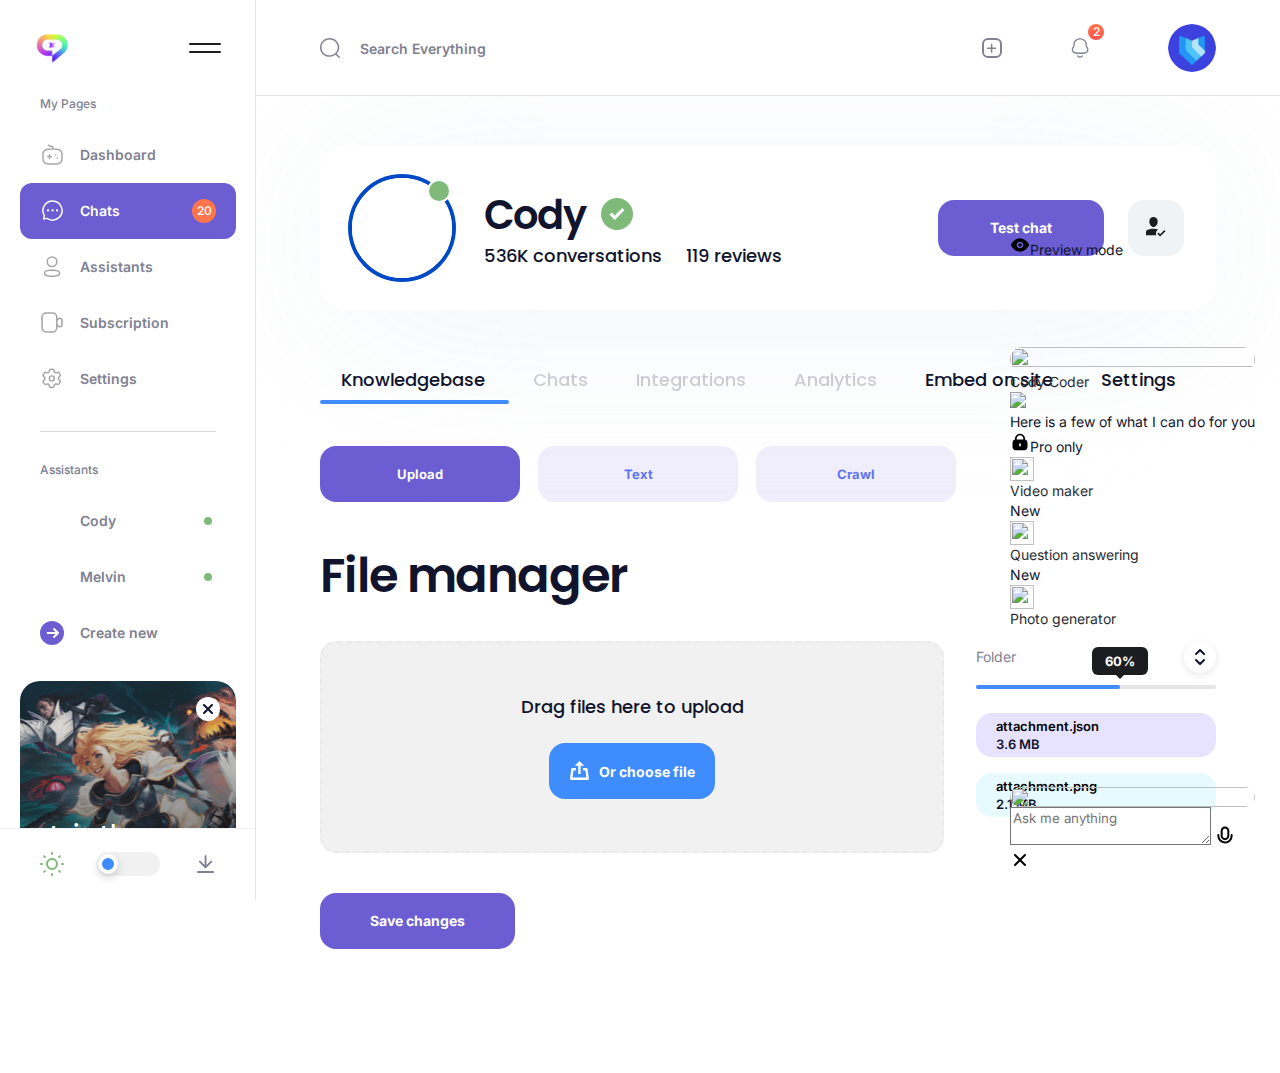
==== assistant-profile.html @ 611e29cb "initial commit" ====
<!DOCTYPE html>
<html lang="en">
  <head>
    <meta charset="utf-8">
    <title>Following</title>
    <meta http-equiv="X-UA-Compatible" content="IE=Edge">
    <meta name="viewport" content="width=device-width, initial-scale=1, maximum-scale=1.0, user-scalable=no">
    <meta name="format-detection" content="telephone=no">
    <link rel="apple-touch-icon" sizes="180x180" href="img/apple-touch-icon.png">
    <link rel="icon" type="image/png" sizes="32x32" href="img/favicon-32x32.png">
    <link rel="icon" type="image/png" sizes="16x16" href="img/favicon-16x16.png">
    <link rel="manifest" href="img/site.webmanifest">
    <link rel="mask-icon" href="img/safari-pinned-tab.svg" color="#5bbad5">
    <meta name="msapplication-TileColor" content="#da532c">
    <meta name="theme-color" content="#ffffff">
    <meta name="description" content="Unity Dashboard Kit - Gaming">
    <meta name="twitter:card" content="summary">
    <meta name="twitter:site" content="@ui8">
    <meta name="twitter:title" content="Unity Dashboard Kit - Gaming">
    <meta name="twitter:description" content="Ultimate Social Gaming Dashboard Kit">
    <meta name="twitter:creator" content="@ui8">
    <meta name="twitter:image" content="https://ui8-unity-gaming.herokuapp.com/img/twitter-card.jpg">
    <meta property="og:title" content="Unity">
    <meta property="og:type" content="Article">
    <meta property="og:url" content="https://ui8-unity-gaming.herokuapp.com/">
    <meta property="og:image" content="https://ui8-unity-gaming.herokuapp.com/img/fb-og-image.jpg">
    <meta property="og:description" content="Ultimate Social Gaming Dashboard Kit">
    <meta property="og:site_name" content="Unity Dashboard Kit - Gaming">
    <meta property="fb:admins" content="132951670226590">
    <link href="https://fonts.googleapis.com/css2?family=Inter:wght@400;500;600;700&amp;family=Poppins:ital,wght@0,500;1,500&amp;display=swap" rel="stylesheet">
    <link rel="stylesheet" media="all" href="css/app.css">
    <link rel="stylesheet" media="all" href="css/custom.css">
    <link rel="stylesheet" media="all" href="css/custom.css">
    <link rel="stylesheet" href="https://ui8-synapse-d5dce71271b7.herokuapp.com/_next/static/css/2cf0ff3e3d64bd67.css" data-precedence="next">
    <script>var viewportmeta = document.querySelector('meta[name="viewport"]');
if (viewportmeta) {
  if (screen.width < 375) {
    var newScale = screen.width / 375;
    viewportmeta.content = 'width=375, minimum-scale=' + newScale + ', maximum-scale=1.0, user-scalable=no, initial-scale=' + newScale + '';
  } else {
    viewportmeta.content = 'width=device-width, maximum-scale=1.0, initial-scale=1.0';
  }
}</script>
  </head>
  <body>
    <script>console.log(localStorage.getItem('darkMode'));
if (localStorage.getItem('darkMode') === "on") {
		document.body.classList.add("dark");
		document.addEventListener("DOMContentLoaded", function() {
		  document.querySelector('.js-switch-theme input').checked = true;
		});
}
</script>
    <div class="page">
      <div class="sidebar">
        <div class="sidebar__top"><a class="sidebar__logo" href="index.html"><img class="sidebar__pic sidebar__pic_black" src="img/chatly.png" alt="" /><img class="sidebar__pic sidebar__pic_white" src="img/chatly.png" alt="" /></a><button class="sidebar__burger"></button><button class="sidebar__close"><svg class="icon icon-close">
              <use xlink:href="img/sprite.svg#icon-close"></use>
            </svg></button></div>
        <div class="sidebar__wrapper">
          <div class="sidebar__inner">
            <div class="sidebar__group">
              <div class="sidebar__caption caption-sm"><span>My </span>Pages</div>
              <div class="sidebar__menu"><a class="sidebar__item" href="dashboard.html">
                  <div class="sidebar__icon"><svg class="icon icon-game-play">
                      <use xlink:href="img/sprite.svg#icon-game-play"></use>
                    </svg></div>
                  <div class="sidebar__text">Dashboard</div>
                </a><a class="sidebar__item active" href="chats.html">
                  <div class="sidebar__icon"><svg class="icon icon-chat">
                      <use xlink:href="img/sprite.svg#icon-chat"></use>
                    </svg></div>
                  <div class="sidebar__text">Chats</div>
                  <div class="sidebar__counter">20</div>
                </a>
                </a><a class="sidebar__item" href="assistants.html">
                  <div class="sidebar__icon"><svg class="icon icon-document">
                      <use xlink:href="img/sprite.svg#icon-profile"></use>
                    </svg></div>
                  <div class="sidebar__text">Assistants</div>
                  
                </a><a class="sidebar__item" href="your-videos.html">
                  <div class="sidebar__icon"><svg class="icon icon-camera">
                      <use xlink:href="img/sprite.svg#icon-camera"></use>
                    </svg></div>
                  <div class="sidebar__text">Subscription</div>
          
                </a><a class="sidebar__item" href="playlist.html">
                  <div class="sidebar__icon"><svg class="icon icon-settings">
                      <use xlink:href="img/sprite.svg#icon-settings"></use>
                    </svg></div>
                  <div class="sidebar__text">Settings</div>
                </a></div>
            </div>
            <div class="sidebar__group">
              <div class="sidebar__caption caption-sm">Assistants</div>
              <div class="sidebar__list"><a class="sidebar__item online" href="assistant-profile.html">
                  <div class="sidebar__ava"><img class="sidebar__pic" src="https://ui8-astroclash.herokuapp.com/_next/image?url=%2Fimages%2Fcontent%2Favatars%2Flarge%2Favatar-2.jpg&w=256&q=100" alt="" /></div>
                  <div class="sidebar__text">Cody</div>
                </a><a class="sidebar__item online" href="assistant-profile.html">
                  <div class="sidebar__ava"><img class="sidebar__pic" src="https://ui8-astroclash.herokuapp.com/_next/image?url=%2Fimages%2Fcontent%2Favatars%2Flarge%2Favatar-1.jpg&w=256&q=100" alt="" /></div>
                  <div class="sidebar__text">Melvin</div>
                </a></div><a class="sidebar__more" href="#">
                <div class="sidebar__arrow__right"><svg class="icon icon-arrow-right">
                    <use xlink:href="img/sprite.svg#icon-arrow-right"></use>
                  </svg></div>
                <div class="sidebar__text">Create new</div>
              </a>
            </div>
            
          </div>
          <div class="sidebar__banner">
            <div class="sidebar__bg" style="background-image: url('img/sidebar-banner.png');"></div><button class="sidebar__remove"><svg class="icon icon-remove">
                <use xlink:href="img/sprite.svg#icon-remove"></use>
              </svg></button>
            <div class="sidebar__details">
              <div class="sidebar__title h5">Join the Unity&nbsp;Gaming</div>
              <div class="sidebar__info caption-sm">Discover the best livestreams anywhere.</div><button class="sidebar__btn btn btn_purple btn_wide">Join Now</button>
            </div>
          </div>
        </div>
        <div class="sidebar__bottom"><label class="switch switch_theme js-switch-theme"><input class="switch__input" type="checkbox" /><span class="switch__in"><span class="switch__box"></span><span class="switch__icon"><svg class="icon icon-moon">
                  <use xlink:href="img/sprite.svg#icon-moon"></use>
                </svg><svg class="icon icon-sun">
                  <use xlink:href="img/sprite.svg#icon-sun"></use>
                </svg></span></span></label><a class="sidebar__download" href="#"><svg class="icon icon-download">
              <use xlink:href="img/sprite.svg#icon-download"></use>
            </svg></a></div>
      </div>
      <div class="page__wrapper">
        <div class="header"><button class="header__burger"></button>
          <div class="header__item header__item_browse js-header-item">
            <div class="header__head js-header-head"><svg class="icon icon-location">
                <use xlink:href="img/sprite.svg#icon-location"></use>
              </svg>Browse<svg class="icon icon-arrow-down">
                <use xlink:href="img/sprite.svg#icon-arrow-down"></use>
              </svg></div>
            <div class="header__body"><a class="header__line" href="browse.html">
                <div class="header__icon"><svg class="icon icon-star">
                    <use xlink:href="img/sprite.svg#icon-star"></use>
                  </svg></div>
                <div class="header__text">Popular Categories</div>
              </a><a class="header__line" href="browse.html">
                <div class="header__icon"><svg class="icon icon-star">
                    <use xlink:href="img/sprite.svg#icon-star"></use>
                  </svg></div>
                <div class="header__text">Hot Streamers</div>
              </a><a class="header__line" href="browse.html">
                <div class="header__icon"><svg class="icon icon-star">
                    <use xlink:href="img/sprite.svg#icon-star"></use>
                  </svg></div>
                <div class="header__text">Trending Videos</div>
              </a><a class="header__line" href="sign-in.html">
                <div class="header__icon"><svg class="icon icon-star">
                    <use xlink:href="img/sprite.svg#icon-star"></use>
                  </svg></div>
                <div class="header__text">Sign In</div>
              </a><a class="header__line" href="sign-up.html">
                <div class="header__icon"><svg class="icon icon-star">
                    <use xlink:href="img/sprite.svg#icon-star"></use>
                  </svg></div>
                <div class="header__text">Sign Up</div>
              </a><a class="header__line js-popup-open" href="#popup-stories">
                <div class="header__icon"><svg class="icon icon-star">
                    <use xlink:href="img/sprite.svg#icon-star"></use>
                  </svg></div>
                <div class="header__text">Stories</div>
              </a></div>
          </div>
          <form class="header__search"><input class="header__input" type="text" placeholder="Search Everything" /><button class="header__btn-search"><svg class="icon icon-search">
                <use xlink:href="img/sprite.svg#icon-search"></use>
              </svg></button></form>
          <div class="header__control">
            <div class="header__item header__item_add js-header-item"><button class="header__head js-header-head"><svg class="icon icon-plus-sm">
                  <use xlink:href="img/sprite.svg#icon-plus-sm"></use>
                </svg></button>
              <div class="header__body js-header-body"><a class="header__line" href="upload-videos.html">
                  <div class="header__icon"><svg class="icon icon-camera">
                      <use xlink:href="img/sprite.svg#icon-camera"></use>
                    </svg></div>
                  <div class="header__text">New Video</div>
                  <div class="header__icon"><svg class="icon icon-add">
                      <use xlink:href="img/sprite.svg#icon-add"></use>
                    </svg></div>
                </a><a class="header__line" href="#">
                  <div class="header__icon"><svg class="icon icon-star">
                      <use xlink:href="img/sprite.svg#icon-star"></use>
                    </svg></div>
                  <div class="header__text">Go live</div>
                  <div class="header__icon"><svg class="icon icon-live">
                      <use xlink:href="img/sprite.svg#icon-live"></use>
                    </svg></div>
                </a></div>
            </div><a class="header__item header__item_search" href="#"><svg class="icon icon-search">
                <use xlink:href="img/sprite.svg#icon-search"></use>
              </svg></a>
            <div class="header__item header__item_notifications js-header-item"><button class="header__head js-header-head"><svg class="icon icon-bell">
                  <use xlink:href="img/sprite.svg#icon-bell"></use>
                </svg>
                <div class="header__counter">2</div>
              </button>
              <div class="header__body js-header-body">
                <div class="notifications">
                  <div class="notifications__info h6">Recent Notification</div>
                  <div class="notifications__list"><a class="notifications__item" href="#">
                      <div class="notifications__ava"><img class="notifications__pic" src="img/ava-1.png" alt="" />
                        <div class="notifications__status bg-blue"><img class="notifications__pic" src="img/chat.svg" alt="" /></div>
                      </div>
                      <div class="notifications__details">
                        <div class="notifications__line">
                          <div class="notifications__user">Sarah Saunders</div>
                          <div class="notifications__time">8h</div>
                        </div>
                        <div class="notifications__text">Commented on <span class="notifications__project">The Results Are Beautif</span></div>
                      </div>
                    </a><a class="notifications__item" href="#">
                      <div class="notifications__ava"><img class="notifications__pic" src="img/ava-2.png" alt="" />
                        <div class="notifications__status bg-blue"><img class="notifications__pic" src="img/chat.svg" alt="" /></div>
                      </div>
                      <div class="notifications__details">
                        <div class="notifications__line">
                          <div class="notifications__user">Glenn Greer</div>
                          <div class="notifications__time">12h</div>
                        </div>
                        <div class="notifications__text">Commented on <span class="notifications__project">Your Latest Video</span></div>
                      </div>
                    </a><a class="notifications__item" href="#">
                      <div class="notifications__ava"><img class="notifications__pic" src="img/ava-3.png" alt="" />
                        <div class="notifications__status bg-blue"><img class="notifications__pic" src="img/chat.svg" alt="" /></div>
                      </div>
                      <div class="notifications__details">
                        <div class="notifications__line">
                          <div class="notifications__user">Sarah Saunders</div>
                          <div class="notifications__time">13h</div>
                        </div>
                        <div class="notifications__text">Commented on <span class="notifications__project">Your Latest Video</span></div>
                      </div>
                    </a><a class="notifications__item" href="#">
                      <div class="notifications__ava"><img class="notifications__pic" src="img/ava-4.png" alt="" />
                        <div class="notifications__status bg-green"><img class="notifications__pic" src="img/chat.svg" alt="" /></div>
                      </div>
                      <div class="notifications__details">
                        <div class="notifications__line">
                          <div class="notifications__user">Sarah Saunders</div>
                          <div class="notifications__time">19h</div>
                        </div>
                        <div class="notifications__text">Commented on <span class="notifications__project">Your Latest Video</span></div>
                      </div>
                    </a><a class="notifications__item" href="#">
                      <div class="notifications__ava"><img class="notifications__pic" src="img/ava-2.png" alt="" />
                        <div class="notifications__status bg-purple"><img class="notifications__pic" src="img/message.svg" alt="" /></div>
                      </div>
                      <div class="notifications__details">
                        <div class="notifications__line">
                          <div class="notifications__user">Sarah Saunders</div>
                          <div class="notifications__time">21h</div>
                        </div>
                        <div class="notifications__text">Sent you a message 📪 </div>
                      </div>
                    </a><a class="notifications__item" href="#">
                      <div class="notifications__ava"><img class="notifications__pic" src="img/ava-5.png" alt="" />
                        <div class="notifications__status bg-orange"><img class="notifications__pic" src="img/heart.svg" alt="" /></div>
                      </div>
                      <div class="notifications__details">
                        <div class="notifications__line">
                          <div class="notifications__user">Glenn Greer</div>
                          <div class="notifications__time">24h</div>
                        </div>
                        <div class="notifications__text">Liked <span class="notifications__project">Your Latest Video</span></div>
                      </div>
                    </a></div>
                </div>
              </div>
            </div>
          </div>
          <div class="header__item header__item_profile"><a class="header__head" href="#"><img class="header__pic" src="img/avatar.png" alt="" /></a>
            <div class="header__body"><a class="header__link" href="#">
                <div class="header__img"><svg class="icon icon-profile">
                    <use xlink:href="img/sprite.svg#icon-profile"></use>
                  </svg></div>Profile
              </a><a class="header__link" href="playlist.html">
                <div class="header__img"><svg class="icon icon-document">
                    <use xlink:href="img/sprite.svg#icon-document"></use>
                  </svg></div>My Playlist
              </a><a class="header__link" href="assistant-profile.html">
                <div class="header__img"><svg class="icon icon-joystick">
                    <use xlink:href="img/sprite.svg#icon-joystick"></use>
                  </svg></div>My Channel
              </a><a class="header__link js-popup-open" href="#popup-settings" data-effect="mfp-zoom-in">
                <div class="header__img"><svg class="icon icon-settings">
                    <use xlink:href="img/sprite.svg#icon-settings"></use>
                  </svg></div>Settings
              </a><a class="header__link" href="#">
                <div class="header__img"><svg class="icon icon-logout">
                    <use xlink:href="img/sprite.svg#icon-logout"></use>
                  </svg></div>Log Out
              </a></div>
          </div>
        </div>
          
        <div class="page__center page__center_pt0">
          <div class="author author_big">
            <div class="author__container">
              <div class="author__details">
                <div class="ava ava_online"><img class="ava__pic" src="https://ui8-astroclash.herokuapp.com/_next/image?url=%2Fimages%2Fcontent%2Favatars%2Flarge%2Favatar-2.jpg&w=256&q=100" alt=""></div>
                <div class="author__wrap">
                  <div class="author__man h2 confirm">Cody</div>
                  <div class="author__parameters">
                    <div class="author__parameter h6">536K conversations</div>
                    <div class="author__parameter h6">119 reviews</div>
                  </div>
                </div>
              </div>
              <div class="author__btns"><button class="author__btn btn btn_purple" id="myButton">Test chat</button><button class="author__btn btn btn_asphalt btn_square"><svg class="icon icon-profile-check">
                    <use xlink:href="img/sprite.svg#icon-profile-check"></use>
                  </svg></button></div>
            </div>
          </div>
          
          <div class="catalog catalog_channel">
              <div class="catalog__nav"><a class="catalog__link active" href="#">Knowledgebase</a><a class="catalog__link" href="#" style="opacity:0.2" >Chats</a><a class="catalog__link" style="opacity:0.2" href="#">Integrations </a><a class="catalog__link" href="#" style="opacity:0.2" >Analytics</a><a class="catalog__link" href="#">Embed on site</a><a class="catalog__link" href="#">Settings </a></div>
              <div class="catalog">
    <div class="catalog__tags">
      <a class="catalog__tag" href="#" onclick="showSection('files')">Upload</a>
      <a class="catalog__tag" href="#" onclick="showSection('text')">Text</a>
      <a class="catalog__tag" href="#" onclick="showSection('crawler')">Crawl</a>
    </div>
    <div id="files-section" class="files-section">
                <div class="page__title h2 __web-inspector-hide-shortcut__">File manager</div>
                
                <div class="upload__row">
                  <div class="upload__col">
                    <div class="upload__wrap"><input class="upload__input" type="file">
                      <div class="upload__info h6">Drag files here to upload</div><button class="upload__btn btn btn_blue"><svg class="icon icon-upload">
                          <use xlink:href="img/sprite.svg#icon-upload"></use>
                        </svg><span class="btn__text">Or choose file</span></button>
                    </div>
                  </div>
                  <div class="upload__col">
                    <div class="upload__head">
                      
                      <div class="upload__text mr-auto color-gray">Folder</div><a class="upload__link" href="#"><svg class="icon icon-arrows">
                          <use xlink:href="img/sprite.svg#icon-arrows"></use>
                        </svg></a>
                    </div>
                    
                    <div class="upload__line">
                      <div class="upload__progress" style="width: 60%;">
                        <div class="upload__tooltip">60%</div>
                      </div>
                    </div>
                    
                    <div class="files">
                      <div class="files__list"><a class="files__item purple" href="#">
                          <div class="files__details">
                            <div class="files__title caption">attachment.json </div>
                            <div class="files__size caption">3.6 MB</div>
                          </div>
                        </a><a class="files__item blue" href="#">
                          <div class="files__details">
                            <div class="files__title caption">attachment.png </div>
                            <div class="files__size caption">2.1 MB</div>
                          </div>
                        </a></div>
                    </div>
                  </div>
                </div>
                <button class="editor__btn btn btn_purple">Save changes</button>

             </div>
             <div id="text-section" class="text-section" style="display: none;">
                <div class="page__title h2 __web-inspector-hide-shortcut__">Text editor</div>
                <div class="editor__wrap">
                  <div class="editor__head">
                    <div class="editor__control"><button class="editor__action"><svg class="icon icon-editor-smile">
                          <use xlink:href="img/sprite.svg#icon-editor-smile"></use>
                        </svg></button><button class="editor__action active"><svg class="icon icon-editor-bold">
                          <use xlink:href="img/sprite.svg#icon-editor-bold"></use>
                        </svg></button><button class="editor__action"><svg class="icon icon-editor-italic">
                          <use xlink:href="img/sprite.svg#icon-editor-italic"></use>
                        </svg></button><button class="editor__action"><svg class="icon icon-editor-pic">
                          <use xlink:href="img/sprite.svg#icon-editor-pic"></use>
                        </svg></button></div><button class="editor__add"></button>
                  </div>
                  <div class="editor__body">
                    <div class="editor__field"><textarea class="editor__textarea" placeholder="text ..."></textarea></div>
                  </div>
                </div>
                <button class="editor__btn btn btn_purple">Save changes</button>
              </div>

              <div id="crawler-section" class="crawler-section" style="display: none;">
                <div class="page__title h2 __web-inspector-hide-shortcut__">Site crawler</div>
                <div class="popup__row">
            <div class="popup__field field">
              <div class="field__label">Enter domain</div>
              <div class="field__wrap"><input class="field__input" type="text"></div>
            </div>
            <div class="popup__field field">
              <div class="field__label">Enter domain</div>
              <div class="field__wrap"><input class="field__input" type="text"></div>
            </div>
          </div>
                <button class="editor__btn btn btn_purple">Save changes</button>
              </div>
          </div>
          
          
          
          </div>
            
          </div>

<script>
// JavaScript to switch sections
function showSection(section) {
  // Hide all sections
  document.getElementById('files-section').style.display = 'none';
  document.getElementById('text-section').style.display = 'none';
  document.getElementById('crawler-section').style.display = 'none';

  // Show the selected section
  document.getElementById(section + '-section').style.display = 'block';
}
</script>
        </div>
       
        </div>
      </div>
    </div>
    


    <div class="fixed inset-0 z-50 flex p-6 overflow-auto scroll-smooth md:px-4" id="myPopup" role="dialog" aria-modal="true" data-headlessui-state="open" style="display: flex;">
  <div class="fixed inset-0 bg-n-7/90 dark:bg-n-7/95 opacity-100" aria-hidden="true"></div>
  <div class="relative z-10 max-w-[48rem] w-full bg-n-1 rounded-[1.25rem] shadow-modal md:rounded-xl dark:bg-n-6 overflow-hidden opacity-100 scale-100 right-align-popup" id="headlessui-dialog-panel-:r1e:" data-headlessui-state="open">
       <div class="h-64 p-4 bg-primary-3 md:h-44">
      <div class="inline-flex items-center px-2 py-0.5 rounded-lg bg-n-6 text-small font-semibold text-n-1">
        <svg class="inline-flex w-3 h-3 mr-2 fill-n-1" width="20" height="20" viewBox="0 0 20 20">
          <path d="M10.003 3.333c2.385 0 4.329 1.054 5.769 2.256s2.425 2.589 2.919 3.371h0l.02.032c.098.154.225.355.29.635a1.8 1.8 0 0 1 0 .745c-.064.281-.192.481-.29.635h0l-.02.032c-.494.782-1.48 2.171-2.919 3.371s-3.385 2.256-5.769 2.256-4.329-1.054-5.769-2.256-2.425-2.589-2.919-3.371h0l-.02-.032c-.098-.154-.225-.355-.29-.635a1.8 1.8 0 0 1 0-.745c.064-.281.192-.481.29-.635h0l.02-.032c.494-.782 1.48-2.171 2.919-3.371s3.385-2.256 5.769-2.256zm0 3.333C8.163 6.667 6.67 8.159 6.67 10s1.492 3.333 3.333 3.333 3.333-1.492 3.333-3.333-1.492-3.333-3.333-3.333zm0 1.667c.92 0 1.667.746 1.667 1.667s-.746 1.667-1.667 1.667S8.337 10.92 8.337 10s.746-1.667 1.667-1.667z"></path>
        </svg>Preview mode
      </div>
    </div>
    <div class="relative -mt-10 mb-16 px-10 md:px-5 md:mb-10">
      <div class="flex justify-center items-center shrink-0 w-20 h-20 mb-6 bg-n-7 rounded-[1.25rem]">
        <img alt="" loading="lazy" width="100%" height="100%" decoding="async" data-nimg="1" class="inline-block align-top opacity-0 transition-opacity opacity-100 w-5" src="https://ui8-astroclash.herokuapp.com/_next/image?url=%2Fimages%2Fcontent%2Favatars%2Flarge%2Favatar-2.jpg&w=256&q=100" style="color: transparent;">
      </div>
      <div class="mb-6 text-h4">Cody Coder</div>
      <div class="h-0.25 mb-8 -mx-10 bg-n-3 md:-mx-5 md:mb-5 dark:bg-n-5"></div>
      <div class="flex">
        <div class="relative shrink-0 w-8 h-8 p-1.5 bg-n-7 rounded-full">
          <img alt="Avatar" loading="lazy" width="20" height="20" decoding="async" data-nimg="1" class="inline-block align-top opacity-0 transition-opacity opacity-100 w-full" src="https://ui8-synapse-d5dce71271b7.herokuapp.com/images/logo-1.svg" style="color: transparent;">
        </div>
        <div class="w-[calc(100%-2rem)] pl-6">
          <div class="mb-6 text-n-6 font-semibold dark:text-n-1">Here is a few of what I can do for you</div>
          <div class="flex overflow-auto scroll-smooth scrollbar-none -mr-10 after:shrink-0 after:w-10 md:-mr-5 md:after:w-5">
            <div class="relative shrink-0 w-60 mr-6 p-6 rounded-2xl gradient-3 md:mr-3">
              <div class="absolute top-2 right-2 flex items-center h-5 px-3 rounded-lg bg-n-6 text-small font-semibold text-n-1">
                <svg class="inline-flex w-3 h-3 mr-2 fill-n-1" width="20" height="20" viewBox="0 0 20 20">
                  <path d="M10 1.663a5 5 0 0 1 5 5v.959c.236.052.462.127.68.238.627.32 1.137.83 1.457 1.457.206.404.288.835.326 1.303.037.451.037 1.005.037 1.675v1.236l-.037 1.675c-.038.468-.12.899-.326 1.303-.32.627-.83 1.137-1.457 1.457-.405.206-.835.288-1.304.326-.387.032-.849.036-1.395.037H7.299c-.671 0-1.224 0-1.675-.037-.468-.038-.899-.12-1.303-.326-.627-.32-1.137-.829-1.457-1.457-.206-.405-.288-.835-.326-1.303l-.036-1.129v-2.329l.036-1.129c.038-.468.12-.899.326-1.303.32-.627.83-1.137 1.457-1.457.218-.111.444-.186.68-.238v-.959a5 5 0 0 1 5-5zm0 9.583c-.46 0-.833.373-.833.833v1.667c0 .46.373.833.833.833s.833-.373.833-.833V12.08c0-.46-.373-.833-.833-.833zm0-7.917c-1.841 0-3.333 1.492-3.333 3.333h0v.835h6.667v-.835c0-1.841-1.492-3.333-3.333-3.333z"></path>
                </svg>Pro only
              </div>
              <div class="flex justify-center items-center w-10 h-10 mb-6 rounded-xl bg-n-1 shadow-2">
                <img alt="" loading="lazy" width="24" height="24" decoding="async" data-nimg="1" class="inline-block align-top opacity-0 transition-opacity opacity-100 w-6" src="https://ui8-synapse-d5dce71271b7.herokuapp.com/images/video-recorder.svg" style="color: transparent;">
              </div>
              <div class="mb-1 text-base-1 font-semibold dark:text-n-7">Video maker</div>
            </div>
            <div class="relative shrink-0 w-60 mr-6 p-6 rounded-2xl gradient-2 md:mr-3">
              <div class="absolute top-2 right-2 flex items-center h-5 px-3 rounded-lg bg-n-6 text-small font-semibold text-n-1">New</div>
              <div class="flex justify-center items-center w-10 h-10 mb-6 rounded-xl bg-n-1 shadow-2">
                <img alt="" loading="lazy" width="24" height="24" decoding="async" data-nimg="1" class="inline-block align-top opacity-0 transition-opacity opacity-100 w-6" src="https://ui8-synapse-d5dce71271b7.herokuapp.com/images/message-question-circle.svg" style="color: transparent;">
              </div>
              <div class="mb-1 text-base-1 font-semibold dark:text-n-7">Question answering</div>
            </div>
            <div class="relative shrink-0 w-60 p-6 rounded-2xl gradient-1">
              <div class="absolute top-2 right-2 flex items-center h-5 px-3 rounded-lg bg-n-6 text-small font-semibold text-n-1">New</div>
              <div class="flex justify-center items-center w-10 h-10 mb-6 rounded-xl bg-n-1 shadow-2">
                <img alt="" loading="lazy" width="24" height="24" decoding="async" data-nimg="1" class="inline-block align-top opacity-0 transition-opacity opacity-100 w-6" src="https://ui8-synapse-d5dce71271b7.herokuapp.com/images/image.svg" style="color: transparent;">
              </div>
              <div class="mb-1 text-base-1 font-semibold dark:text-n-7">Photo generator</div>
            </div>
          </div>
        </div>
      </div>
    </div>
    <div class="relative shrink-0 z-5 max-w-[66.5rem] w-full mx-auto px-10 pb-8 before:absolute before:left-0 before:right-0 before:bottom-full before:h-8 before:bg-gradient-to-b before:to-n-1 before:from-n-1/0 before:pointer-events-none md:px-5 md:pb-5 md:before:h-6 dark:before:to-n-6 dark:before:from-n-6/0">
      <div class="relative z-2 rounded-xl bg-gradient-to-r from-[#72BBFF] to-[#C390FF] before:absolute before:inset-0.25 before:bg-n-1 before:rounded-[0.6875rem] dark:before:bg-n-6">
        <div class="relative flex items-center min-h-[4rem] pl-16 text-0 md:pl-15 pr-14">
          <div class="absolute left-4 bottom-4 flex justify-center items-center w-8 h-8 bg-n-7 rounded-[0.625rem]" data-tooltip-id="my-tooltip" data-tooltip-content="Chat GPT-4">
            <img alt="" loading="lazy" width="20" height="20" decoding="async" data-nimg="1" class="inline-block align-top opacity-0 transition-opacity opacity-100 w-5 opacity-100" src="https://ui8-synapse-d5dce71271b7.herokuapp.com/images/logo-1.svg" style="color: transparent;">
          </div>
          <textarea class="w-full h-12 py-3 bg-transparent text-body-2 text-n-7 outline-none resize-none placeholder:text-n-4 dark:text-n-1 dark:placeholder:text-n-4" placeholder="Ask me anything"></textarea>
          <button class="group absolute right-4 bottom-3 w-10 h-10 outline-none md:right-2">
            <svg class="inline-flex w-6 h-6 fill-n-7 transition-colors group-hover:fill-primary-4 dark:fill-n-2" width="20" height="20" viewBox="0 0 20 20">
              <path d="M16.667 9a1 1 0 0 1 .993.883l.007.117v.833A7.67 7.67 0 0 1 10 18.5a7.67 7.67 0 0 1-7.663-7.423l-.004-.243V10a1 1 0 0 1 1.993-.117l.007.117v.833A5.67 5.67 0 0 0 10 16.5a5.67 5.67 0 0 0 5.663-5.449l.004-.217V10a1 1 0 0 1 1-1zM10 1.5c2.393 0 4.333 1.94 4.333 4.333h0v5c0 2.393-1.94 4.333-4.333 4.333s-4.333-1.94-4.333-4.333h0v-5C5.667 3.44 7.607 1.5 10 1.5zm0 2c-1.289 0-2.333 1.045-2.333 2.333h0v5c0 1.289 1.045 2.333 2.333 2.333s2.333-1.045 2.333-2.333h0v-5C12.333 4.545 11.289 3.5 10 3.5z"></path>
            </svg>
          </button>
        </div>
      </div>
    </div>
    <button class="absolute w-10 h-10 text-0 rounded-full fill-n-7 hover:!fill-color-5 dark:fill-n-3 top-4 right-4 bg-n-1 dark:bg-n-7">
      <svg class="inline-flex w-5 h-5 fill-inherit transition-colors" width="20" height="20" viewBox="0 0 20 20">
        <path d="M5.613 4.21l.094.083L10 8.585l4.293-4.292a1 1 0 0 1 1.497 1.32l-.083.094L11.415 10l4.292 4.293a1 1 0 0 1-1.32 1.497l-.094-.083L10 11.415l-4.293 4.292a1 1 0 0 1-1.497-1.32l.083-.094L8.585 10 4.293 5.707a1 1 0 0 1 1.32-1.497z"></path>
      </svg>
    </button>
  </div>
</div>

    <div class="popup popup_settings mfp-hide" id="popup-settings">
      <form class="popup__form">
        <div class="popup__title h6">Account Settings</div>
        <div class="popup__tags"><a class="popup__tag active" href="#">Profile</a><a class="popup__tag" href="#">Password</a><a class="popup__tag" href="#">Email</a><a class="popup__tag" href="#">Notification</a><a class="popup__tag" href="#">Settings</a></div>
        <div class="popup__field field mobile-show">
          <div class="field__wrap"><select class="field__select">
              <option>Your Profile</option>
              <option>Password</option>
              <option>Channels</option>
              <option>Apps</option>
              <option>Data Export</option>
            </select></div>
        </div>
        <div class="popup__user">
          <div class="popup__title h6 mobile-show">Your Profile</div>
          <div class="popup__category caption-sm">Your Avatar</div>
          <div class="popup__line">
            <div class="popup__ava"><img class="popup__pic" src="img/avatar.png" alt=""></div>
            <div class="popup__details">
              <div class="popup__btns">
                <div class="popup__loading"><input class="popup__file" type="file"><button class="popup__btn btn btn_purple">Upload New</button></div><button class="popup__btn btn btn_gray">Delete Avatar</button>
              </div>
              <div class="popup__text">Avatar help your teammates recognize you in Unity.</div>
            </div>
          </div>
        </div>
        <div class="popup__fieldset">
          <div class="popup__row">
            <div class="popup__field field">
              <div class="field__label">Your Full Name</div>
              <div class="field__wrap"><input class="field__input" type="text"></div>
            </div>
            <div class="popup__field field">
              <div class="field__label">Display Name</div>
              <div class="field__wrap"><input class="field__input" type="text"></div>
            </div>
          </div>
          <div class="popup__row">
            <div class="popup__field field">
              <div class="field__label">Role</div>
              <div class="field__wrap"><input class="field__input" type="text"></div>
            </div>
            <div class="popup__field field">
              <div class="field__label">Location</div>
              <div class="field__wrap"><input class="field__input" type="text"></div>
            </div>
          </div>
          <div class="popup__row">
            <div class="popup__field field">
              <div class="field__label">Role</div>
              <div class="field__wrap"><input class="field__input" type="text"></div>
            </div>
            <div class="popup__field field">
              <div class="field__label">Team</div>
              <div class="field__wrap"><input class="field__input" type="text"></div>
            </div>
          </div>
          <div class="popup__field field">
            <div class="field__label">Bio</div>
            <div class="field__wrap"><textarea class="field__textarea"></textarea></div>
          </div>
        </div><button class="popup__btn btn btn_purple" type="submit">Update Profile</button>
      </form>
    </div>


    <script src="js/lib/jquery.min.js"></script>
    <script src="js/lib/svg4everybody.min.js"></script>
    <script src="js/lib/slick.min.js"></script>
    <script src="js/lib/apexcharts.min.js"></script>
    <script src="js/lib/jquery.magnific-popup.min.js"></script>
    <script src="js/lib/jquery.nice-select.min.js"></script>
    <script src="js/app.js"></script>
    <script src="js/charts.js"></script>
    <script>
      document.addEventListener('DOMContentLoaded', function() {

  // When the window has finished loading, set up the event listeners
  window.onload = function() {
    // Get the button that opens the popup
    var btn = document.getElementById("myButton");

    // Get the <div> element that is the popup
    var popup = document.getElementById("myPopup");

    // When the user clicks on the button, open the popup
    btn.onclick = function() {
      popup.style.display = "flex"; // Change display to "flex" to show the popup
    }

    // When the user clicks anywhere outside of the popup, close it
    window.onclick = function(event) {
      if (event.target.className.includes('bg-n-7')) { // Assuming 'bg-n-7' is part of the overlay's class
        popup.style.display = "none";
      }
    }
  }
});

</script>
  </body>
</html>
---- css/app.css ----
@charset "UTF-8";
html, body, div, span, applet, object, iframe, h1, h2, h3, h4, h5,
h6, p, blockquote, pre, a, abbr, acronym, address, big,
cite, code, del, dfn, em, img, ins, kbd, q, s, samp, small,
strike, strong, sub, sup, tt, var, b, u, i, center, dl, dt,
dd, ol, ul, li, fieldset, form, label, legend, table, caption,
tbody, tfoot, thead, tr, th, td, article, aside, canvas, details,
embed, figure, figcaption, footer, header, hgroup, menu, nav,
output, ruby, section, summary, time, mark, audio, video {
  margin: 0;
  padding: 0;
  border: 0;
  vertical-align: baseline;
}

html {
  -ms-text-size-adjust: 100%;
  -webkit-text-size-adjust: 100%;
}

img, fieldset, a img {
  border: none;
}

input[type="text"],
input[type="email"],
input[type="tel"],
textarea {
  -webkit-appearance: none;
}

input[type="submit"],
button {
  cursor: pointer;
  background: none;
}

input[type="submit"]::-moz-focus-inner,
button::-moz-focus-inner {
  padding: 0;
  border: 0;
}

textarea {
  overflow: auto;
}

input {
  -webkit-appearance: none;
  -moz-appearance: none;
  appearance: none;
}

input, button {
  margin: 0;
  padding: 0;
  border: 0;
}

div, input, textarea, select, button,
h1, h2, h3, h4, h5, h6, a, span, a:focus {
  outline: none;
}

select:-moz-focusring {
  color: transparent;
  text-shadow: 0 0 0 #000;
}

ul, ol {
  list-style-type: none;
}

table {
  border-spacing: 0;
  border-collapse: collapse;
  width: 100%;
}

html {
  -webkit-box-sizing: border-box;
  box-sizing: border-box;
}

*, *:before, *:after {
  -webkit-box-sizing: inherit;
  box-sizing: inherit;
}

a {
  text-decoration: none;
}

a,
button {
  -webkit-tap-highlight-color: rgba(0, 0, 0, 0);
}

.icon-add-square {
  width: 1em;
  height: 1em;
  fill: #11142d;
}

.icon-add {
  width: 1em;
  height: 1em;
  fill: #808191;
}

.icon-arrow-down-fat {
  width: 1.33em;
  height: 1em;
  fill: #FFF;
}

.icon-arrow-down {
  width: 1.67em;
  height: 1em;
  fill: #11142D;
}

.icon-arrow-left {
  width: 1.3em;
  height: 1em;
  fill: #11142d;
}

.icon-arrow-next {
  width: 0.6em;
  height: 1em;
  fill: #FFF;
}

.icon-arrow-prev {
  width: 0.6em;
  height: 1em;
  fill: #FFF;
}

.icon-arrow-right {
  width: 1.3em;
  height: 1em;
  fill: #11142D;
}

.icon-arrow-up-right {
  width: 0.91em;
  height: 1em;
  fill: #11142d;
}

.icon-arrows {
  width: 0.63em;
  height: 1em;
  fill: #11142d;
}

.icon-bell {
  width: 0.91em;
  height: 1em;
  fill: #11142d;
}

.icon-bookmarks {
  width: 0.88em;
  height: 1em;
  fill: #fff;
}

.icon-box {
  width: 1.13em;
  height: 1em;
  fill: #808191;
}

.icon-camera {
  width: 1.05em;
  height: 1em;
  fill: #11142d;
}

.icon-chart {
  width: 1em;
  height: 1em;
  fill: #1b1d21;
}

.icon-chat {
  width: 1em;
  height: 1em;
  fill: #1b1d21;
}

.icon-close {
  width: 1em;
  height: 1em;
  fill: #1B1D21;
}

.icon-comment {
  width: 1em;
  height: 1em;
  fill: #1B1D21;
}

.icon-document {
  width: 0.95em;
  height: 1em;
  fill: #11142d;
}

.icon-dots-border {
  width: 4em;
  height: 1em;
  fill: #11142D;
}

.icon-download {
  width: 0.95em;
  height: 1em;
  fill: #7fba7a;
}

.icon-dropbox {
  width: 1em;
  height: 1em;
  fill: #5f75ee;
}

.icon-editor-bold {
  width: 0.83em;
  height: 1em;
  fill: #fff;
}

.icon-editor-italic {
  width: 0.5em;
  height: 1em;
  fill: #808191;
}

.icon-editor-pic {
  width: 1.08em;
  height: 1em;
  fill: #808191;
}

.icon-editor-smile {
  width: 1em;
  height: 1em;
  fill: #808191;
}

.icon-email {
  width: 1.11em;
  height: 1em;
  fill: #11142d;
}

.icon-eye {
  width: 1.38em;
  height: 1em;
  fill: #808191;
}

.icon-full-screen {
  width: 1em;
  height: 1em;
  fill: #fff;
}

.icon-game-play {
  width: 1em;
  height: 1em;
  fill: #fff;
}

.icon-heart {
  width: 1.13em;
  height: 1em;
  fill: #fff;
}

.icon-joystick {
  width: 1.5em;
  height: 1em;
  fill: #808191;
}

.icon-like {
  width: 1em;
  height: 1em;
  fill: #11142D;
}

.icon-link {
  width: 2em;
  height: 1em;
  fill: #808191;
}

.icon-live {
  width: 1.45em;
  height: 1em;
  fill: #FFF;
}

.icon-location {
  width: 1em;
  height: 1em;
  fill: #11142d;
}

.icon-logout {
  width: 1.33em;
  height: 1em;
  fill: #808191;
}

.icon-menu-fill {
  width: 3.25em;
  height: 1em;
  fill: #808191;
}

.icon-menu-vertical {
  width: 0.25em;
  height: 1em;
  fill: #808191;
}

.icon-menu {
  width: 4em;
  height: 1em;
  fill: #fff;
}

.icon-moon {
  width: 1em;
  height: 1em;
  fill: #3f8cff;
}

.icon-pause {
  width: 1em;
  height: 1em;
  fill: #fff;
}

.icon-play-square {
  width: 1em;
  height: 1em;
  fill: #fff;
}

.icon-play-window {
  width: 1.23em;
  height: 1em;
  fill: #fff;
}

.icon-play {
  width: 0.75em;
  height: 1em;
  fill: #fff;
}

.icon-plus-sm {
  width: 0.92em;
  height: 1em;
  fill: #11142d;
}

.icon-plus {
  width: 1em;
  height: 1em;
  fill: #FFF;
}

.icon-profile-check {
  width: 1em;
  height: 1em;
  fill: #1B1D21;
}

.icon-profile {
  width: 0.81em;
  height: 1em;
  fill: #11142d;
}

.icon-remove {
  width: 1em;
  height: 1em;
  fill: #11142D;
}

.icon-replay {
  width: 1em;
  height: 1em;
  fill: #808191;
}

.icon-reply {
  width: 1.21em;
  height: 1em;
  fill: #fff;
}

.icon-search {
  width: 1em;
  height: 1em;
  fill: #11142d;
}

.icon-settings-fill {
  width: 1em;
  height: 1em;
  fill: #fff;
}

.icon-settings {
  width: 0.91em;
  height: 1em;
  fill: #1b1d21;
}

.icon-share-1 {
  width: 1.21em;
  height: 1em;
  fill: #11142D;
}

.icon-share {
  width: 1em;
  height: 1em;
  fill: #808191;
}

.icon-smile {
  width: 1em;
  height: 1em;
  fill: #fff;
}

.icon-sound-off {
  width: 0.88em;
  height: 1em;
  fill: #fff;
}

.icon-sound-on {
  width: 1em;
  height: 1em;
  fill: #fff;
}

.icon-star-fill {
  width: 1em;
  height: 1em;
  fill: #FFCE73;
}

.icon-star {
  width: 1em;
  height: 1em;
  fill: #fff;
}

.icon-sun {
  width: 1em;
  height: 1em;
  fill: #3f8cff;
}

.icon-trending {
  width: 0.95em;
  height: 1em;
  fill: #11142d;
}

.icon-upload {
  width: 1em;
  height: 1em;
  fill: #fff;
}

.icon-view-cell {
  width: 1em;
  height: 1em;
  fill: #fff;
}

.icon-view-list {
  width: 1em;
  height: 1em;
  fill: #808191;
}

.icon-wand {
  width: 1em;
  height: 1em;
  fill: #808191;
}

.icon-wifi {
  width: 1.45em;
  height: 1em;
  fill: #fff;
}

/* Slider */
.slick-slider {
  position: relative;
  display: block;
  -webkit-box-sizing: border-box;
  box-sizing: border-box;
  -webkit-touch-callout: none;
  -webkit-user-select: none;
  -moz-user-select: none;
  -ms-user-select: none;
  user-select: none;
  -ms-touch-action: pan-y;
  touch-action: pan-y;
  -webkit-tap-highlight-color: transparent;
}

.slick-list {
  position: relative;
  overflow: hidden;
  display: block;
  margin: 0;
  padding: 0;
}

.slick-list:focus {
  outline: none;
}

.slick-list.dragging {
  cursor: pointer;
  cursor: hand;
}

.slick-slider .slick-track,
.slick-slider .slick-list {
  -webkit-transform: translate3d(0, 0, 0);
  -ms-transform: translate3d(0, 0, 0);
  transform: translate3d(0, 0, 0);
}

.slick-track {
  position: relative;
  left: 0;
  top: 0;
  display: block;
  margin-left: auto;
  margin-right: auto;
}

.slick-track:before, .slick-track:after {
  content: "";
  display: table;
}

.slick-track:after {
  clear: both;
}

.slick-loading .slick-track {
  visibility: hidden;
}

.slick-slide {
  float: left;
  height: 100%;
  min-height: 1px;
  display: none;
}

[dir="rtl"] .slick-slide {
  float: right;
}

.slick-slide img {
  display: block;
}

.slick-slide.slick-loading img {
  display: none;
}

.slick-slide.dragging img {
  pointer-events: none;
}

.slick-initialized .slick-slide {
  display: block;
}

.slick-loading .slick-slide {
  visibility: hidden;
}

.slick-vertical .slick-slide {
  display: block;
  height: auto;
  border: 1px solid transparent;
}

.slick-arrow.slick-hidden {
  display: none;
}

/* Magnific Popup CSS */
.mfp-bg {
  top: 0;
  left: 0;
  width: 100%;
  height: 100%;
  z-index: 1042;
  overflow: hidden;
  position: fixed;
  background: #0b0b0b;
  opacity: 0.8;
}

.mfp-wrap {
  top: 0;
  left: 0;
  width: 100%;
  height: 100%;
  z-index: 1043;
  position: fixed;
  outline: none !important;
  -webkit-backface-visibility: hidden;
}

.mfp-container {
  text-align: center;
  position: absolute;
  width: 100%;
  height: 100%;
  left: 0;
  top: 0;
  padding: 0 8px;
  -webkit-box-sizing: border-box;
  box-sizing: border-box;
}

.mfp-container:before {
  content: '';
  display: inline-block;
  height: 100%;
  vertical-align: middle;
}

.mfp-align-top .mfp-container:before {
  display: none;
}

.mfp-content {
  position: relative;
  display: inline-block;
  vertical-align: middle;
  margin: 0 auto;
  text-align: left;
  z-index: 1045;
}

.mfp-inline-holder .mfp-content,
.mfp-ajax-holder .mfp-content {
  width: 100%;
  cursor: auto;
}

.mfp-ajax-cur {
  cursor: progress;
}

.mfp-zoom-out-cur, .mfp-zoom-out-cur .mfp-image-holder .mfp-close {
  cursor: -webkit-zoom-out;
  cursor: zoom-out;
}

.mfp-zoom {
  cursor: pointer;
  cursor: -webkit-zoom-in;
  cursor: zoom-in;
}

.mfp-auto-cursor .mfp-content {
  cursor: auto;
}

.mfp-close,
.mfp-arrow,
.mfp-preloader,
.mfp-counter {
  -webkit-user-select: none;
  -moz-user-select: none;
  -ms-user-select: none;
  user-select: none;
}

.mfp-loading.mfp-figure {
  display: none;
}

.mfp-hide {
  display: none !important;
}

.mfp-preloader {
  color: #CCC;
  position: absolute;
  top: 50%;
  width: auto;
  text-align: center;
  margin-top: -0.8em;
  left: 8px;
  right: 8px;
  z-index: 1044;
}

.mfp-preloader a {
  color: #CCC;
}

.mfp-preloader a:hover {
  color: #FFF;
}

.mfp-s-ready .mfp-preloader {
  display: none;
}

.mfp-s-error .mfp-content {
  display: none;
}

button.mfp-close,
button.mfp-arrow {
  overflow: visible;
  cursor: pointer;
  background: transparent;
  border: 0;
  -webkit-appearance: none;
  display: block;
  outline: none;
  padding: 0;
  z-index: 1046;
  -webkit-box-shadow: none;
  box-shadow: none;
  -ms-touch-action: manipulation;
  touch-action: manipulation;
}

button::-moz-focus-inner {
  padding: 0;
  border: 0;
}

.mfp-close {
  width: 44px;
  height: 44px;
  line-height: 44px;
  position: absolute;
  right: 0;
  top: 0;
  text-decoration: none;
  text-align: center;
  opacity: 0.65;
  padding: 0 0 18px 10px;
  color: #FFF;
  font-style: normal;
  font-size: 28px;
  font-family: Arial, Baskerville, monospace;
}

.mfp-close:hover,
.mfp-close:focus {
  opacity: 1;
}

.mfp-close:active, .mfp-close.nice-select.open {
  top: 1px;
}

.mfp-close-btn-in .mfp-close {
  color: #333;
}

.mfp-image-holder .mfp-close,
.mfp-iframe-holder .mfp-close {
  color: #FFF;
  right: -6px;
  text-align: right;
  padding-right: 6px;
  width: 100%;
}

.mfp-counter {
  position: absolute;
  top: 0;
  right: 0;
  color: #CCC;
  font-size: 12px;
  line-height: 18px;
  white-space: nowrap;
}

.mfp-arrow {
  position: absolute;
  opacity: 0.65;
  margin: 0;
  top: 50%;
  margin-top: -55px;
  padding: 0;
  width: 90px;
  height: 110px;
  -webkit-tap-highlight-color: transparent;
}

.mfp-arrow:active, .mfp-arrow.nice-select.open {
  margin-top: -54px;
}

.mfp-arrow:hover,
.mfp-arrow:focus {
  opacity: 1;
}

.mfp-arrow:before,
.mfp-arrow:after {
  content: '';
  display: block;
  width: 0;
  height: 0;
  position: absolute;
  left: 0;
  top: 0;
  margin-top: 35px;
  margin-left: 35px;
  border: medium inset transparent;
}

.mfp-arrow:after {
  border-top-width: 13px;
  border-bottom-width: 13px;
  top: 8px;
}

.mfp-arrow:before {
  border-top-width: 21px;
  border-bottom-width: 21px;
  opacity: 0.7;
}

.mfp-arrow-left {
  left: 0;
}

.mfp-arrow-left:after {
  border-right: 17px solid #FFF;
  margin-left: 31px;
}

.mfp-arrow-left:before {
  margin-left: 25px;
  border-right: 27px solid #3F3F3F;
}

.mfp-arrow-right {
  right: 0;
}

.mfp-arrow-right:after {
  border-left: 17px solid #FFF;
  margin-left: 39px;
}

.mfp-arrow-right:before {
  border-left: 27px solid #3F3F3F;
}

.mfp-iframe-holder {
  padding-top: 40px;
  padding-bottom: 40px;
}

.mfp-iframe-holder .mfp-content {
  line-height: 0;
  width: 100%;
  max-width: 900px;
}

.mfp-iframe-holder .mfp-close {
  top: -40px;
}

.mfp-iframe-scaler {
  width: 100%;
  height: 0;
  overflow: hidden;
  padding-top: 56.25%;
}

.mfp-iframe-scaler iframe {
  position: absolute;
  display: block;
  top: 0;
  left: 0;
  width: 100%;
  height: 100%;
  -webkit-box-shadow: 0 0 8px rgba(0, 0, 0, 0.6);
  box-shadow: 0 0 8px rgba(0, 0, 0, 0.6);
  background: #000;
}

/* Main image in popup */
img.mfp-img {
  width: auto;
  max-width: 100%;
  height: auto;
  display: block;
  line-height: 0;
  -webkit-box-sizing: border-box;
  box-sizing: border-box;
  padding: 40px 0 40px;
  margin: 0 auto;
}

/* The shadow behind the image */
.mfp-figure {
  line-height: 0;
}

.mfp-figure:after {
  content: '';
  position: absolute;
  left: 0;
  top: 40px;
  bottom: 40px;
  display: block;
  right: 0;
  width: auto;
  height: auto;
  z-index: -1;
  -webkit-box-shadow: 0 0 8px rgba(0, 0, 0, 0.6);
  box-shadow: 0 0 8px rgba(0, 0, 0, 0.6);
  background: #444;
}

.mfp-figure small {
  color: #BDBDBD;
  display: block;
  font-size: 12px;
  line-height: 14px;
}

.mfp-figure figure {
  margin: 0;
}

.mfp-bottom-bar {
  margin-top: -36px;
  position: absolute;
  top: 100%;
  left: 0;
  width: 100%;
  cursor: auto;
}

.mfp-title {
  text-align: left;
  line-height: 18px;
  color: #F3F3F3;
  word-wrap: break-word;
  padding-right: 36px;
}

.mfp-image-holder .mfp-content {
  max-width: 100%;
}

.mfp-gallery .mfp-image-holder .mfp-figure {
  cursor: pointer;
}

.nice-select {
  -webkit-tap-highlight-color: rgba(0, 0, 0, 0);
  background-color: #fff;
  border-radius: 5px;
  border: solid 1px #B2B3BD;
  -webkit-box-sizing: border-box;
  box-sizing: border-box;
  clear: both;
  cursor: pointer;
  display: block;
  float: left;
  font-family: inherit;
  font-size: 14px;
  font-weight: normal;
  height: 42px;
  line-height: 40px;
  outline: none;
  padding-left: 18px;
  padding-right: 30px;
  position: relative;
  text-align: left !important;
  -webkit-transition: all 0.2s ease-in-out;
  -o-transition: all 0.2s ease-in-out;
  transition: all 0.2s ease-in-out;
  -webkit-user-select: none;
  -moz-user-select: none;
  -ms-user-select: none;
  user-select: none;
  white-space: nowrap;
  width: auto;
}

.nice-select:hover {
  border-color: #a4a5b1;
}

.nice-select:active, .nice-select.open, .nice-select:focus {
  border-color: #999;
}

.nice-select:after {
  border-bottom: 2px solid #999;
  border-right: 2px solid #999;
  content: '';
  display: block;
  height: 5px;
  margin-top: -4px;
  pointer-events: none;
  position: absolute;
  right: 12px;
  top: 50%;
  -webkit-transform-origin: 66% 66%;
  -ms-transform-origin: 66% 66%;
  transform-origin: 66% 66%;
  -webkit-transform: rotate(45deg);
  -ms-transform: rotate(45deg);
  transform: rotate(45deg);
  -webkit-transition: all 0.15s ease-in-out;
  -o-transition: all 0.15s ease-in-out;
  transition: all 0.15s ease-in-out;
  width: 5px;
}

.nice-select.open:after {
  -webkit-transform: rotate(-135deg);
  -ms-transform: rotate(-135deg);
  transform: rotate(-135deg);
}

.nice-select.open .list {
  opacity: 1;
  pointer-events: auto;
  -webkit-transform: scale(1) translateY(0);
  -ms-transform: scale(1) translateY(0);
  transform: scale(1) translateY(0);
}

.nice-select.disabled {
  border-color: #b7b8c2;
  color: #999;
  pointer-events: none;
}

.nice-select.disabled:after {
  border-color: #cccccc;
}

.nice-select.wide {
  width: 100%;
}

.nice-select.wide .list {
  left: 0 !important;
  right: 0 !important;
}

.nice-select.right {
  float: right;
}

.nice-select.right .list {
  left: auto;
  right: 0;
}

.nice-select.small {
  font-size: 12px;
  height: 36px;
  line-height: 34px;
}

.nice-select.small:after {
  height: 4px;
  width: 4px;
}

.nice-select.small .option {
  line-height: 34px;
  min-height: 34px;
}

.nice-select .list {
  background-color: #fff;
  border-radius: 5px;
  -webkit-box-shadow: 0 0 0 1px rgba(128, 129, 145, 0.11);
  box-shadow: 0 0 0 1px rgba(128, 129, 145, 0.11);
  -webkit-box-sizing: border-box;
  box-sizing: border-box;
  margin-top: 4px;
  opacity: 0;
  overflow: hidden;
  padding: 0;
  pointer-events: none;
  position: absolute;
  top: 100%;
  left: 0;
  -webkit-transform-origin: 50% 0;
  -ms-transform-origin: 50% 0;
  transform-origin: 50% 0;
  -webkit-transform: scale(0.75) translateY(-21px);
  -ms-transform: scale(0.75) translateY(-21px);
  transform: scale(0.75) translateY(-21px);
  -webkit-transition: all 0.2s cubic-bezier(0.5, 0, 0, 1.25), opacity 0.15s ease-out;
  -o-transition: all 0.2s cubic-bezier(0.5, 0, 0, 1.25), opacity 0.15s ease-out;
  transition: all 0.2s cubic-bezier(0.5, 0, 0, 1.25), opacity 0.15s ease-out;
  z-index: 9;
}

.nice-select .list:hover .option:not(:hover) {
  background-color: transparent !important;
}

.nice-select .option {
  cursor: pointer;
  font-weight: 400;
  line-height: 40px;
  list-style: none;
  min-height: 40px;
  outline: none;
  padding-left: 18px;
  padding-right: 29px;
  text-align: left;
  -webkit-transition: all 0.2s;
  -o-transition: all 0.2s;
  transition: all 0.2s;
}

.nice-select .option:hover, .nice-select .option.focus, .nice-select .option.selected.focus {
  background-color: #f6f6f6;
}

.nice-select .option.selected {
  font-weight: bold;
}

.nice-select .option.disabled {
  background-color: transparent;
  color: #999;
  cursor: default;
}

.no-csspointerevents .nice-select .list {
  display: none;
}

.no-csspointerevents .nice-select.open .list {
  display: block;
}

body {
  min-width: 375px;
  font-family: 'Inter', sans-serif;
  font-size: 14px;
  line-height: 1.42857;
  -webkit-font-smoothing: antialiased;
  -moz-osx-font-smoothing: grayscale;
  color: #11142D;
}

body.dark {
  background: #1F2128;
  color: #ffffff;
}

body.no-scroll {
  overflow: hidden;
}

button,
input,
textarea,
select {
  font-family: 'Inter', sans-serif;
}

img {
  display: block;
  max-width: 100%;
}
svg.icon.icon-add {
  fill: white !important;
  margin-right: 10px;
  padding-top: 1px;
}
.live {
  display: inline-block;
  padding: 0 12px 0 12px;
  border-radius: 8px;
  background: #6dae69;
  font-size: 13px;
  font-weight: 500;
  line-height: 24px;
  color: #ffffff;
}

.live_big {
  min-width: 78px;
  padding: 0 14px 0 38px;
  line-height: 26px;
}

.status {
  position: relative;
  padding-left: 16px;
  font-size: 12px;
  font-weight: 500;
  color: #808191;
}

.status:before {
  content: "";
  position: absolute;
  top: 53%;
  left: 0;
  -webkit-transform: translateY(-50%);
  -ms-transform: translateY(-50%);
  transform: translateY(-50%);
  width: 8px;
  height: 8px;
  border-radius: 50%;
}

.status.blue:before {
  background: #0049C6;
}

.status.green:before {
  background: #7FBA7A;
}

.status.orange:before {
  background: #FF754C;
}

.ava {
  position: relative;
  width: 70px;
  height: 70px;
  border-radius: 50%;
  border: 4px solid #ffffff;
  -webkit-box-shadow: 0 0 0 2px #0049C6;
  box-shadow: 0 0 0 2px #0049C6;
  font-size: 0;
}

.ava__pic {
  width: 100%;
  min-height: 100%;
  border-radius: 50%;
}

.ava_online:before, .ava_online-blue:before, .ava_online-orange:before, .ava_play:before, .ava_network:before {
  content: "";
  position: absolute;
  right: -5px;
  z-index: 1;
  border-radius: 50%;
}

.ava_online:before, .ava_online-blue:before, .ava_online-orange:before {
  top: 0;
  width: 16px;
  height: 16px;
  border: 2px solid #ffffff;
}

.ava_online:before {
  background: #7FBA7A;
}

.ava_online-blue:before {
  background: #3F8CFF;
}

.ava_online-orange:before {
  background: #FF754C;
}

.ava_play:before, .ava_network:before {
  top: -5px;
  width: 24px;
  height: 24px;
}

.ava_play:before {
  background: #6C5DD3 url("data:image/svg+xml,%3Csvg xmlns='http://www.w3.org/2000/svg' width='6' height='10' viewBox='0 0 6 10'%3E%3Cpath fill='%23fff' d='M.816 9.185l4.758-3.873a.5.5 0 0 0 0-.776L.816.664a.5.5 0 0 0-.703.072.5.5 0 0 0-.112.316v7.746a.5.5 0 0 0 .816.388z'/%3E%3C/svg%3E") no-repeat 53% 50%/6px 10px;
}

.ava_network:before {
  background: #FF754C url("data:image/svg+xml,%3Csvg xmlns='http://www.w3.org/2000/svg' width='16' height='11' viewBox='0 0 16 11'%3E%3Cpath fill='%23ffffff' d='M7.717 7a2 2 0 1 1 0 4 2 2 0 1 1 0-4zm4.593-1.658a1 1 0 0 1-1.414 1.415 4.5 4.5 0 0 0-6.361 0 1 1 0 1 1-1.414-1.415 6.5 6.5 0 0 1 9.189 0zm2.83-2.145a1 1 0 1 1-1.414 1.414 8.5 8.5 0 0 0-12.019 0A1 1 0 1 1 .292 3.197c4.1-4.1 10.747-4.1 14.847 0z'/%3E%3C/svg%3E") no-repeat 50% 47%/16px auto;
}

body.dark .ava {
  border-color: #242731;
}

body.dark .apexcharts-tooltip.apexcharts-theme-light {
  color: #11142D;
}

body.dark .apexcharts-gridlines-horizontal line {
  stroke: rgba(228, 228, 228, 0.1);
}

.page {
  display: -webkit-box;
  display: -ms-flexbox;
  display: flex;
  -webkit-box-orient: vertical;
  -webkit-box-direction: normal;
  -ms-flex-direction: column;
  flex-direction: column;
  min-height: 100vh;
  overflow: hidden;
}

.page__wrapper {
  -webkit-box-flex: 1;
  -ms-flex-positive: 1;
  flex-grow: 1;
  padding-left: 256px;
  padding-top: 96px;
  -webkit-transition: all .25s;
  -o-transition: all .25s;
  transition: all .25s;
}

.page__slider {
  padding: 64px 64px 0;
}

.page__slider_pt0 {
  padding-top: 0;
}

.page__center {
  max-width: 1344px;
  margin: 0 auto;
  padding: 64px;
}

.page__center_pt0 {
  padding-top: 0;
}

.page__title {
  margin-bottom: 32px;
}

.author.author_big {
  margin-top: 50px !important;
}
.page__search {
  position: relative;
  margin-bottom: 32px;
}

.page__search .field {
  display: none;
  position: absolute;
  top: 50%;
  right: 10px;
  z-index: 2;
  min-width: 155px;
  -webkit-transform: translateY(-50%);
  -ms-transform: translateY(-50%);
  transform: translateY(-50%);
}

.page__field {
  position: relative;
}

.page__input {
  width: 100%;
  height: 80px;
  padding: 0 320px 0 64px;
  border-radius: 16px;
  background: rgba(228, 228, 228, 0.25);
  font-family: 'Poppins', sans-serif;
  font-size: 24px;
  font-weight: 500;
  color: #11142D;
}

.page__input::-webkit-input-placeholder {
  color: #11142D;
}

.page__input::-ms-input-placeholder {
  color: #11142D;
}

.page__input::placeholder {
  color: #11142D;
}

.page__open {
  position: absolute;
  top: 0;
  left: 0;
  bottom: 0;
  width: 64px;
  padding-left: 8px;
  font-size: 0;
}

.page__open .icon {
  font-size: 20px;
  fill: #11142D;
  -webkit-transition: fill .25s;
  -o-transition: fill .25s;
  transition: fill .25s;
}

.page__open:hover .icon {
  fill: #6C5DD3;
}

.page__search .page__btns {
  position: absolute;
  top: 50%;
  right: 11px;
  -webkit-transform: translateY(-50%);
  -ms-transform: translateY(-50%);
  transform: translateY(-50%);
  display: -webkit-box;
  display: -ms-flexbox;
  display: flex;
}

.page__search .page__btn {
  min-width: auto;
  padding: 0 45px;
}

.page__search .page__btn:not(:last-child) {
  margin-right: 8px;
}

.page__row {
  display: -webkit-box;
  display: -ms-flexbox;
  display: flex;
}

.page__col:first-child {
  -webkit-box-flex: 0;
  -ms-flex: 0 0 calc(100% - 330px);
  flex: 0 0 calc(100% - 330px);
  width: calc(100% - 330px);
  max-width: calc(100% - 330px);
  padding-right: 32px;
}

.page__col:nth-child(2) {
  -webkit-box-flex: 0;
  -ms-flex: 0 0 330px;
  flex: 0 0 330px;
  width: 330px;
  max-width: 330px;
}

.page__col:nth-child(2) .widget:not(:last-child) {
  margin-bottom: 90px;
}

.page.toggle .page__wrapper {
  padding-left: 96px;
}

.page.toggle .header {
  left: 96px;
}

.page_login .header,
.page_login .sidebar {
  display: none;
}

.page_login .page__wrapper {
  padding: 0;
}

body.dark .page__open .icon {
  fill: #ffffff;
}

body.dark .page__open:hover .icon {
  fill: #6C5DD3;
}

body.dark .page__input {
  background: rgba(228, 228, 228, 0.05);
  color: #ffffff;
}

body.dark .page__input::-webkit-input-placeholder {
  color: #ffffff;
}

body.dark .page__input::-ms-input-placeholder {
  color: #ffffff;
}

body.dark .page__input::placeholder {
  color: #ffffff;
}

.sidebar {
  position: fixed;
  top: 0;
  left: 0;
  -ms-flex-negative: 0;
  flex-shrink: 0;
  width: 256px;
  height: 100vh;
  padding: 96px 0 72px;
  overflow: hidden;
  background: #ffffff;
  -webkit-box-shadow: inset -1px 0 0 0 #E4E4E4;
  box-shadow: inset -1px 0 0 0 #E4E4E4;
  -webkit-transition: width .25s;
  -o-transition: width .25s;
  transition: width .25s;
}

.sidebar__wrapper {
  max-height: 100%;
  padding: 0 20px 35px;
  overflow-y: auto;
  -ms-overflow-style: none;
  scrollbar-width: none;
  -webkit-overflow-scrolling: touch;
}

.sidebar__wrapper::-webkit-scrollbar {
  display: none;
}

.sidebar__top {
  position: absolute;
  top: 0;
  left: 0;
  right: 0;
  display: -webkit-box;
  display: -ms-flexbox;
  display: flex;
  -webkit-box-pack: center;
  -ms-flex-pack: center;
  justify-content: center;
  -webkit-box-align: center;
  -ms-flex-align: center;
  align-items: center;
  height: 96px;
}

.sidebar__logo {
  margin-right: 35px;
  font-size: 0;
}

.sidebar__logo .sidebar__pic {
  width: 107px;
}

.sidebar__logo .sidebar__pic_white {
  display: none;
}

.sidebar__close {
  display: none;
  width: 32px;
  height: 32px;
  font-size: 0;
}

.sidebar__close .icon {
  font-size: 18px;
  fill: #11142D;
}

.sidebar__burger {
  -ms-flex-negative: 0;
  flex-shrink: 0;
  width: 32px;
  height: 32px;
  font-size: 0;
}

.sidebar__burger:before, .sidebar__burger:after {
  content: "";
  display: inline-block;
  width: 32px;
  height: 2px;
  margin: 3px auto;
  border-radius: 1px;
  background: #1B1D21;
  -webkit-transition: all .25s;
  -o-transition: all .25s;
  transition: all .25s;
}

.sidebar__burger:hover:before, .sidebar__burger:hover:after {
  background: #6C5DD3;
}

.sidebar__inner {
  width: 216px;
  overflow: hidden;
  -webkit-transition: all .25s;
  -o-transition: all .25s;
  transition: all .25s;
}

.sidebar__group:not(:last-child) {
  position: relative;
  margin-bottom: 30px;
  padding-bottom: 25px;
}

.sidebar__group:not(:last-child):before {
  content: "";
  position: absolute;
  left: 20px;
  right: 20px;
  bottom: 0;
  height: 1px;
  background: #D8D8D8;
}

.sidebar__caption {
  margin-bottom: 15px;
  padding-left: 20px;
  white-space: nowrap;
  color: #808191;
  -webkit-transition: padding .25s;
  -o-transition: padding .25s;
  transition: padding .25s;
}

.sidebar__item {
  display: -webkit-box;
  display: -ms-flexbox;
  display: flex;
  -webkit-box-align: center;
  -ms-flex-align: center;
  align-items: center;
  height: 56px;
  padding-right: 20px;
  border-radius: 12px;
  background: transparent;
  white-space: nowrap;
  font-size: 14px;
  font-weight: 600;
  color: #808191;
  -webkit-transition: all .25s;
  -o-transition: all .25s;
  transition: all .25s;
}

.sidebar__item:hover {
  color: #6C5DD3;
}

.sidebar__item:hover .icon {
  fill: #6C5DD3;
}

.sidebar__item.active {
  background: #6C5DD3;
  color: #ffffff;
}

.sidebar__item.active .icon {
  fill: #ffffff;
}

.sidebar__icon, .sidebar__add {
  font-size: 0;
}

.sidebar__icon .icon, .sidebar__add .icon {
  -webkit-transition: fill .25s;
  -o-transition: fill .25s;
  transition: fill .25s;
}

.sidebar__icon {
  display: -webkit-box;
  display: -ms-flexbox;
  display: flex;
  -webkit-box-pack: center;
  -ms-flex-pack: center;
  justify-content: center;
  -webkit-box-align: center;
  -ms-flex-align: center;
  align-items: center;
  -ms-flex-negative: 0;
  flex-shrink: 0;
  width: 60px;
  height: 56px;
  padding-left: 4px;
  -webkit-transition: all .25s;
  -o-transition: all .25s;
  transition: all .25s;
}

.sidebar__icon .icon {
  font-size: 21px;
  fill: rgba(27, 29, 33, 0.4);
}

.sidebar__add .icon {
  font-size: 24px;
}

.sidebar__ava {
  -ms-flex-negative: 0;
  flex-shrink: 0;
  width: 24px;
  height: 24px;
  margin: 0 16px 0 20px;
  font-size: 0;
  -webkit-transition: margin .25s;
  -o-transition: margin .25s;
  transition: margin .25s;
}

.sidebar__ava .sidebar__pic {
  width: 100%;
  min-height: 100%;
  border-radius: 50%;
}

.sidebar__item .sidebar__text {
  margin-right: auto;
  padding-right: 10px;
  -webkit-transition: margin .25s;
  -o-transition: margin .25s;
  transition: margin .25s;
}

.sidebar__list .sidebar__item {
  position: relative;
  padding-right: 40px;
}

.sidebar__list .sidebar__item:after {
  content: "";
  position: absolute;
  top: 50%;
  right: 16px;
  margin-top: -12px;
  width: 24px;
  height: 24px;
  background: url("data:image/svg+xml,%3Csvg xmlns='http://www.w3.org/2000/svg' width='16' height='11' viewBox='0 0 16 11'%3E%3Cpath fill='%23808191' d='M7.717 7a2 2 0 1 1 0 4 2 2 0 1 1 0-4zm4.593-1.658a1 1 0 0 1-1.414 1.415 4.5 4.5 0 0 0-6.361 0 1 1 0 1 1-1.414-1.415 6.5 6.5 0 0 1 9.189 0zm2.83-2.145a1 1 0 1 1-1.414 1.414 8.5 8.5 0 0 0-12.019 0A1 1 0 1 1 .292 3.197c4.1-4.1 10.747-4.1 14.847 0z'/%3E%3C/svg%3E") no-repeat 50% 50%/16px auto;
  -webkit-transition: all .25s;
  -o-transition: all .25s;
  transition: all .25s;
}

.sidebar__list .sidebar__item.active:after {
  background-image: url("data:image/svg+xml,%3Csvg xmlns='http://www.w3.org/2000/svg' width='16' height='11' viewBox='0 0 16 11'%3E%3Cpath fill='%23ffffff' d='M7.717 7a2 2 0 1 1 0 4 2 2 0 1 1 0-4zm4.593-1.658a1 1 0 0 1-1.414 1.415 4.5 4.5 0 0 0-6.361 0 1 1 0 1 1-1.414-1.415 6.5 6.5 0 0 1 9.189 0zm2.83-2.145a1 1 0 1 1-1.414 1.414 8.5 8.5 0 0 0-12.019 0A1 1 0 1 1 .292 3.197c4.1-4.1 10.747-4.1 14.847 0z'/%3E%3C/svg%3E");
}

.sidebar__list .sidebar__item.online:after {
  right: 24px;
  width: 8px;
  height: 8px;
  margin-top: -4px;
  border-radius: 50%;
  background: #7FBA7A;
  -webkit-transition: -webkit-transform .25s;
  transition: -webkit-transform .25s;
  -o-transition: transform .25s;
  transition: transform .25s;
  transition: transform .25s, -webkit-transform .25s;
}

.sidebar__list .sidebar__text {
  overflow: hidden;
  -o-text-overflow: ellipsis;
  text-overflow: ellipsis;
  white-space: nowrap;
}

.sidebar__more {
  display: -webkit-box;
  display: -ms-flexbox;
  display: flex;
  -webkit-box-align: center;
  -ms-flex-align: center;
  align-items: center;
  height: 56px;
  padding: 0;
  white-space: nowrap;
  font-size: 14px;
  font-weight: 600;
  color: #808191;
}
.sidebar__arrow__right {
  display: -webkit-box;
  display: -ms-flexbox;
  display: flex;
  -webkit-box-pack: center;
  -ms-flex-pack: center;
  justify-content: center;
  -webkit-box-align: center;
  -ms-flex-align: center;
  align-items: center;
  -ms-flex-negative: 0;
  flex-shrink: 0;
  width: 24px;
  height: 24px;
  margin: 0 16px 0 20px;
  border-radius: 50%;
  background: rgb(108 93 211);
  font-size: 0;
  -webkit-transition: all .25s;
  -o-transition: all .25s;
  transition: all .25s;
}

.sidebar__arrow__right .icon {
  font-size: 10px;
  fill: #ffffff;
  -webkit-transition: fill .25s;
  -o-transition: fill .25s;
  transition: fill .25s;
}
.sidebar__arrow {
  display: -webkit-box;
  display: -ms-flexbox;
  display: flex;
  -webkit-box-pack: center;
  -ms-flex-pack: center;
  justify-content: center;
  -webkit-box-align: center;
  -ms-flex-align: center;
  align-items: center;
  -ms-flex-negative: 0;
  flex-shrink: 0;
  width: 24px;
  height: 24px;
  margin: 0 16px 0 20px;
  border-radius: 50%;
  background: rgba(228, 228, 228, 0.5);
  font-size: 0;
  -webkit-transition: all .25s;
  -o-transition: all .25s;
  transition: all .25s;
}

.sidebar__arrow .icon {
  font-size: 6px;
  fill: #11142D;
  -webkit-transition: fill .25s;
  -o-transition: fill .25s;
  transition: fill .25s;
}

.sidebar__more:hover .sidebar__arrow {
  background: #6C5DD3;
}

.sidebar__more:hover .sidebar__arrow .icon {
  fill: #ffffff;
}

.sidebar__counter {
  -ms-flex-negative: 0;
  flex-shrink: 0;
  min-width: 24px;
  margin-left: 10px;
  padding: 0 3px;
  border-radius: 12px;
  background: #FF754C;
  text-align: center;
  font-size: 12px;
  line-height: 24px;
  font-weight: 500;
  color: #ffffff;
}

.sidebar__bottom {
  position: absolute;
  left: 0;
  right: 0;
  bottom: 0;
  display: -webkit-box;
  display: -ms-flexbox;
  display: flex;
  -webkit-box-align: center;
  -ms-flex-align: center;
  align-items: center;
  height: 72px;
  padding: 0 42px 0 40px;
  -webkit-box-shadow: inset 0px 1px 0px rgba(0, 0, 0, 0.05);
  box-shadow: inset 0px 1px 0px rgba(0, 0, 0, 0.05);
  -webkit-transition: padding .25s;
  -o-transition: padding .25s;
  transition: padding .25s;
}

.sidebar .switch {
  margin-right: auto;
}

.sidebar__download {
  font-size: 0;
}

.sidebar__download .icon {
  font-size: 18px;
  fill: #808191;
  -webkit-transition: fill .25s;
  -o-transition: fill .25s;
  transition: fill .25s;
}

.sidebar__download:hover .icon {
  fill: #6C5DD3;
}

.sidebar__banner {
  position: relative;
  display: -webkit-box;
  display: -ms-flexbox;
  display: flex;
  -webkit-box-align: end;
  -ms-flex-align: end;
  align-items: flex-end;
  min-height: 350px;
  margin-top: 20px;
  padding: 24px;
  border-radius: 20px;
  color: #ffffff;
}

.sidebar__banner:before, .sidebar__banner:after {
  content: "";
  position: absolute;
  background: rgba(27, 29, 33, 0.7);
  border-radius: 20px;
}

.sidebar__banner:before {
  top: 8px;
  right: 8px;
  left: 8px;
  bottom: -8px;
}

.sidebar__banner:after {
  top: 16px;
  left: 16px;
  right: 16px;
  bottom: -16px;
}

.sidebar__bg {
  position: absolute;
  top: 0;
  left: 0;
  width: 100%;
  height: 100%;
  z-index: 2;
  background-repeat: no-repeat;
  background-size: cover;
  background-position: 50% 50%;
  border-radius: 20px;
  overflow: hidden;
}

.sidebar__bg:before {
  content: "";
  position: absolute;
  top: 0;
  left: 0;
  width: 100%;
  height: 100%;
  background-image: -webkit-gradient(linear, left top, left bottom, from(rgba(58, 62, 69, 0)), color-stop(45%, rgba(30, 32, 36, 0.55)), color-stop(67%, rgba(27, 29, 33, 0.9)));
  background-image: -webkit-linear-gradient(top, rgba(58, 62, 69, 0) 0%, rgba(30, 32, 36, 0.55) 45%, rgba(27, 29, 33, 0.9) 67%);
  background-image: -o-linear-gradient(top, rgba(58, 62, 69, 0) 0%, rgba(30, 32, 36, 0.55) 45%, rgba(27, 29, 33, 0.9) 67%);
  background-image: linear-gradient(180deg, rgba(58, 62, 69, 0) 0%, rgba(30, 32, 36, 0.55) 45%, rgba(27, 29, 33, 0.9) 67%);
}

.sidebar__details {
  position: relative;
  z-index: 3;
}

.sidebar__title {
  margin-bottom: 12px;
}

.sidebar__info {
  margin-bottom: 24px;
}
.sidebar__logo .sidebar__pic {
  width: 128px !important;
  margin-right: 10px;
}
.sidebar__remove {
  position: absolute;
  top: 16px;
  right: 16px;
  z-index: 4;
  width: 24px;
  height: 24px;
  background: #ffffff;
  border-radius: 50%;
  font-size: 0;
}

.sidebar__remove .icon {
  font-size: 10px;
  fill: #11142D;
  -webkit-transition: -webkit-transform .25s;
  transition: -webkit-transform .25s;
  -o-transition: transform .25s;
  transition: transform .25s;
  transition: transform .25s, -webkit-transform .25s;
}

.sidebar__remove:hover .icon {
  -webkit-transform: rotate(90deg);
  -ms-transform: rotate(90deg);
  transform: rotate(90deg);
}

.sidebar.active {
  width: 96px;
}

.sidebar.active .sidebar__logo {
  display: none;
}

.sidebar.active .sidebar__inner {
  width: 56px;
}

.sidebar.active .sidebar__group:before {
  left: 0;
  right: 0;
}

.sidebar.active .sidebar__caption {
  padding: 0;
  text-align: center;
}

.sidebar.active .sidebar__caption span {
  display: none;
}

.sidebar.active .sidebar__icon {
  width: 56px;
  padding: 0;
}

.sidebar.active .sidebar__item .sidebar__text {
  margin-left: 22px;
}

.sidebar.active .sidebar__ava {
  margin: 0 22px 0 14px;
}

.sidebar.active .sidebar__list .sidebar__item:after {
  opacity: 0;
}

.sidebar.active .sidebar__list .sidebar__item.online:after {
  -webkit-transform: translate(7px, -7px);
  -ms-transform: translate(7px, -7px);
  transform: translate(7px, -7px);
  opacity: 1;
}

.sidebar.active .sidebar__list .sidebar__text {
  overflow: visible;
}

.sidebar.active .sidebar__arrow {
  margin: 0 40px 0 15px;
}

.sidebar.active .sidebar__banner {
  display: none;
}

.sidebar.active .sidebar__bottom {
  padding: 0 35px;
}

.sidebar.active .sidebar__bottom .switch_theme .switch__in {
  padding-left: 62px;
}

.sidebar.video .sidebar__burger {
  pointer-events: none;
}

body.dark .sidebar {
  -webkit-box-shadow: inset -1px 0 0 0 rgba(228, 228, 228, 0.1);
  box-shadow: inset -1px 0 0 0 rgba(228, 228, 228, 0.1);
  background: #1F2128;
}

body.dark .sidebar__pic_black {
  display: none;
}

body.dark .sidebar__pic_white {
  display: inline-block;
}

body.dark .sidebar__burger:before, body.dark .sidebar__burger:after {
  background: #ffffff;
}

body.dark .sidebar__close .icon {
  fill: #ffffff;
}

body.dark .sidebar__icon .icon {
  fill: #808191;
}

body.dark .sidebar__item:hover {
  color: #ffffff;
}

body.dark .sidebar__item:hover .icon {
  fill: #ffffff;
}

body.dark .sidebar__item.active .icon {
  fill: #ffffff;
}

body.dark .sidebar__group:before {
  background: rgba(228, 228, 228, 0.1);
}

body.dark .sidebar__arrow {
  background: rgba(228, 228, 228, 0.1);
}

body.dark .sidebar__arrow .icon {
  fill: #808191;
}

body.dark .sidebar__bottom {
  -webkit-box-shadow: inset 0px 1px 0px rgba(228, 228, 228, 0.1);
  box-shadow: inset 0px 1px 0px rgba(228, 228, 228, 0.1);
}

.switch {
  display: inline-block;
  position: relative;
  -webkit-user-select: none;
  -moz-user-select: none;
  -ms-user-select: none;
  user-select: none;
  cursor: pointer;
  -webkit-tap-highlight-color: rgba(0, 0, 0, 0);
  font-size: 0;
  -webkit-transition: opacity .25s;
  -o-transition: opacity .25s;
  transition: opacity .25s;
}

.switch__input {
  position: absolute;
  top: 0;
  left: 0;
  opacity: 0;
}

.switch__in {
  display: inline-block;
}

.switch__box {
  position: relative;
  display: block;
  width: 64px;
  height: 24px;
  background: rgba(228, 228, 228, 0.5);
  border-radius: 16px;
  -webkit-transition: all .25s;
  -o-transition: all .25s;
  transition: all .25s;
}

.switch__box:before {
  content: "";
  position: absolute;
  top: 50%;
  left: 2px;
  -webkit-transform: translateY(-50%);
  -ms-transform: translateY(-50%);
  transform: translateY(-50%);
  width: 20px;
  height: 20px;
  border-radius: 50%;
  border: 4px solid #ffffff;
  -webkit-box-shadow: 0px 4px 8px rgba(0, 0, 0, 0.16);
  box-shadow: 0px 4px 8px rgba(0, 0, 0, 0.16);
  background: #3F8CFF;
  -webkit-transition: all .25s;
  -o-transition: all .25s;
  transition: all .25s;
}

.switch__icon {
  position: absolute;
  top: 50%;
  left: 0;
  -webkit-transform: translateY(-50%);
  -ms-transform: translateY(-50%);
  transform: translateY(-50%);
  font-size: 0;
}

.switch__icon .icon {
  font-size: 24px;
  fill: #7FBA7A;
}

.switch__icon .icon-moon {
  display: none;
  fill: rgba(255, 255, 255, 0.3);
}

.switch__input:checked + .switch__flex .switch__box:before {
  -webkit-transform: translate(24px, -50%);
  -ms-transform: translate(24px, -50%);
  transform: translate(24px, -50%);
}

.switch_theme .switch__in {
  padding-left: 56px;
}

.switch_theme .switch__input:checked + .switch__in .switch__box {
  background: rgba(240, 243, 246, 0.1);
}

.switch_theme .switch__input:checked + .switch__in .switch__box:before {
  width: 4px;
  height: 16px;
  border-width: 2px;
  border-radius: 2px;
  -webkit-transform: translate(48px, -50%);
  -ms-transform: translate(48px, -50%);
  transform: translate(48px, -50%);
  border-color: #3F8CFF;
}

.switch_theme .switch__input:checked + .switch__in .icon-moon {
  display: inline-block;
}

.switch_theme .switch__input:checked + .switch__in .icon-sun {
  display: none;
}

.btn {
  min-width: 166px;
  height: 56px;
  padding: 0 20px;
  border-radius: 16px/16px;
  font-family: 'Inter', sans-serif;
  font-size: 14px;
  line-height: 1.42857;
  font-weight: 700;
  -webkit-transition: all .25s;
  -o-transition: all .25s;
  transition: all .25s;
}

.btn .icon, .btn__text {
  display: inline-block;
  vertical-align: middle;
}

.btn .icon {
  position: relative;
  top: -1px;
  font-size: 20px;
}

.btn .icon:not(:last-child) {
  margin-right: 10px;
}

.btn_white {
  background: #ffffff;
  color: #1B1D21;
}

.btn_white:hover {
  color: #6C5DD3;
}

.btn_purple {
  background: #6C5DD3;
  color: #ffffff;
}

.btn_purple:hover {
  background: #5a49ce;
}

.btn_purple-light {
  background: rgba(207, 200, 255, 0.5);
  color: #5F75EE;
}

.btn_purple-light .icon {
  fill: #5F75EE;
}

.btn_purple-light:hover {
  background: rgba(207, 200, 255, 0.7);
}

.btn_blue {
  background: #3F8CFF;
  color: #ffffff;
}

.btn_blue:hover {
  background: #1b77ff;
}

.btn_orange {
  background: #FF754C;
  color: #ffffff;
}

.btn_orange:hover {
  background: #ff5928;
}

.btn_blue-dark {
  background: #0049C6;
  color: #ffffff;
}

.btn_blue-dark:hover {
  background: #0056ea;
}

.btn_black {
  background: #1B1D21;
  color: #ffffff;
}

.btn_black .icon {
  fill: #ffffff;
}

.btn_black:hover {
  background: #6C5DD3;
}

.btn_gray {
  background: rgba(228, 228, 228, 0.5);
  color: #11142D;
}

.btn_gray .icon {
  fill: #11142D;
}

.btn_gray:hover {
  background: rgba(228, 228, 228, 0.75);
}

.btn_asphalt {
  background: #F0F3F6;
  color: #11142D;
}

.btn_asphalt:hover {
  background: #e0e6ec;
}

.btn_wide {
  min-width: 100%;
}

.btn_square {
  min-width: 56px;
  padding: 0;
  font-size: 0;
}

.btn[href] {
  display: -webkit-inline-box;
  display: -ms-inline-flexbox;
  display: inline-flex;
  -webkit-box-pack: center;
  -ms-flex-pack: center;
  justify-content: center;
  -webkit-box-align: center;
  -ms-flex-align: center;
  align-items: center;
}

body.dark .btn_gray {
  background: rgba(228, 228, 228, 0.1);
  color: #ffffff;
}

body.dark .btn_gray:hover {
  background: rgba(228, 228, 228, 0.2);
}

body.dark .btn_purple-light {
  background: rgba(228, 228, 228, 0.2);
  color: #3F8CFF;
}

body.dark .btn_purple-light .icon {
  fill: #3F8CFF;
}

body.dark .btn_purple-light:hover {
  background: rgba(228, 228, 228, 0.1);
}

body.dark .btn_asphalt {
  background: rgba(240, 243, 246, 0.1);
  color: #ffffff;
}

body.dark .btn_asphalt .icon {
  fill: #ffffff;
}

body.dark .btn_asphalt:hover {
  background: rgba(240, 243, 246, 0.05);
}

body.dark .btn_white {
  background: #1F2128;
  color: #ffffff;
}

body.dark .btn_white:hover {
  color: #6C5DD3;
}

.checkbox {
  display: inline-block;
  position: relative;
  -webkit-user-select: none;
  -moz-user-select: none;
  -ms-user-select: none;
  user-select: none;
  cursor: pointer;
  -webkit-tap-highlight-color: rgba(0, 0, 0, 0);
}

.checkbox__input {
  position: absolute;
  top: 0;
  left: 0;
  opacity: 0;
}

.checkbox__in {
  display: -webkit-box;
  display: -ms-flexbox;
  display: flex;
}

.checkbox__tick {
  position: relative;
  -webkit-box-flex: 0;
  -ms-flex: 0 0 20px;
  flex: 0 0 20px;
  width: 20px;
  height: 20px;
  border-radius: 4px;
  border: 2px solid #E4E4E4;
  -webkit-transition: all .25s;
  -o-transition: all .25s;
  transition: all .25s;
}

.checkbox__tick:before {
  content: "";
  position: absolute;
  top: 50%;
  left: 50%;
  -webkit-transform: translate(-50%, -50%);
  -ms-transform: translate(-50%, -50%);
  transform: translate(-50%, -50%);
  width: 10px;
  height: 9px;
  opacity: 0;
  background: url("data:image/svg+xml,%3Csvg width='10' height='9' viewBox='0 0 10 9' fill='none' xmlns='http://www.w3.org/2000/svg'%3E%3Cpath d='M3.5 5.375L1.5 3.375L0 4.875L3.5 8.375L10 1.875L8.5 0.375L3.5 5.375Z' fill='white'/%3E%3C/svg%3E%0A") no-repeat 50% 50%/100% auto;
  -webkit-transition: opacity .25s;
  -o-transition: opacity .25s;
  transition: opacity .25s;
}

.checkbox__text {
  margin-left: 8px;
  padding-top: 2px;
  font-size: 13px;
  font-weight: 600;
  line-height: 1.3;
  color: #808191;
}
.sidebar__logo {
  margin-right: 13px;
  font-size: 0;
}
.checkbox:hover .checkbox__tick {
  border-color: #6C5DD3;
}

.checkbox__input:checked + .checkbox__in .checkbox__tick {
  background: #6C5DD3;
  border-color: #6C5DD3;
}

.checkbox__input:checked + .checkbox__in .checkbox__tick:before {
  opacity: 1;
}

.checkbox__input:checked + .checkbox__in .checkbox__text {
  color: #11142D;
}

body.dark .checkbox__tick {
  border-color: rgba(228, 228, 228, 0.1);
}

body.dark .checkbox__input:checked + .checkbox__in .checkbox__text {
  color: #ffffff;
}

.header {
  position: fixed;
  top: 0;
  left: 256px;
  right: 0;
  z-index: 10;
  display: -webkit-box;
  display: -ms-flexbox;
  display: flex;
  -webkit-box-align: center;
  -ms-flex-align: center;
  align-items: center;
  height: 96px;
  padding: 0 64px;
  background: #ffffff;
  -webkit-box-shadow: inset 0 -1px 0 0 #E4E4E4;
  box-shadow: inset 0 -1px 0 0 #E4E4E4;
  -webkit-transition: left .25s;
  -o-transition: left .25s;
  transition: left .25s;
}

.header__burger {
  display: none;
  -ms-flex-negative: 0;
  flex-shrink: 0;
  width: 32px;
  height: 32px;
  margin-right: 32px;
  font-size: 0;
}

.header__burger:before, .header__burger:after {
  content: "";
  display: inline-block;
  width: 32px;
  height: 2px;
  margin: 3px auto;
  border-radius: 1px;
  background: #1B1D21;
  -webkit-transition: all .25s;
  -o-transition: all .25s;
  transition: all .25s;
}

.header__item {
  position: relative;
  -ms-flex-negative: 0;
  flex-shrink: 0;
}

.header__item_browse {
  width: 170px;
  margin-right: 103px;
}

.header__head {
  cursor: pointer;
  -webkit-tap-highlight-color: rgba(0, 0, 0, 0);
}

.header__item_browse .header__head {
  position: relative;
  display: -webkit-box;
  display: -ms-flexbox;
  display: flex;
  -webkit-box-align: center;
  -ms-flex-align: center;
  align-items: center;
  height: 24px;
  padding-right: 24px;
  font-weight: 600;
  cursor: pointer;
  color: #808191;
  -webkit-transition: color .25s;
  -o-transition: color .25s;
  transition: color .25s;
}

.header__item_browse .header__head .icon {
  fill: #808191;
  -webkit-transition: fill .25s;
  -o-transition: fill .25s;
  transition: fill .25s;
}

.header__item_browse .header__head .icon-location {
  margin-right: 18px;
  font-size: 20px;
}

.header__item_browse .header__head .icon-arrow-down {
  position: absolute;
  top: 55%;
  right: 5px;
  -webkit-transform: translateY(-50%);
  -ms-transform: translateY(-50%);
  transform: translateY(-50%);
  font-size: 6px;
  -webkit-transition: all .25s;
  -o-transition: all .25s;
  transition: all .25s;
}

.header__item_browse .header__head:hover {
  color: #6C5DD3;
}

.header__item_browse .header__head:hover .icon {
  fill: #6C5DD3;
}

.header__item_browse.active .header__head .icon-arrow-down {
  -webkit-transform: translateY(-50%) rotate(180deg);
  -ms-transform: translateY(-50%) rotate(180deg);
  transform: translateY(-50%) rotate(180deg);
}

.header__body {
  position: absolute;
  visibility: hidden;
  opacity: 0;
  -webkit-transition: all .25s;
  -o-transition: all .25s;
  transition: all .25s;
}

.header__item_browse .header__body,
.header__item_add .header__body {
  padding: 6px 22px;
  background: #3F8CFF;
  border-radius: 16px;
}

.header__item_browse .header__body:before, .header__item_browse .header__body:after,
.header__item_add .header__body:before,
.header__item_add .header__body:after {
  content: "";
  position: absolute;
}

.header__item_browse .header__body:before,
.header__item_add .header__body:before {
  top: 6px;
  left: 6px;
  right: 6px;
  bottom: -6px;
  z-index: -1;
  background: rgba(63, 140, 255, 0.5);
  border-radius: 16px;
}

.header__item_browse .header__body:after,
.header__item_add .header__body:after {
  bottom: 100%;
  width: 16px;
  height: 6px;
  background: url("data:image/svg+xml,%3Csvg xmlns='http://www.w3.org/2000/svg' width='16' height='5' viewBox='0 0 16 5'%3E%3Cpath fill='%233F8CFF' fill-rule='evenodd' d='M62.6,1.8 L57,6 L57,6 L73,6 L67.4,1.8 C65.9777778,0.733333333 64.0222222,0.733333333 62.6,1.8 Z' transform='translate(-57 -1)'/%3E%3C/svg%3E%0A") no-repeat 50% 50%/100% auto;
}

.header__item_browse .header__body {
  top: calc(100% + 36px);
  left: 0;
  width: 256px;
}

.header__item_browse .header__body:after {
  left: 57px;
}

.header__item.active .header__body {
  visibility: visible;
  opacity: 1;
}

.header__line {
  display: -webkit-box;
  display: -ms-flexbox;
  display: flex;
  -webkit-box-align: center;
  -ms-flex-align: center;
  align-items: center;
  height: 56px;
  font-size: 14px;
  font-weight: 600;
  color: #ffffff;
  -webkit-transition: opacity .25s;
  -o-transition: opacity .25s;
  transition: opacity .25s;
}

.header__line:hover {
  opacity: .8;
}

.header__line .header__text {
  -webkit-box-flex: 1;
  -ms-flex-positive: 1;
  flex-grow: 1;
  padding: 0 16px;
}

.header__icon {
  display: -webkit-box;
  display: -ms-flexbox;
  display: flex;
  -webkit-box-pack: center;
  -ms-flex-pack: center;
  justify-content: center;
  -webkit-box-align: center;
  -ms-flex-align: center;
  align-items: center;
  -ms-flex-negative: 0;
  flex-shrink: 0;
  width: 24px;
  height: 24px;
  font-size: 0;
}

.header__icon .icon {
  font-size: 20px;
  fill: #ffffff;
  -webkit-transition: fill .25s;
  -o-transition: fill .25s;
  transition: fill .25s;
}

.header__icon .icon-remove {
  font-size: 10px;
}

.header__icon .icon-live {
  font-size: 11px;
}

.header__search {
  position: relative;
  -ms-flex-negative: 0;
  flex-shrink: 0;
  width: 200px;
  margin-right: auto;
}

.header__input {
  width: 100%;
  height: 24px;
  padding-left: 40px;
  background: none;
  border: none;
  font-size: 14px;
  font-weight: 600;
  color: #11142D;
}

.header__input::-webkit-input-placeholder {
  color: #808191;
}

.header__input::-ms-input-placeholder {
  color: #808191;
}

.header__input::placeholder {
  color: #808191;
}

.header__btn-search {
  position: absolute;
  top: 0;
  left: 0;
  bottom: 0;
  width: 20px;
  font-size: 0;
}

.header__btn-search .icon {
  font-size: 20px;
  fill: #808191;
  -webkit-transition: fill .25s;
  -o-transition: fill .25s;
  transition: fill .25s;
}

.header__btn-search:hover .icon {
  fill: #6C5DD3;
}

.header__control {
  display: -webkit-box;
  display: -ms-flexbox;
  display: flex;
  margin-right: 64px;
}

.header__control .header__item {
  display: -webkit-box;
  display: -ms-flexbox;
  display: flex;
  -webkit-box-pack: center;
  -ms-flex-pack: center;
  justify-content: center;
  -webkit-box-align: center;
  -ms-flex-align: center;
  align-items: center;
  width: 48px;
  height: 48px;
  font-size: 0;
}

.header__control .header__item > .icon {
  font-size: 20px;
  fill: #808191;
  -webkit-transition: fill .25s;
  -o-transition: fill .25s;
  transition: fill .25s;
}

.header__control .header__item > .icon-email {
  font-size: 19px;
}

.header__control .header__item > .icon-bell {
  font-size: 22px;
}

.header__control .header__item:hover > .icon {
  fill: #6C5DD3;
}

.header__control .header__item_search {
  display: none;
}

.header__control .header__item:not(:last-child) {
  margin-right: 40px;
}

.header__item_add .header__head {
  width: 20px;
  height: 20px;
  border-radius: 6px;
  border: 2px solid #808191;
  font-size: 0;
  -webkit-transition: all .25s;
  -o-transition: all .25s;
  transition: all .25s;
}

.header__item_add .header__head .icon {
  font-size: 10px;
  fill: #808191;
  -webkit-transition: fill .25s;
  -o-transition: fill .25s;
  transition: fill .25s;
}

.header__item_add .header__head:hover {
  border-color: #6C5DD3;
}

.header__item_add .header__head:hover .icon {
  fill: #6C5DD3;
}

.header__item_notifications .header__head {
  position: relative;
  width: 100%;
  height: 100%;
  font-size: 0;
  -webkit-transition: all .25s;
  -o-transition: all .25s;
  transition: all .25s;
}

.header__item_notifications .header__head .icon {
  font-size: 20px;
  fill: #808191;
  -webkit-transition: fill .25s;
  -o-transition: fill .25s;
  transition: fill .25s;
}

.header__item_notifications .header__head:hover .icon {
  fill: #6C5DD3;
}

.header__item_notifications.active .header__head .icon {
  fill: #6C5DD3;
}

.header__item_notifications .header__body {
  top: calc(100% + 24px);
  right: -112px;
  width: 360px;
  padding: 32px 8px;
  -webkit-box-shadow: 0 10px 36px rgba(227, 230, 236, 0.6);
  box-shadow: 0 10px 36px rgba(227, 230, 236, 0.6);
  background: #ffffff;
  border-radius: 24px;
}

.header__item_add.active .header__head {
  background: #11142D;
  border-color: #11142D;
}

.header__item_add.active .header__head .icon {
  fill: #ffffff;
}

.header__item_add .header__body {
  top: 100%;
  left: 50%;
  -webkit-transform: translateX(-50%);
  -ms-transform: translateX(-50%);
  transform: translateX(-50%);
  width: 216px;
}

.header__item_add .header__body:after {
  left: 50%;
  -webkit-transform: translateX(-50%);
  -ms-transform: translateX(-50%);
  transform: translateX(-50%);
}

.header__counter {
  position: absolute;
  top: 0;
  right: 0;
  min-width: 16px;
  padding: 0 3px;
  background-image: -webkit-gradient(linear, left bottom, left top, from(#FF544D), to(#FF754C));
  background-image: -webkit-linear-gradient(bottom, #FF544D 0%, #FF754C 100%);
  background-image: -o-linear-gradient(bottom, #FF544D 0%, #FF754C 100%);
  background-image: linear-gradient(0deg, #FF544D 0%, #FF754C 100%);
  border-radius: 50%;
  text-align: center;
  font-size: 12px;
  line-height: 16px;
  font-weight: 500;
  color: #ffffff;
}

.header__item_profile .header__head {
  display: block;
  width: 48px;
  height: 48px;
  font-size: 0;
}

.header__item_profile .header__pic {
  width: 100%;
  min-height: 100%;
  border-radius: 50%;
}

.header__item_profile .header__body {
  top: calc(100% + 20px);
  right: -32px;
  width: 256px;
  padding: 20px;
  border-radius: 20px;
  background: #ffffff;
  -webkit-box-shadow: 0px 24px 64px rgba(0, 0, 0, 0.5);
  box-shadow: 0px 24px 64px rgba(0, 0, 0, 0.5);
}

.header__item_profile .header__body:before {
  content: "";
  position: absolute;
  right: 44px;
  bottom: calc(100% - 2px);
  width: 0px;
  height: 0px;
  border-style: solid;
  border-width: 0 12px 12px 12px;
  border-color: transparent transparent #ffffff transparent;
}

.header__link {
  display: -webkit-box;
  display: -ms-flexbox;
  display: flex;
  -webkit-box-align: center;
  -ms-flex-align: center;
  align-items: center;
  height: 56px;
  border-radius: 12px;
  font-weight: 600;
  color: #808191;
  -webkit-transition: all .25s;
  -o-transition: all .25s;
  transition: all .25s;
}

.header__link:hover {
  background: rgba(228, 228, 228, 0.3);
  color: #5F75EE;
}

.header__link:hover .icon {
  fill: #5F75EE;
}

.header__img {
  -ms-flex-negative: 0;
  flex-shrink: 0;
  width: 60px;
  text-align: center;
  font-size: 0;
}

.header__img .icon {
  font-size: 18px;
  fill: #808191;
  -webkit-transition: fill .25s;
  -o-transition: fill .25s;
  transition: fill .25s;
}

.header__img .icon-joystick {
  font-size: 14px;
}

.header__img .icon-settings {
  font-size: 20px;
}

body.dark .header {
  background: #1F2128;
  -webkit-box-shadow: inset 0 -1px 0 0 rgba(228, 228, 228, 0.1);
  box-shadow: inset 0 -1px 0 0 rgba(228, 228, 228, 0.1);
}

body.dark .header__burger:before, body.dark .header__burger:after {
  background: #ffffff;
}

body.dark .header__input {
  color: #ffffff;
}

body.dark .header__item_add:hover .header__head {
  border-color: #ffffff;
}

body.dark .header__item_add:hover .header__head .icon {
  fill: #ffffff;
}

body.dark .header__item_add.active .header__head {
  background: #ffffff;
  border-color: #ffffff;
}

body.dark .header__item_add.active .header__head .icon {
  fill: #11142D;
}

body.dark .header__item_notifications .header__body {
  background: #242731;
  -webkit-box-shadow: 0 10px 40px rgba(0, 0, 0, 0.3);
  box-shadow: 0 10px 40px rgba(0, 0, 0, 0.3);
}

body.dark .header__item_browse .header__head:hover {
  color: #ffffff;
}

body.dark .header__item_browse .header__head:hover .icon {
  fill: #ffffff;
}

body.dark .header__btn-search:hover .icon {
  fill: #ffffff;
}

body.dark .header__item_notifications .header__head:hover .icon {
  fill: #ffffff;
}

body.dark .header__item_notifications.active .header__head .icon {
  fill: #ffffff;
}

body.dark .header__control .header__item:hover > .icon {
  fill: #ffffff;
}

body.dark .header__item_profile .header__body {
  background: #242731;
}

body.dark .header__item_profile .header__body:before {
  width: 0px;
  height: 0px;
  border-style: solid;
  border-width: 0 12px 12px 12px;
  border-color: transparent transparent #242731 transparent;
}

body.dark .header__link:hover {
  background: rgba(228, 228, 228, 0.1);
  color: #ffffff;
}

body.dark .header__link:hover .icon {
  fill: #ffffff;
}

.notifications__info {
  margin-bottom: 32px;
  padding: 0 24px;
}

.notifications__item {
  display: -webkit-box;
  display: -ms-flexbox;
  display: flex;
  -webkit-box-align: center;
  -ms-flex-align: center;
  align-items: center;
  padding: 16px 28px 16px 20px;
  border-radius: 12px;
  background: transparent;
  cursor: pointer;
  -webkit-transition: background .25s;
  -o-transition: background .25s;
  transition: background .25s;
}

.notifications__item:hover {
  background: rgba(228, 228, 228, 0.25);
}

.notifications__item.active {
  background: #6C5DD3;
}

.notifications__ava {
  position: relative;
  -ms-flex-negative: 0;
  flex-shrink: 0;
  width: 48px;
  height: 48px;
  font-size: 0;
}

.notifications__ava > .notifications__pic {
  width: 100%;
  min-height: 100%;
  border-radius: 50%;
}

.notifications__status {
  position: absolute;
  top: 0;
  right: -1px;
  display: -webkit-box;
  display: -ms-flexbox;
  display: flex;
  -webkit-box-pack: center;
  -ms-flex-pack: center;
  justify-content: center;
  -webkit-box-align: center;
  -ms-flex-align: center;
  align-items: center;
  width: 21px;
  height: 21px;
  border: 2px solid #ffffff;
  border-radius: 50%;
  font-size: 0;
}

.notifications__status .notifications__pic {
  max-width: 10px;
}

.notifications__details {
  -webkit-box-flex: 0;
  -ms-flex: 0 0 calc(100% - 48px);
  flex: 0 0 calc(100% - 48px);
  width: calc(100% - 48px);
  padding-left: 24px;
}

.notifications__line {
  display: -webkit-box;
  display: -ms-flexbox;
  display: flex;
  margin-bottom: 6px;
}

.notifications__user {
  margin-right: auto;
  font-size: 13px;
  color: #11142D;
  -webkit-transition: color .25s;
  -o-transition: color .25s;
  transition: color .25s;
}

.notifications__time, .notifications__text {
  color: #808191;
  -webkit-transition: color .25s;
  -o-transition: color .25s;
  transition: color .25s;
}

.notifications__time {
  -ms-flex-negative: 0;
  flex-shrink: 0;
  margin-left: 20px;
  font-size: 12px;
  font-weight: 500;
}

.notifications__text {
  font-size: 13px;
  font-weight: 500;
  overflow: hidden;
  -o-text-overflow: ellipsis;
  text-overflow: ellipsis;
  white-space: nowrap;
}

.notifications__project {
  padding-left: 5px;
  font-weight: 700;
  color: #3F8CFF;
  -webkit-transition: all .25s;
  -o-transition: all .25s;
  transition: all .25s;
}

.notifications__item.active .notifications__user,
.notifications__item.active .notifications__time,
.notifications__item.active .notifications__text,
.notifications__item.active .notifications__project {
  color: #ffffff;
}

body.dark .notifications__user {
  color: #ffffff;
}

.main__container {
  position: relative;
}

.main__for, .main__nav, .main__slider {
  visibility: hidden;
}

.main__for.slick-initialized, .main__nav.slick-initialized, .main__slider.slick-initialized {
  visibility: visible;
}

.main__item {
  position: relative;
  display: -webkit-box;
  display: -ms-flexbox;
  display: flex;
  -webkit-box-align: end;
  -ms-flex-align: end;
  align-items: flex-end;
  min-height: 488px;
  padding: 64px;
  background-repeat: no-repeat;
  background-size: cover;
  background-position: 50% 50%;
}

.main__item:before {
  content: "";
  position: absolute;
  top: 0;
  left: 0;
  width: 100%;
  height: 100%;
  background-image: -webkit-gradient(linear, left top, left bottom, color-stop(31%, rgba(58, 62, 69, 0)), color-stop(82%, rgba(27, 29, 33, 0.9)));
  background-image: -webkit-linear-gradient(top, rgba(58, 62, 69, 0) 31%, rgba(27, 29, 33, 0.9) 82%);
  background-image: -o-linear-gradient(top, rgba(58, 62, 69, 0) 31%, rgba(27, 29, 33, 0.9) 82%);
  background-image: linear-gradient(180deg, rgba(58, 62, 69, 0) 31%, rgba(27, 29, 33, 0.9) 82%);
}

.main__details {
  position: relative;
  z-index: 2;
  max-width: 515px;
  color: #ffffff;
}

.main__live {
  margin-bottom: 8px;
}

.main__title {
  margin-bottom: 8px;
}

.main__parameters {
  display: -webkit-box;
  display: -ms-flexbox;
  display: flex;
  -webkit-box-align: center;
  -ms-flex-align: center;
  align-items: center;
  margin-bottom: 24px;
}

.main__parameter {
  display: -webkit-box;
  display: -ms-flexbox;
  display: flex;
  -webkit-box-align: center;
  -ms-flex-align: center;
  align-items: center;
}

.main__parameter:not(:first-child) {
  margin-left: 12px;
}

.main__parameter:not(:first-child):before {
  content: "•";
  margin-right: 12px;
}

.main__icon {
  margin-right: 8px;
  font-size: 0;
}

.main__icon .main__pic {
  max-width: 24px;
}

.main__btn {
  min-width: 130px;
}

.main__nav {
  position: absolute;
  right: 58px;
  bottom: 52px;
  max-width: 444px;
}

.main__nav .slick-list {
  padding: 12px 6px;
}

.main__preview {
  height: 56px;
  margin: 0 6px;
  background-repeat: no-repeat;
  background-size: cover;
  background-position: 50% 50%;
  border-radius: 12px;
  font-size: 0;
  cursor: pointer;
  -webkit-transition: -webkit-box-shadow .25s;
  transition: -webkit-box-shadow .25s;
  -o-transition: box-shadow .25s;
  transition: box-shadow .25s;
  transition: box-shadow .25s, -webkit-box-shadow .25s;
}

.main__preview:hover {
  -webkit-box-shadow: 0 0 6px 1px rgba(255, 255, 255, 0.8);
  box-shadow: 0 0 6px 1px rgba(255, 255, 255, 0.8);
}

.main__preview.slick-current {
  -webkit-box-shadow: 0 0 6px 2px #ffffff;
  box-shadow: 0 0 6px 2px #ffffff;
}

.main__foot {
  display: -webkit-box;
  display: -ms-flexbox;
  display: flex;
  -webkit-box-pack: justify;
  -ms-flex-pack: justify;
  justify-content: space-between;
  max-width: 785px;
  margin-top: 40px;
  font-size: 13px;
  font-weight: 500;
  color: #808191;
}

.main__line {
  position: absolute;
  left: 0;
  right: 0;
  bottom: 0;
  z-index: 3;
  background: rgba(255, 255, 255, 0.1);
}

.main__progress {
  position: relative;
  z-index: 2;
  display: block;
  width: 100%;
  height: 4px;
  overflow: hidden;
  background-image: -webkit-gradient(linear, left top, right top, from(#6C5DD3), to(#6C5DD3));
  background-image: -webkit-linear-gradient(left, #6C5DD3, #6C5DD3);
  background-image: -o-linear-gradient(left, #6C5DD3, #6C5DD3);
  background-image: linear-gradient(to right, #6C5DD3, #6C5DD3);
  background-repeat: no-repeat;
  background-size: 0 100%;
  -webkit-transition: background-size .3s ease-in-out;
  -o-transition: background-size .3s ease-in-out;
  transition: background-size .3s ease-in-out;
}

.main .status__sign {
  padding: 0 4px;
}

.main__nav .slick-arrow {
  position: absolute;
  top: 50%;
  -webkit-transform: translateY(-50%);
  -ms-transform: translateY(-50%);
  transform: translateY(-50%);
  z-index: 2;
  width: 24px;
  height: 24px;
  border-radius: 50%;
  background: #3F8CFF;
  font-size: 0;
  -webkit-transition: background .25s;
  -o-transition: background .25s;
  transition: background .25s;
}

.main__nav .slick-arrow .icon {
  font-size: 9px;
  fill: #ffffff;
}

.main__nav .slick-arrow:hover {
  background: #0c6dff;
}

.main__nav .slick-prev {
  left: -3px;
  padding-right: 1px;
}

.main__nav .slick-next {
  right: -3px;
  padding-left: 2px;
}

.main__for .slick-arrow {
  position: absolute;
  visibility: hidden;
  opacity: 0;
}

.main .slick-dots {
  position: absolute;
  left: 16px;
  bottom: -58px;
  display: -webkit-box;
  display: -ms-flexbox;
  display: flex;
  -webkit-box-pack: center;
  -ms-flex-pack: center;
  justify-content: center;
  -webkit-box-align: center;
  -ms-flex-align: center;
  align-items: center;
  width: 785px;
}

.main .slick-dots li button {
  position: relative;
  width: 16px;
  height: 16px;
  font-size: 0;
}

.main .slick-dots li button:before, .main .slick-dots li button:after {
  content: "";
  position: absolute;
  top: 50%;
  left: 50%;
  -webkit-transform: translate(-50%, -50%);
  -ms-transform: translate(-50%, -50%);
  transform: translate(-50%, -50%);
  width: 8px;
  height: 8px;
  border-radius: 50%;
  -webkit-transition: all .25s;
  -o-transition: all .25s;
  transition: all .25s;
}

.main .slick-dots li button:before {
  z-index: 2;
  background: #E4E4E4;
}

.main .slick-dots li button:after {
  background: transparent;
}

.main .slick-dots li button:hover:before {
  background: #cbcbcb;
}

.main .slick-dots li.slick-active button:before {
  background: #ffffff;
  -webkit-box-shadow: 0 2px 4px 0 rgba(0, 0, 0, 0.24);
  box-shadow: 0 2px 4px 0 rgba(0, 0, 0, 0.24);
}

.main .slick-dots li.slick-active button:after {
  -webkit-transform: translate(-50%, -50%) scale(2);
  -ms-transform: translate(-50%, -50%) scale(2);
  transform: translate(-50%, -50%) scale(2);
  background: #3F8CFF;
}

.main .slick-dots li:not(:last-child) {
  margin-right: 24px;
}

.main_trending .slick-arrow {
  position: absolute;
  top: 16px;
  z-index: 2;
  width: 32px;
  height: 32px;
  border-radius: 50%;
  background: #ffffff;
  font-size: 0;
  -webkit-transition: background .25s;
  -o-transition: background .25s;
  transition: background .25s;
}

.main_trending .slick-arrow .icon {
  font-size: 10px;
  fill: #11142D;
  -webkit-transition: fill .25s;
  -o-transition: fill .25s;
  transition: fill .25s;
}

.main_trending .slick-arrow:hover {
  background: #3F8CFF;
}

.main_trending .slick-arrow:hover .icon {
  fill: #ffffff;
}

.main_trending .slick-prev {
  right: 72px;
  padding-right: 1px;
}

.main_trending .slick-next {
  right: 32px;
  padding-left: 2px;
}

.main_trending .main__body {
  margin: 0 -80px 0 -16px;
}

.main_trending .main__item {
  width: 785px;
  min-height: 560px;
  margin: 0 16px;
  border-radius: 32px;
  overflow: hidden;
}

.main_channel .main__item {
  padding-bottom: 188px;
}

.main_channel .main__item:before {
  background: -webkit-gradient(linear, left top, left bottom, color-stop(-65.29%, rgba(58, 62, 69, 0.0001)), to(rgba(27, 29, 33, 0.900787)));
  background: -webkit-linear-gradient(top, rgba(58, 62, 69, 0.0001) -65.29%, rgba(27, 29, 33, 0.900787) 100%);
  background: -o-linear-gradient(top, rgba(58, 62, 69, 0.0001) -65.29%, rgba(27, 29, 33, 0.900787) 100%);
  background: linear-gradient(180deg, rgba(58, 62, 69, 0.0001) -65.29%, rgba(27, 29, 33, 0.900787) 100%);
}

.main_channel .main__nav {
  bottom: 177px;
}

.main_channel .main__btn {
  min-width: 164px;
}

.main_channel .main__for .slick-arrow {
  position: absolute;
  top: 64px;
  z-index: 2;
  width: 48px;
  height: 48px;
  border-radius: 50%;
  background: #ffffff;
  visibility: visible;
  opacity: 1;
  font-size: 0;
  -webkit-transition: background .25s;
  -o-transition: background .25s;
  transition: background .25s;
}

.main_channel .main__for .slick-arrow .icon {
  font-size: 10px;
  fill: #11142D;
  -webkit-transition: fill .25s;
  -o-transition: fill .25s;
  transition: fill .25s;
}

.main_channel .main__for .slick-arrow:hover {
  background: #6C5DD3;
}

.main_channel .main__for .slick-arrow:hover .icon {
  fill: #ffffff;
}

.main_channel .main__for .slick-prev {
  right: 120px;
  padding-right: 1px;
}

.main_channel .main__for .slick-next {
  right: 64px;
  padding-left: 2px;
}

body.dark .main__line {
  background: rgba(228, 228, 228, 0.1);
}

body.dark .main .slick-dots li button:before {
  z-index: 2;
  background: rgba(240, 243, 246, 0.1);
}

body.dark .main .slick-dots li button:hover:before {
  background: rgba(240, 243, 246, 0.3);
}

body.dark .main .slick-dots li.slick-active button:before {
  background: #ffffff;
}

body.dark .main_trending .slick-arrow {
  background: #242731;
}

body.dark .main_trending .slick-arrow .icon {
  fill: #ffffff;
}

body.dark .main_trending .slick-arrow:hover {
  background: #6C5DD3;
}

body.dark .main_channel .main__for .slick-arrow {
  background: #242731;
}

body.dark .main_channel .main__for .slick-arrow .icon {
  fill: #ffffff;
}

body.dark .main_channel .main__for .slick-arrow:hover {
  background: #6C5DD3;
}

.field__label {
  margin-bottom: 16px;
  font-size: 12px;
  line-height: 1.33333;
  font-weight: 500;
  color: #808191;
}

.field__input, .field__textarea {
  width: 100%;
  border-radius: 8px;
  background: rgba(228, 228, 228, 0.3);
  border: 2px solid transparent;
  font-family: 'Inter', sans-serif;
  font-size: 14px;
  font-weight: 600;
  color: #11142D;
  -webkit-transition: all .25s;
  -o-transition: all .25s;
  transition: all .25s;
}

.field__input:focus, .field__textarea:focus {
  border-color: #6C5DD3;
  background: #ffffff;
}

.field__input {
  height: 56px;
  padding: 0 22px;
}

.field__textarea {
  height: 157px;
  padding: 15px 22px;
  resize: none;
}

.field__select {
  min-width: 100%;
  height: 56px;
  padding: 0 45px 0 24px;
  -webkit-appearance: none;
  -moz-appearance: none;
  appearance: none;
  border: none;
  border-radius: 16px;
  background: rgb(108 93 211) !important ;
  font-size: 14px;
  font-weight: 600;
  color: #fff;
  -webkit-transition: all .25s;
  -o-transition: all .25s;
  transition: all .25s;
  cursor: pointer;
}
select.field__select {
  background: rgb(108 93 211) !important ;
}
.field__select::-ms-expand {
  display: none;
}

.field__select:-moz-focusring {
  color: transparent;
  text-shadow: 0 0 0 #000;
}

.field__select.purple, .field__select.blue {
  color: #ffffff;
}

.field__select.purple {
  background-color: #6C5DD3;
}

.field__select.blue {
  background-color: #3F8CFF;
}

.nice-select {
  float: none;
  line-height: 56px;
}

.nice-select:after {
  display: none;
}

.nice-select:before {
  content: "";
  position: absolute;
  top: 50%;
  right: 23px;
  width: 14px;
  height: 8px;
  -webkit-transform: translateY(-50%);
  -ms-transform: translateY(-50%);
  transform: translateY(-50%);
  background: url("data:image/svg+xml,%3Csvg xmlns='http://www.w3.org/2000/svg' width='14' height='8' viewBox='0 0 14 8'%3E%3Cpath fill='%2311142d' d='M13.707.293a1 1 0 0 1 .083 1.32l-.083.094-6 6a1 1 0 0 1-1.32.083l-.094-.083-6-6A1 1 0 0 1 1.613.21l.094.083L7 5.585 12.293.293a1 1 0 0 1 1.32-.083l.094.083z'/%3E%3C/svg%3E") no-repeat 50% 50%/14px auto;
  -webkit-transition: -webkit-transform .25s;
  transition: -webkit-transform .25s;
  -o-transition: transform .25s;
  transition: transform .25s;
  transition: transform .25s, -webkit-transform .25s;
}

.nice-select .list {
  right: 0;
  margin-top: 6px;
  border-radius: 16px;
  border: 1px solid #F0F3F6;
  -webkit-box-shadow: 0 5px 20px rgba(0, 0, 0, 0.15);
  box-shadow: 0 5px 20px rgba(0, 0, 0, 0.15);
}

.nice-select .option {
  line-height: 56px;
  padding: 0 15px 0 24px;
  font-weight: 600;
  color: #808191;
}

.nice-select .option:hover, .nice-select .option.focus, .nice-select .option.selected.focus {
  background: rgba(240, 243, 246, 0.8);
  font-weight: 600;
}

.nice-select .option.selected {
  color: #3F8CFF;
}

.nice-select.purple:before, .nice-select.blue:before {
  background-image: url("data:image/svg+xml,%3Csvg xmlns='http://www.w3.org/2000/svg' width='14' height='8' viewBox='0 0 14 8'%3E%3Cpath fill='%23ffffff' d='M13.707.293a1 1 0 0 1 .083 1.32l-.083.094-6 6a1 1 0 0 1-1.32.083l-.094-.083-6-6A1 1 0 0 1 1.613.21l.094.083L7 5.585 12.293.293a1 1 0 0 1 1.32-.083l.094.083z'/%3E%3C/svg%3E");
}

.nice-select:not(.purple):not(.blue).open {
  background: #ffffff;
  -webkit-box-shadow: inset 0 0 0 2px #3F8CFF;
  box-shadow: inset 0 0 0 2px #3F8CFF;
}

.nice-select.open:before {
  -webkit-transform: translateY(-50%) rotate(180deg);
  -ms-transform: translateY(-50%) rotate(180deg);
  transform: translateY(-50%) rotate(180deg);
}

body.dark .field__input, body.dark .field__textarea {
  color: #ffffff;
  background: rgba(228, 228, 228, 0.05);
}

body.dark .field__select:not(.purple):not(.blue) {
  background-color: rgba(228, 228, 228, 0.1);
}

body.dark .field .nice-select:before {
  background-image: url("data:image/svg+xml,%3Csvg xmlns='http://www.w3.org/2000/svg' width='14' height='8' viewBox='0 0 14 8'%3E%3Cpath fill='%23ffffff' d='M13.707.293a1 1 0 0 1 .083 1.32l-.083.094-6 6a1 1 0 0 1-1.32.083l-.094-.083-6-6A1 1 0 0 1 1.613.21l.094.083L7 5.585 12.293.293a1 1 0 0 1 1.32-.083l.094.083z'/%3E%3C/svg%3E");
}

body.dark .field .list {
  background: #242731;
  border: 1px solid rgba(228, 228, 228, 0.1);
}

body.dark .field .option:hover, body.dark .field .option.focus, body.dark .field .option.selected.focus {
  background: rgba(228, 228, 228, 0.1);
  font-weight: 600;
}

body.dark .field .option.selected {
  color: #ffffff;
}

.collection__head {
  display: -webkit-box;
  display: -ms-flexbox;
  display: flex;
  -webkit-box-align: center;
  -ms-flex-align: center;
  align-items: center;
  margin-bottom: 40px;
}

.collection__title {
  margin-right: auto;
}

.collection__field {
  min-width: 235px;
  margin-left: 30px;
}

.collection__list {
  display: -webkit-box;
  display: -ms-flexbox;
  display: flex;
  margin: 0 -16px;
}

.collection__list .card {
  -webkit-box-flex: 0;
  -ms-flex: 0 0 calc(25% - 32px);
  flex: 0 0 calc(25% - 32px);
  width: calc(25% - 32px);
  margin: 0 16px;
}

.collection:not(:last-child) {
  margin-bottom: 55px;
}

.card {
  position: relative;
  display: block;
  border-radius: 24px;
  background: #ffffff;
  color: #11142D;
  cursor: pointer;
  -webkit-tap-highlight-color: rgba(0, 0, 0, 0);
}

.card:before {
  content: "";
  position: absolute;
  top: 15px;
  left: 7px;
  right: 7px;
  bottom: -15px;
  z-index: -1;
  background: #F0F3F6;
  -webkit-filter: blur(43px);
  filter: blur(43px);
  border-radius: 24px;
  -webkit-transition: background .25s;
  -o-transition: background .25s;
  transition: background .25s;
}

.card:hover:before {
  background: #c0cdd9;
}

.card__preview {
  font-size: 0;
}

.card__preview .card__pic {
  width: 100%;
  border-radius: 24px 24px 0 0;
}

.card__body {
  padding: 24px;
}

.card__title {
  font-weight: 500;
  -webkit-transition: color .25s;
  -o-transition: color .25s;
  transition: color .25s;
}

.card__body .card__title {
  height: 46px;
  margin-bottom: 16px;
  overflow: hidden;
}

.card__user {
  display: -webkit-box;
  display: -ms-flexbox;
  display: flex;
  -webkit-box-align: center;
  -ms-flex-align: center;
  align-items: center;
}

.card__ava {
  -ms-flex-negative: 0;
  flex-shrink: 0;
  width: 32px;
  height: 32px;
  margin-right: 8px;
  font-size: 0;
}

.card__pic {
  width: 100%;
  min-height: 100%;
}

.card__man {
  font-size: 13px;
  font-weight: 500;
}

.card__man.confirm:after {
  content: "";
  position: relative;
  bottom: -2px;
  display: inline-block;
  margin-left: 5px;
  width: 16px;
  height: 16px;
  border-radius: 50%;
  background: #7FBA7A url("data:image/svg+xml,%3Csvg xmlns='http://www.w3.org/2000/svg' width='8' height='7' viewBox='0 0 8 7'%3E%3Cpolygon fill='%23FFF' points='6.8 9 5.2 7.4 4 8.6 6.8 11.4 12 6.2 10.8 5' transform='translate(-4 -5)'/%3E%3C/svg%3E%0A") no-repeat 50% 50%/8px 7px;
}

.card__game {
  font-size: 12px;
  color: #808191;
}

.card__foot {
  display: -webkit-box;
  display: -ms-flexbox;
  display: flex;
  -webkit-box-align: center;
  -ms-flex-align: center;
  align-items: center;
  padding: 24px;
  border-top: 1px solid #F0F3F6;
}

.card__foot .live {
  -ms-flex-negative: 0;
  flex-shrink: 0;
  margin-right: auto;
}

.card__foot .status {
  margin-left: 10px;
  overflow: hidden;
  -o-text-overflow: ellipsis;
  text-overflow: ellipsis;
  white-space: nowrap;
}

.card__inner {
  display: -webkit-box;
  display: -ms-flexbox;
  display: flex;
  -webkit-box-align: center;
  -ms-flex-align: center;
  align-items: center;
  padding: 8px;
}

.card__bg {
  position: relative;
  -ms-flex-negative: 0;
  flex-shrink: 0;
  width: 290px;
  height: 204px;
  border-radius: 24px;
  background-repeat: no-repeat;
  background-size: cover;
  background-position: 50% 50%;
}

.card__details {
  -webkit-box-flex: 1;
  -ms-flex-positive: 1;
  flex-grow: 1;
  padding: 0 95px 0 24px;
}

.card__number {
  position: absolute;
  top: 4px;
  left: 4px;
  display: -webkit-box;
  display: -ms-flexbox;
  display: flex;
  -webkit-box-pack: center;
  -ms-flex-pack: center;
  justify-content: center;
  -webkit-box-align: center;
  -ms-flex-align: center;
  align-items: center;
  width: 40px;
  height: 40px;
  border-radius: 50%;
  background-color: #ffffff;
  font-size: 18px;
  font-weight: 500;
  color: #5F75EE;
}

.card__number_crown {
  background-image: url("data:image/svg+xml,%3Csvg xmlns='http://www.w3.org/2000/svg' width='16' height='12' viewBox='0 0 16 12'%3E%3Cpath fill='%233F8CFF' fill-rule='evenodd' d='M28,14 L24,18 L20,14 L16,18 L12,14 L12,25 C12,25.5522852 12.4477153,26 13,26 L27,26 C27.5522852,26 28,25.5522852 28,25 L28,14 Z' transform='translate(-12 -14)'/%3E%3C/svg%3E%0A");
  background-repeat: no-repeat;
  background-position: 50% 50%;
  background-size: 16px auto;
}

.card__head {
  display: -webkit-box;
  display: -ms-flexbox;
  display: flex;
  -webkit-box-align: center;
  -ms-flex-align: center;
  align-items: center;
  margin-bottom: 8px;
}

.card__head .live:not(:last-child) {
  margin-right: 8px;
}

.card__category {
  display: inline-block;
  padding: 0 20px;
  background: rgba(108, 93, 211, 0.1);
  border-radius: 8px;
  font-size: 13px;
  font-weight: 700;
  line-height: 24px;
  color: #5F75EE;
}

.card__details .card__title {
  margin-bottom: 8px;
}

.card__status {
  display: -webkit-box;
  display: -ms-flexbox;
  display: flex;
  -webkit-box-align: center;
  -ms-flex-align: center;
  align-items: center;
  margin-bottom: 16px;
}

.card__status .status:not(:last-child) {
  margin-right: 16px;
}

.card__actions {
  position: absolute;
  top: 8px;
  right: 8px;
  bottom: 8px;
  display: -webkit-box;
  display: -ms-flexbox;
  display: flex;
  -webkit-box-orient: vertical;
  -webkit-box-direction: normal;
  -ms-flex-direction: column;
  flex-direction: column;
  width: 80px;
  padding: 8px;
  background: #6C5DD3;
  border-radius: 24px;
  visibility: hidden;
  opacity: 0;
  -webkit-transition: all .25s;
  -o-transition: all .25s;
  transition: all .25s;
}

.card__action {
  -webkit-box-flex: 1;
  -ms-flex-positive: 1;
  flex-grow: 1;
  border-radius: 24px;
  -webkit-transition: background .25s;
  -o-transition: background .25s;
  transition: background .25s;
}

.card__action .icon {
  font-size: 15px;
}

.card__action .icon-play-square {
  font-size: 19px;
}

.card__action:hover {
  background: rgba(207, 200, 255, 0.5);
}

.card:hover .card__actions {
  visibility: visible;
  opacity: 1;
}

body.dark .card {
  background: #242731;
}

body.dark .card:before {
  background: none;
}

body.dark .card:hover:before {
  background: rgba(0, 0, 0, 0.5);
}

body.dark .card__title, body.dark .card__man {
  color: #ffffff;
}

body.dark .card__foot {
  border-color: rgba(240, 243, 246, 0.1);
}

body.dark .card__inner {
  background: #242731;
}

body.dark .card__number {
  background-color: #242731;
  color: #3F8CFF;
}

.users__container {
  position: relative;
  padding: 32px;
  background: #ffffff;
  border-radius: 24px;
}

.users__container:before {
  content: "";
  position: absolute;
  top: 14px;
  left: 32px;
  right: 32px;
  bottom: -14px;
  z-index: -1;
  background: #F0F3F6;
  opacity: .91;
  -webkit-filter: blur(86px);
  filter: blur(86px);
  border-radius: 24px;
}

.users__info {
  margin-bottom: 42px;
}

.users__list {
  display: -webkit-box;
  display: -ms-flexbox;
  display: flex;
  margin: 0 -20px;
  -webkit-box-align: start;
  -ms-flex-align: start;
  align-items: flex-start;
}

.users__item {
  -webkit-box-flex: 1;
  -ms-flex: 1;
  flex: 1;
  padding: 0 15px;
  text-align: center;
  font-weight: 500;
  color: #11142D;
  -webkit-transition: color .25s;
  -o-transition: color .25s;
  transition: color .25s;
}

.users__item:hover {
  color: #6C5DD3;
}

.users .ava {
  margin: 0 auto 16px;
}

.users__title {
  font-size: 13px;
  font-weight: 500;
}

.users__time {
  margin-top: 8px;
  font-size: 12px;
  color: #808191;
}

.users__add {
  display: -webkit-box;
  display: -ms-flexbox;
  display: flex;
  -webkit-box-pack: center;
  -ms-flex-pack: center;
  justify-content: center;
  -webkit-box-align: center;
  -ms-flex-align: center;
  align-items: center;
  width: 72px;
  height: 72px;
  margin: -2px auto 15px;
  background: #6C5DD3;
  border-radius: 50%;
  font-size: 0;
}

.users__add .icon {
  font-size: 20px;
  fill: #ffffff;
  -webkit-transition: -webkit-transform .25s;
  transition: -webkit-transform .25s;
  -o-transition: transform .25s;
  transition: transform .25s;
  transition: transform .25s, -webkit-transform .25s;
}

.users__item_add:hover .icon {
  -webkit-transform: rotate(90deg);
  -ms-transform: rotate(90deg);
  transform: rotate(90deg);
}

.users:not(:last-child) {
  margin-bottom: 54px;
}

body.dark .users__container {
  background: #242731;
}

body.dark .users__container:before {
  background: none;
}

body.dark .users__item {
  color: #ffffff;
}

body.dark .users__item:hover {
  color: #3F8CFF;
}

.categories__info {
  margin-bottom: 36px;
}

.categories__list {
  margin: -32px -16px 0;
  zoom: 1;
}

.categories__list:after {
  content: " ";
  display: table;
  clear: both;
}

.categories__item {
  position: relative;
  width: calc(50% - 32px);
  margin: 32px 16px 0;
  border-radius: 24px;
  background: #ffffff;
  cursor: pointer;
}

.categories__item_big {
  float: left;
  color: #ffffff;
}

.categories__item_big .categories__preview {
  position: absolute;
  top: 0;
  left: 0;
  width: 100%;
  height: 100%;
  border-radius: 24px;
}

.categories__item_big .status {
  color: #ffffff;
}

.categories__item_big .categories__tag {
  background: rgba(108, 93, 211, 0.5);
}

.categories__item_sm {
  display: -webkit-box;
  display: -ms-flexbox;
  display: flex;
  -webkit-box-align: center;
  -ms-flex-align: center;
  align-items: center;
  float: left;
  padding: 8px;
}

.categories__item_sm .categories__preview,
.categories__item_sm .categories__details {
  width: calc(50% - 12px);
}

.categories__item_sm .categories__preview {
  height: 188px;
  margin-right: 12px;
  border-radius: 24px;
}

.categories__item_sm .categories__details {
  margin-left: 12px;
}

.categories__item_sm .categories__tag {
  background: rgba(108, 93, 211, 0.1);
  color: #3F8CFF;
}

.categories__item_sm:before {
  content: "";
  position: absolute;
  top: 14px;
  left: 7px;
  right: 7px;
  bottom: 0;
  z-index: -1;
  background: #F0F3F6;
  -webkit-filter: blur(43px);
  filter: blur(43px);
  border-radius: 24px;
}

.categories__item_sm:hover .categories__title {
  color: #6C5DD3;
}

.categories__box {
  position: relative;
  display: -webkit-box;
  display: -ms-flexbox;
  display: flex;
  -webkit-box-align: end;
  -ms-flex-align: end;
  align-items: flex-end;
  height: 676px;
  padding: 40px;
}

.categories__box:after {
  content: "";
  position: absolute;
  top: 0;
  left: 0;
  width: 100%;
  height: 100%;
  border-radius: 24px;
  background-image: -webkit-gradient(linear, left top, left bottom, color-stop(31%, rgba(58, 62, 69, 0)), color-stop(82%, rgba(27, 29, 33, 0.9)));
  background-image: -webkit-linear-gradient(top, rgba(58, 62, 69, 0) 31%, rgba(27, 29, 33, 0.9) 82%);
  background-image: -o-linear-gradient(top, rgba(58, 62, 69, 0) 31%, rgba(27, 29, 33, 0.9) 82%);
  background-image: linear-gradient(180deg, rgba(58, 62, 69, 0) 31%, rgba(27, 29, 33, 0.9) 82%);
}

.categories__preview {
  background-repeat: no-repeat;
  background-size: cover;
  background-position: 50% 50%;
}

.categories__details {
  position: relative;
  z-index: 2;
}

.categories__tags {
  display: -webkit-box;
  display: -ms-flexbox;
  display: flex;
  -ms-flex-wrap: wrap;
  flex-wrap: wrap;
  margin: -4px 0 8px -4px;
}

.categories__tag {
  min-width: 80px;
  margin: 4px 0 0 4px;
  padding: 0 20px;
  border-radius: 8px;
  text-align: center;
  font-size: 13px;
  font-weight: 700;
  line-height: 24px;
}

.categories__title {
  margin-bottom: 8px;
  -webkit-transition: color .25s;
  -o-transition: color .25s;
  transition: color .25s;
}

.categories .status {
  margin-bottom: 16px;
}

.categories__btn {
  min-width: 120px;
  height: 48px;
}

.categories .slick-arrow {
  position: absolute;
  top: 40px;
  z-index: 3;
  width: 40px;
  height: 40px;
  border-radius: 50%;
  background: #ffffff;
  font-size: 0;
  -webkit-transition: background .25s;
  -o-transition: background .25s;
  transition: background .25s;
}

.categories .slick-arrow .icon {
  font-size: 10px;
  fill: #11142D;
  -webkit-transition: fill .25s;
  -o-transition: fill .25s;
  transition: fill .25s;
}

.categories .slick-arrow:hover {
  background: #6C5DD3;
}

.categories .slick-arrow:hover .icon {
  fill: #ffffff;
}

.categories .slick-prev {
  left: 40px;
}

.categories .slick-next {
  left: 88px;
}

.categories:not(:last-child) {
  margin-bottom: 40px;
}

body.dark .categories__item_sm {
  background: #242731;
}

body.dark .categories__item_sm:before {
  background: none;
}

body.dark .categories__item_big {
  background: #242731;
}

body.dark .categories .slick-arrow {
  background: #242731;
}

body.dark .categories .slick-arrow .icon {
  fill: #ffffff;
}

body.dark .categories .slick-arrow:hover {
  background: #6C5DD3;
}

.trending__row {
  display: -webkit-box;
  display: -ms-flexbox;
  display: flex;
}

.trending__col:first-child {
  -webkit-box-flex: 0;
  -ms-flex: 0 0 calc(100% - 240px);
  flex: 0 0 calc(100% - 240px);
  width: calc(100% - 240px);
  padding-right: 32px;
}

.trending__col:nth-child(2) {
  -webkit-box-flex: 0;
  -ms-flex: 0 0 240px;
  flex: 0 0 240px;
  width: 240px;
  padding-top: 88px;
}

.trending__sorting {
  display: -webkit-box;
  display: -ms-flexbox;
  display: flex;
  margin-bottom: 32px;
}

.trending__tags {
  display: -webkit-box;
  display: -ms-flexbox;
  display: flex;
  -ms-flex-wrap: wrap;
  flex-wrap: wrap;
  margin: -8px auto 0 -8px;
}

.trending__tag {
  min-width: 96px;
  margin: 8px 0 0 8px;
  padding: 0 25px;
  border-radius: 16px;
  background: rgba(108, 93, 211, 0.1);
  text-align: center;
  line-height: 56px;
  font-size: 13px;
  font-weight: 700;
  color: #5F75EE;
  -webkit-transition: opacity .25s;
  -o-transition: opacity .25s;
  transition: opacity .25s;
}

.trending__tag:hover {
  opacity: .8;
}

.trending__tag_all {
  background: #6C5DD3;
  color: #ffffff;
}

.trending__field {
  -ms-flex-negative: 0;
  flex-shrink: 0;
  width: 210px;
  margin-left: 20px;
}

.trending__title {
  margin-bottom: 40px;
}

.trending .card:before {
  top: 0;
  left: 0;
  right: 0;
  bottom: 0;
}

.trending .card:not(:last-child) {
  margin-bottom: 24px;
}

.trending__btns {
  margin-top: 32px;
  text-align: center;
}

.trending__item:not(:last-child) {
  margin-bottom: 48px;
}

.trending__item .slick-arrow {
  position: absolute;
  top: -66px;
  width: 32px;
  height: 32px;
  border-radius: 50%;
  background: #ffffff;
  -webkit-box-shadow: 0 5px 15px rgba(27, 29, 33, 0.08);
  box-shadow: 0 5px 15px rgba(27, 29, 33, 0.08);
  font-size: 0;
  -webkit-transition: background .25s;
  -o-transition: background .25s;
  transition: background .25s;
}

.trending__item .slick-arrow .icon {
  font-size: 10px;
  fill: #11142D;
  -webkit-transition: fill .25s;
  -o-transition: fill .25s;
  transition: fill .25s;
}

.trending__item .slick-arrow:hover {
  background: #3F8CFF;
}

.trending__item .slick-arrow:hover .icon {
  fill: #ffffff;
}

.trending__item .slick-next {
  right: 10px;
}

.trending__item .slick-prev {
  right: 52px;
}

.trending__slider:not(:last-child) {
  margin-bottom: 24px;
}

.trending__slide:not(:last-child) {
  margin-bottom: 24px;
}

.trending__group:not(:last-child) {
  margin-bottom: 24px;
}

.trending__user {
  display: -webkit-box;
  display: -ms-flexbox;
  display: flex;
  -webkit-box-align: center;
  -ms-flex-align: center;
  align-items: center;
  font-weight: 500;
  color: #11142D;
  -webkit-transition: color .25s;
  -o-transition: color .25s;
  transition: color .25s;
}

.trending__user:hover {
  color: #6C5DD3;
}

.trending__group .trending__user:not(:last-child) {
  margin-bottom: 24px;
}

.trending__ava {
  -ms-flex-negative: 0;
  flex-shrink: 0;
  width: 56px;
  height: 56px;
  margin-right: 16px;
  font-size: 0;
}

.trending__pic {
  width: 100%;
  min-height: 100%;
}

.trending__man {
  margin-bottom: 2px;
  font-size: 13px;
}

.trending__man.confirm:after {
  content: "";
  position: relative;
  bottom: -2px;
  display: inline-block;
  margin-left: 5px;
  width: 16px;
  height: 16px;
  border-radius: 50%;
  background: #7FBA7A url("data:image/svg+xml,%3Csvg xmlns='http://www.w3.org/2000/svg' width='8' height='7' viewBox='0 0 8 7'%3E%3Cpolygon fill='%23FFF' points='6.8 9 5.2 7.4 4 8.6 6.8 11.4 12 6.2 10.8 5' transform='translate(-4 -5)'/%3E%3C/svg%3E%0A") no-repeat 50% 50%/8px 7px;
}

.trending__user .trending__game {
  margin-bottom: 2px;
  font-size: 12px;
  color: #808191;
}

.trending__box {
  display: -webkit-box;
  display: -ms-flexbox;
  display: flex;
  -webkit-box-align: center;
  -ms-flex-align: center;
  align-items: center;
  font-weight: 500;
  color: #11142D;
  -webkit-transition: color .25s;
  -o-transition: color .25s;
  transition: color .25s;
}

.trending__box:hover {
  color: #6C5DD3;
}

.trending__box:not(:last-child) {
  margin-bottom: 24px;
}

.trending__preview {
  -ms-flex-negative: 0;
  flex-shrink: 0;
  width: 56px;
  margin-right: 16px;
  font-size: 0;
}

.trending__pic {
  border-radius: 12px;
}

.trending__box .trending__game {
  margin-bottom: 8px;
  font-size: 13px;
}

.trending__box .trending__text {
  font-size: 12px;
  color: #808191;
}

body.dark .trending__tag:not(.trending__tag_all) {
  background: rgba(228, 228, 228, 0.1);
  color: rgba(255, 255, 255, 0.5);
}

body.dark .trending__user, body.dark .trending__box {
  color: #ffffff;
}

body.dark .trending__user:hover, body.dark .trending__box:hover {
  color: #6C5DD3;
}

body.dark .trending .slick-arrow {
  background: #242731;
}

body.dark .trending .slick-arrow .icon {
  fill: #ffffff;
}

body.dark .trending .slick-arrow:hover {
  background: #6C5DD3;
}

.games__head {
  display: -webkit-box;
  display: -ms-flexbox;
  display: flex;
  -webkit-box-align: center;
  -ms-flex-align: center;
  align-items: center;
  margin-bottom: 40px;
}

.games__head .games__title {
  margin-right: auto;
}

.games__field {
  min-width: 235px;
  margin-left: 30px;
}

.games__slider {
  display: -webkit-box;
  display: -ms-flexbox;
  display: flex;
  -ms-flex-wrap: wrap;
  flex-wrap: wrap;
  margin: -32px -16px 0;
}

.games__slide {
  -webkit-box-flex: 0;
  -ms-flex: 0 0 calc(25% - 32px);
  flex: 0 0 calc(25% - 32px);
  width: calc(25% - 32px);
  margin: 32px 16px 0;
}

.games__list {
  display: -webkit-box;
  display: -ms-flexbox;
  display: flex;
  -ms-flex-wrap: wrap;
  flex-wrap: wrap;
  margin: -32px -16px 0;
}

.games__list > .games__item {
  -webkit-box-flex: 0;
  -ms-flex: 0 0 calc(25% - 32px);
  flex: 0 0 calc(25% - 32px);
  width: calc(25% - 32px);
  margin: 32px 16px 0;
}

.games__item {
  display: -webkit-box;
  display: -ms-flexbox;
  display: flex;
  -webkit-box-align: center;
  -ms-flex-align: center;
  align-items: center;
  border-radius: 16px;
  background: rgba(228, 228, 228, 0.25);
  font-weight: 500;
  color: #1B1D21;
  -webkit-transition: all .25s;
  -o-transition: all .25s;
  transition: all .25s;
}

.games__item:hover {
  background: rgba(228, 228, 228, 0.15);
  -webkit-box-shadow: 0 10px 25px rgba(0, 0, 0, 0.2);
  box-shadow: 0 10px 25px rgba(0, 0, 0, 0.2);
}

.games__preview {
  -ms-flex-negative: 0;
  flex-shrink: 0;
  width: 72px;
  font-size: 0;
}

.games__pic {
  width: 100%;
  border-radius: 12px;
}

.games__details {
  padding: 10px 12px 10px 24px;
}

.games__title {
  margin-bottom: 2px;
  font-size: 13px;
}

.games__category {
  margin-bottom: 4px;
  font-size: 12px;
  color: #808191;
}

.games__btns {
  display: none;
  text-align: center;
}

.games_add .games__item {
  position: relative;
}

.games_add .games__item:before {
  top: -4px;
  left: -4px;
  right: -4px;
  bottom: -4px;
  background: #6C5DD3;
  border-radius: 16px;
}

.games_add .games__item:after {
  top: 4px;
  right: 4px;
  z-index: 3;
  width: 16px;
  height: 16px;
  border-radius: 50%;
  background: #7FBA7A url("data:image/svg+xml,%3Csvg xmlns='http://www.w3.org/2000/svg' width='8' height='7' viewBox='0 0 8 7'%3E%3Cpolygon fill='%23FFF' points='6.8 9 5.2 7.4 4 8.6 6.8 11.4 12 6.2 10.8 5' transform='translate(-4 -5)'/%3E%3C/svg%3E%0A") no-repeat 50% 50%/8px auto;
}

.games_add .games__item:before, .games_add .games__item:after {
  content: "";
  position: absolute;
  visibility: hidden;
  opacity: 0;
  -webkit-transition: all .25s;
  -o-transition: all .25s;
  transition: all .25s;
}

.games_add .games__item.active:before, .games_add .games__item.active:after {
  visibility: visible;
  opacity: 1;
}

.games_add .games__preview,
.games_add .games__details {
  position: relative;
  z-index: 2;
}

.games_add .games__item.active .games__title {
  color: #ffffff;
}

.games_add .games__item.active .games__category,
.games_add .games__item.active .status {
  color: rgba(255, 255, 255, 0.7);
}

.games .slick-list {
  overflow: visible;
}

.games .slick-dots {
  display: -webkit-box;
  display: -ms-flexbox;
  display: flex;
  -webkit-box-pack: center;
  -ms-flex-pack: center;
  justify-content: center;
  -webkit-box-align: center;
  -ms-flex-align: center;
  align-items: center;
  margin-top: 24px;
  padding: 0 10px;
  font-size: 0;
}

.games .slick-dots li button {
  position: relative;
  width: 16px;
  height: 16px;
  font-size: 0;
}

.games .slick-dots li button:before, .games .slick-dots li button:after {
  content: "";
  position: absolute;
  top: 50%;
  left: 50%;
  -webkit-transform: translate(-50%, -50%);
  -ms-transform: translate(-50%, -50%);
  transform: translate(-50%, -50%);
  width: 4px;
  height: 4px;
  border-radius: 50%;
  background: #F0F3F6;
  -webkit-transition: all .25s;
  -o-transition: all .25s;
  transition: all .25s;
}

.games .slick-dots li button:before {
  z-index: 2;
  background: #E4E4E4;
}

.games .slick-dots li button:after {
  background: transparent;
}

.games .slick-dots li button:hover:before {
  background: #cbcbcb;
}

.games .slick-dots li.slick-active button:before {
  background: #ffffff;
  -webkit-box-shadow: 0 2px 4px 0 rgba(0, 0, 0, 0.24);
  box-shadow: 0 2px 4px 0 rgba(0, 0, 0, 0.24);
}

.games .slick-dots li.slick-active button:after {
  -webkit-transform: translate(-50%, -50%) scale(2);
  -ms-transform: translate(-50%, -50%) scale(2);
  transform: translate(-50%, -50%) scale(2);
  background: #A0D7E7;
}

.games .slick-dots li:not(:last-child) {
  margin-right: 12px;
}

.games:not(:last-child) {
  margin-bottom: 40px;
}

body.dark .games__item {
  background: rgba(228, 228, 228, 0.05);
  color: #ffffff;
}

body.dark .games__item:hover {
  -webkit-box-shadow: 0 10px 25px rgba(0, 0, 0, 0.4);
  box-shadow: 0 10px 25px rgba(0, 0, 0, 0.4);
}

body.dark .games .slick-dots li button:before {
  z-index: 2;
  background: rgba(240, 243, 246, 0.1);
}

body.dark .games .slick-dots li button:hover:before {
  background: rgba(240, 243, 246, 0.3);
}

body.dark .games .slick-dots li.slick-active button:before {
  background: #ffffff;
}

.player__head {
  display: -webkit-box;
  display: -ms-flexbox;
  display: flex;
  -webkit-box-align: center;
  -ms-flex-align: center;
  align-items: center;
  margin-bottom: 40px;
}

.player__box {
  display: -webkit-box;
  display: -ms-flexbox;
  display: flex;
  margin-right: auto;
}

.player__ava {
  position: relative;
  -ms-flex-negative: 0;
  flex-shrink: 0;
  width: 80px;
  height: 80px;
  border-radius: 50%;
  border: 3px solid #ffffff;
  -webkit-box-shadow: 0 0 0 2px #6C5DD3;
  box-shadow: 0 0 0 2px #6C5DD3;
}

.player__ava.online:before {
  content: "";
  position: absolute;
  top: -3px;
  right: -3px;
  width: 24px;
  height: 24px;
  border-radius: 50%;
  background: #7FBA7A;
}

.player__box > .player__ava {
  margin-right: 30px;
}

.player__ava .player__pic {
  width: 100%;
  min-height: 100%;
  border-radius: 50%;
}

.player > .player__title {
  margin-bottom: 32px;
}

.player__stat {
  display: -webkit-box;
  display: -ms-flexbox;
  display: flex;
  -webkit-box-align: center;
  -ms-flex-align: center;
  align-items: center;
}

.player__stage {
  margin-right: 100px;
}

.player__playlist {
  position: relative;
  z-index: 3;
}

.player__burger {
  position: relative;
  z-index: 2;
  display: inline-block;
  width: 32px;
  height: 24px;
  font-size: 0;
}

.player__burger:before, .player__burger:after {
  display: block;
  width: 32px;
  height: 2px;
  border-radius: 1px;
  background: #11142D;
  -webkit-transition: -webkit-transform .3s;
  transition: -webkit-transform .3s;
  -o-transition: transform .3s;
  transition: transform .3s;
  transition: transform .3s, -webkit-transform .3s;
}

.player__burger:before, .player__burger:after {
  content: '';
}

.player__burger:before {
  margin-bottom: 6px;
}

.player__burger:after {
  margin-top: 6px;
}

.player__playlist.show .player__burger:before {
  -webkit-transform: translateY(4px) rotate(45deg);
  -ms-transform: translateY(4px) rotate(45deg);
  transform: translateY(4px) rotate(45deg);
}

.player__playlist.show .player__burger:after {
  -webkit-transform: translateY(-4px) rotate(-45deg);
  -ms-transform: translateY(-4px) rotate(-45deg);
  transform: translateY(-4px) rotate(-45deg);
}

.player__wrap {
  position: absolute;
  top: -32px;
  right: -24px;
  width: 420px;
  padding-bottom: 16px;
  border-radius: 20px;
  background: #ffffff;
  -webkit-box-shadow: 0 25px 40px rgba(27, 29, 33, 0.3);
  box-shadow: 0 25px 40px rgba(27, 29, 33, 0.3);
  visibility: hidden;
  opacity: 0;
  -webkit-transition: all .25s;
  -o-transition: all .25s;
  transition: all .25s;
}

.player__playlist.show .player__wrap {
  visibility: visible;
  opacity: 1;
}

.player__top {
  display: -webkit-box;
  display: -ms-flexbox;
  display: flex;
  -webkit-box-align: center;
  -ms-flex-align: center;
  align-items: center;
  height: 92px;
  padding: 0 80px 0 52px;
}

.player__top span {
  margin-right: 35px;
}

.player__group {
  max-height: 336px;
  padding: 0 16px;
  overflow: auto;
  -webkit-overflow-scrolling: touch;
}

.player__group::-webkit-scrollbar {
  width: 8px;
}

.player__group::-webkit-scrollbar-track-piece {
  background-color: transparent;
  border-radius: 4px;
}

.player__group::-webkit-scrollbar-thumb:vertical {
  width: 8px;
}

.player__group::-webkit-scrollbar-thumb:vertical, .player__group::-webkit-scrollbar-thumb:window-inactive {
  background-color: #E4E4E4;
  border-radius: 4px;
}

.player__game {
  display: -webkit-box;
  display: -ms-flexbox;
  display: flex;
  -webkit-box-align: center;
  -ms-flex-align: center;
  align-items: center;
  height: 112px;
  padding: 0 18px;
  border-radius: 16px;
  font-size: 18px;
  font-weight: 500;
  line-height: 1.33333;
  color: #11142D;
  -webkit-transition: all .25s;
  -o-transition: all .25s;
  transition: all .25s;
}

.player__game:hover {
  background: rgba(228, 228, 228, 0.25);
}

.player__game.active {
  background: #6C5DD3;
  color: #ffffff;
}

.player__game .player__ava {
  width: 60px;
  height: 60px;
  margin-right: 20px;
  border: 2px solid #ffffff;
  -webkit-box-shadow: 0 0 0 2px #6C5DD3;
  box-shadow: 0 0 0 2px #6C5DD3;
  -webkit-transition: all .25s;
  -o-transition: all .25s;
  transition: all .25s;
}

.player__game .player__ava.online:before {
  content: "";
  position: absolute;
  top: -3px;
  right: -3px;
  width: 20px;
  height: 20px;
}

.player__game.active .player__ava {
  border-color: #6C5DD3;
  -webkit-box-shadow: 0 0 0 2px #CFC8FF;
  box-shadow: 0 0 0 2px #CFC8FF;
}

.player__box .player__title {
  margin-bottom: 8px;
}

.player__note {
  line-height: 1.71429;
  color: #B2B3BD;
}

.player__options {
  display: -webkit-box;
  display: -ms-flexbox;
  display: flex;
  -webkit-box-align: center;
  -ms-flex-align: center;
  align-items: center;
  margin-left: 30px;
  -ms-flex-negative: 0;
  flex-shrink: 0;
}

.player__option {
  display: -webkit-box;
  display: -ms-flexbox;
  display: flex;
  -webkit-box-align: center;
  -ms-flex-align: center;
  align-items: center;
  height: 56px;
  padding: 0 20px;
  border-radius: 16px;
  background: rgba(228, 228, 228, 0.25);
  font-weight: 600;
  color: #808191;
  -webkit-transition: all .25s;
  -o-transition: all .25s;
  transition: all .25s;
}

.player__option .icon {
  margin-right: 12px;
  font-size: 16px;
  fill: #808191;
}

.player__option:hover {
  background: #FF754C;
  color: #ffffff;
}

.player__option:hover .icon {
  fill: #ffffff;
}

.player__option:not(:last-child) {
  margin-right: 8px;
}

.player__wrapper {
  position: relative;
  padding-right: 272px;
  border-radius: 32px;
  background: #F0F3F6;
}

.player__arrows {
  display: none;
}

.player > .player__arrows {
  position: absolute;
  top: 0;
  right: 0;
}

.player__wrapper .player__arrows {
  -webkit-box-pack: center;
  -ms-flex-pack: center;
  justify-content: center;
  margin-top: 24px;
}

.player__arrow {
  -ms-flex-negative: 0;
  flex-shrink: 0;
  width: 32px;
  height: 32px;
  border-radius: 50%;
  -webkit-box-shadow: 0 3px 10px rgba(27, 29, 33, 0.07);
  box-shadow: 0 3px 10px rgba(27, 29, 33, 0.07);
  font-size: 0;
  -webkit-transition: background .25s;
  -o-transition: background .25s;
  transition: background .25s;
}

.player__arrow .icon {
  font-size: 10px;
  fill: #11142D;
  -webkit-transition: fill .25s;
  -o-transition: fill .25s;
  transition: fill .25s;
}

.player__arrow:hover {
  background: #6C5DD3;
}

.player__arrow:hover .icon {
  fill: #ffffff;
}

.player__arrow:not(:last-child) {
  margin-right: 10px;
}

.player__wrapper .player__arrow {
  width: 40px;
  height: 40px;
}

.player__container {
  position: relative;
}

.player__container:before {
  content: "";
  position: absolute;
  top: 90px;
  left: 24px;
  right: 24px;
  bottom: -32px;
  z-index: -1;
  background: #F0F3F6;
  opacity: .91;
  -webkit-filter: blur(86px);
  filter: blur(86px);
  border-radius: 24px;
}

.player__view {
  position: relative;
  height: 492px;
  border-radius: 32px;
  overflow: hidden;
  background-repeat: no-repeat;
  background-size: cover;
  background-position: 50% 50%;
}

.player__view:before {
  content: "";
  position: absolute;
  top: 0;
  left: 0;
  width: 100%;
  height: 100%;
  background-image: -webkit-gradient(linear, left top, left bottom, color-stop(80%, rgba(29, 31, 34, 0)), color-stop(99%, rgba(27, 29, 33, 0.9)));
  background-image: -webkit-linear-gradient(top, rgba(29, 31, 34, 0) 80%, rgba(27, 29, 33, 0.9) 99%);
  background-image: -o-linear-gradient(top, rgba(29, 31, 34, 0) 80%, rgba(27, 29, 33, 0.9) 99%);
  background-image: linear-gradient(180deg, rgba(29, 31, 34, 0) 80%, rgba(27, 29, 33, 0.9) 99%);
}

.player__counter {
  position: absolute;
  top: 32px;
  left: 32px;
  display: inline-block;
  padding: 0 20px;
  border-radius: 8px;
  background: rgba(27, 29, 33, 0.71);
  font-size: 13px;
  font-weight: 700;
  line-height: 32px;
  color: #ffffff;
}

.player__control {
  position: absolute;
  left: 32px;
  bottom: 32px;
  right: 32px;
  z-index: 2;
  display: -webkit-box;
  display: -ms-flexbox;
  display: flex;
  -webkit-box-align: center;
  -ms-flex-align: center;
  align-items: center;
}

.player__actions {
  display: -webkit-box;
  display: -ms-flexbox;
  display: flex;
  -webkit-box-align: center;
  -ms-flex-align: center;
  align-items: center;
}

.player__actions:not(:last-child) {
  margin-right: auto;
}

.player__action {
  width: 24px;
  height: 24px;
  border-radius: 4px;
  background: rgba(27, 29, 33, 0.7);
  font-size: 0;
  -webkit-transition: background .25s;
  -o-transition: background .25s;
  transition: background .25s;
}

.player__action .icon {
  font-size: 16px;
  fill: #ffffff;
}

.player__action .icon-pause, .player__action .icon-sound-off {
  display: none;
}

.player__action .icon-pause {
  font-size: 14px;
}

.player__action .icon-play-window {
  font-size: 13px;
}

.player__action:hover {
  background: #1B1D21;
}

.player__action.active .icon-pause, .player__action.active .icon-sound-off {
  display: inline-block;
}

.player__action.active .icon-play, .player__action.active .icon-sound-on {
  display: none;
}

.player__action:not(:last-child) {
  margin-right: 10px;
}

.player__chat {
  display: none;
  position: absolute;
  top: 24px;
  right: 16px;
  width: 48px;
  height: 48px;
  border-radius: 50%;
  background: rgba(27, 29, 33, 0.9);
  font-size: 0;
}

.player__chat .icon {
  font-size: 20px;
  fill: #ffffff;
}

.player__toggle {
  position: absolute;
  top: 50%;
  left: 50%;
  z-index: 2;
  -webkit-transform: translate(-50%, -50%);
  -ms-transform: translate(-50%, -50%);
  transform: translate(-50%, -50%);
  width: 96px;
  height: 96px;
  border-radius: 16px;
  background: rgba(27, 29, 33, 0.85);
  font-size: 0;
  -webkit-transition: background .25s;
  -o-transition: background .25s;
  transition: background .25s;
}

.player__toggle .icon {
  font-size: 30px;
  fill: #FF754C;
}

.player__toggle .icon-pause {
  display: none;
}

.player__toggle:hover {
  background: rgba(27, 29, 33, 0.75);
}

.player__toggle.active .icon-pause {
  display: inline-block;
}

.player__toggle.active .icon-play {
  display: none;
}

.player__toggle:not(:last-child) {
  margin-right: 10px;
}

.player__volume {
  display: -webkit-box;
  display: -ms-flexbox;
  display: flex;
  -webkit-box-align: center;
  -ms-flex-align: center;
  align-items: center;
}

.player__line {
  position: relative;
  -ms-flex-negative: 0;
  flex-shrink: 0;
  width: 64px;
  height: 2px;
  margin-left: 8px;
  border-radius: 1px;
  background: rgba(255, 255, 255, 0.2);
  cursor: pointer;
}

.player__progress {
  position: absolute;
  top: 0;
  left: 0;
  bottom: 0;
  background: #ffffff;
  border-radius: 1px;
}

.player__progress:before {
  content: "";
  position: absolute;
  top: 50%;
  right: -4px;
  -webkit-transform: translateY(-50%);
  -ms-transform: translateY(-50%);
  transform: translateY(-50%);
  width: 8px;
  height: 8px;
  background: #ffffff;
  border-radius: 50%;
}

.player__body {
  margin-top: -32px;
  padding: 72px 32px 32px;
  background: #ffffff;
  border-radius: 0 0 32px 32px;
}

.player__body .live {
  margin-bottom: 8px;
}

.player__info {
  margin-bottom: 8px;
  max-width: 500px;
}

.player__parameters {
  display: -webkit-box;
  display: -ms-flexbox;
  display: flex;
  -webkit-box-align: center;
  -ms-flex-align: center;
  align-items: center;
  -ms-flex-wrap: wrap;
  flex-wrap: wrap;
}

.player__parameter {
  display: -webkit-box;
  display: -ms-flexbox;
  display: flex;
  -webkit-box-align: center;
  -ms-flex-align: center;
  align-items: center;
  color: #B2B3BD;
}

.player__parameter:not(:first-child) {
  margin-left: 12px;
}

.player__parameter:not(:first-child):before {
  content: "•";
  margin-right: 12px;
}

.player__icon {
  margin-right: 8px;
  font-size: 0;
}

.player__icon .player__pic {
  max-width: 24px;
}

.player__list {
  position: absolute;
  top: 32px;
  right: 0;
  bottom: 32px;
  width: 272px;
  padding: 0 26px 0 30px;
  overflow: auto;
  -webkit-overflow-scrolling: touch;
}

.player__list::-webkit-scrollbar {
  width: 4px;
}

.player__list::-webkit-scrollbar-track-piece {
  background-color: transparent;
  border-radius: 2px;
}

.player__list::-webkit-scrollbar-thumb:vertical {
  width: 4px;
}

.player__list::-webkit-scrollbar-thumb:vertical, .player__list::-webkit-scrollbar-thumb:window-inactive {
  background-color: #3F8CFF;
  border-radius: 2px;
}

.player__preview {
  position: relative;
  display: block;
  font-size: 0;
  cursor: pointer;
}

.player__preview:not(:last-child) {
  margin-bottom: 30px;
}

.player__preview.online:before {
  content: "";
  position: absolute;
  top: 16px;
  right: 16px;
  width: 16px;
  height: 16px;
  border-radius: 50%;
  background: #7FBA7A;
  border: 2px solid #ffffff;
}

.player__preview .live {
  position: absolute;
  top: 8px;
  left: 8px;
}

.player__preview .player__pic {
  width: 100%;
  border-radius: 16px;
}

.player__row {
  display: -webkit-box;
  display: -ms-flexbox;
  display: flex;
  -webkit-box-align: center;
  -ms-flex-align: center;
  align-items: center;
}

.player__inner {
  -webkit-box-flex: 1;
  -ms-flex-positive: 1;
  flex-grow: 1;
  padding-right: 50px;
}

.player__cards {
  position: relative;
  -ms-flex-negative: 0;
  flex-shrink: 0;
  width: 147px;
  font-size: 0;
}

.player__caption {
  position: absolute;
  left: 16px;
  bottom: 16px;
  right: 16px;
  z-index: 2;
  text-align: center;
  font-size: 14px;
  font-weight: 700;
  color: #ffffff;
}

.player__btns {
  display: -webkit-box;
  display: -ms-flexbox;
  display: flex;
  margin: 28px -32px -10px;
  padding: 20px 32px 0;
  border-top: 1px solid #F0F3F6;
}

.player__btns .player__btn.btn_gray {
  color: #808191;
}

.player__btns .player__btn .icon-like {
  font-size: 17px;
}

.player__btns .player__btn .icon-share-1 {
  font-size: 14px;
}

.player__btns .player__btn .icon-dots-border {
  font-size: 6px;
}

.player__btns .player__btn:not(.btn_square) {
  min-width: auto;
  padding: 0 20px;
}

.player__btns .player__btn:not(:first-child) {
  margin-left: 8px;
}

.player:not(:last-child) {
  margin-bottom: 72px;
}

.player_sm .player__toggle {
  width: 56px;
  height: 56px;
}

.player_sm .player__view {
  height: 280px;
}

.player_sm .player__body {
  margin-top: -32px;
  padding: 56px 24px 24px;
}

.player_solo:not(:last-child) {
  margin-bottom: 56px;
}

.player_solo .player__wrapper {
  padding-right: 407px;
  background: none;
}

body.dark .player__wrapper {
  background: rgba(240, 243, 246, 0.1);
}

body.dark .player__container:before {
  background: none;
}

body.dark .player__body {
  background: #242731;
}

body.dark .player__preview.online:before {
  border-color: #242731;
}

body.dark .player__ava {
  border: 3px solid #242731;
  -webkit-box-shadow: 0 0 0 2px #6C5DD3;
  box-shadow: 0 0 0 2px #6C5DD3;
}

body.dark .player__burger:before, body.dark .player__burger:after {
  background: #ffffff;
}

body.dark .player__option {
  background: #242731;
  color: #ffffff;
}

body.dark .player__option:hover {
  background: #FF754C;
}

body.dark .player__wrap {
  background: #242731;
}

body.dark .player__group::-webkit-scrollbar-thumb:vertical, body.dark .player__group::-webkit-scrollbar-thumb:window-inactive {
  background-color: rgba(240, 243, 246, 0.1);
}

body.dark .player__game {
  color: #ffffff;
}

body.dark .player__game:hover {
  background: none;
  color: #3F8CFF;
}

body.dark .player__arrow {
  background: #242731;
}

body.dark .player__arrow .icon {
  fill: #ffffff;
}

body.dark .player__arrow:hover {
  background: #6C5DD3;
}

body.dark .player__btns {
  border-color: rgba(228, 228, 228, 0.1);
}

body.dark .player__btns .player__btn {
  color: #ffffff;
}

body.dark .player__btns .player__btn .icon {
  fill: #ffffff;
}

body.dark .player_solo .player__wrapper {
  background: none;
}

.upload__row {
  display: -webkit-box;
  display: -ms-flexbox;
  display: flex;
}

.upload__col:first-child {
  -webkit-box-flex: 1;
  -ms-flex-positive: 1;
  flex-grow: 1;
}

.upload__col:nth-child(2) {
  width: 240px;
  margin-left: 32px;
}

.upload__nav {
  display: none;
  margin-bottom: 32px;
}

.upload__nav .upload__link {
  min-width: 200px;
  border-radius: 16px;
  background: rgba(108, 93, 211, 0.1);
  text-align: center;
  line-height: 56px;
  font-size: 13px;
  font-weight: 700;
  color: #3F8CFF;
  -webkit-transition: opacity .25s;
  -o-transition: opacity .25s;
  transition: opacity .25s;
}

.upload__nav .upload__link:not(:last-child) {
  margin-right: 8px;
}

.upload__item:not(:last-child) {
  margin-bottom: 24px;
}

.upload__wrap {
  position: relative;
  display: -webkit-box;
  display: -ms-flexbox;
  display: flex;
  -webkit-box-orient: vertical;
  -webkit-box-direction: normal;
  -ms-flex-direction: column;
  flex-direction: column;
  -webkit-box-pack: center;
  -ms-flex-pack: center;
  justify-content: center;
  -webkit-box-align: center;
  -ms-flex-align: center;
  align-items: center;
  padding: 52px;
  overflow: hidden;
  background-color: rgba(228, 228, 228, 0.5);
  border: 2px dashed rgba(228, 228, 228, 0.5);
  border-radius: 16px;
  text-align: center;
}

.upload__wrap_image {
  border: none;
  background-repeat: no-repeat;
  background-size: cover;
  background-position: 50% 50%;
  color: #ffffff;
}

.upload__wrap_image:before {
  content: "";
  position: absolute;
  top: 0;
  left: 0;
  width: 100%;
  height: 100%;
  background-image: -webkit-gradient(linear, left top, left bottom, color-stop(31%, rgba(0, 0, 0, 0.36)), color-stop(82%, rgba(24, 26, 28, 0.9)));
  background-image: -webkit-linear-gradient(top, rgba(0, 0, 0, 0.36) 31%, rgba(24, 26, 28, 0.9) 82%);
  background-image: -o-linear-gradient(top, rgba(0, 0, 0, 0.36) 31%, rgba(24, 26, 28, 0.9) 82%);
  background-image: linear-gradient(180deg, rgba(0, 0, 0, 0.36) 31%, rgba(24, 26, 28, 0.9) 82%);
}

.upload__btns {
  margin-bottom: 54px;
}

.upload__file {
  display: none;
  position: relative;
  -webkit-box-flex: calc(50% - 16px);
  -ms-flex: calc(50% - 16px);
  flex: calc(50% - 16px);
  min-width: calc(50% - 16px);
  margin: 0 8px;
  overflow: hidden;
}

.upload__file .upload__btn {
  min-width: 100%;
}

.upload__wrap .upload__input,
.upload__file .upload__input {
  position: absolute;
  top: 0;
  left: 0;
  font-size: 250px;
  opacity: 0;
}

.upload__box {
  position: relative;
  z-index: 2;
  text-align: center;
}

.upload__info {
  margin-bottom: 24px;
}

.upload__wrap:not(.upload__wrap_image):hover .upload__btn {
  background: #1b77ff;
}

.upload__head {
  display: -webkit-box;
  display: -ms-flexbox;
  display: flex;
  -webkit-box-align: center;
  -ms-flex-align: center;
  align-items: center;
  margin-bottom: 12px;
}

.upload__wrap .upload__btn {
  min-width: auto;
}

.upload__head .upload__link {
  display: -webkit-box;
  display: -ms-flexbox;
  display: flex;
  -webkit-box-pack: center;
  -ms-flex-pack: center;
  justify-content: center;
  -webkit-box-align: center;
  -ms-flex-align: center;
  align-items: center;
  -ms-flex-negative: 0;
  flex-shrink: 0;
  width: 32px;
  height: 32px;
  margin-left: 20px;
  border-radius: 50%;
  -webkit-box-shadow: 0 2px 7px rgba(0, 0, 0, 0.1);
  box-shadow: 0 2px 7px rgba(0, 0, 0, 0.1);
  font-size: 0;
  -webkit-transition: all .25s;
  -o-transition: all .25s;
  transition: all .25s;
}

.upload__head .upload__link .icon {
  font-size: 16px;
  fill: #11142D;
  -webkit-transition: fill .25s;
  -o-transition: fill .25s;
  transition: fill .25s;
}

.upload__head .upload__link:hover {
  -webkit-box-shadow: 0 5px 10px rgba(0, 0, 0, 0.1);
  box-shadow: 0 5px 10px rgba(0, 0, 0, 0.1);
}

.upload__head .upload__link:hover .icon {
  fill: #6C5DD3;
}

.upload__col:nth-child(2) > .upload__btn {
  min-width: 122px;
}

.upload__cell:not(:last-child) {
  margin-bottom: 54px;
}

.upload__line {
  position: relative;
  margin-bottom: 20px;
  height: 4px;
  border-radius: 2px;
  background: #E4E4E4;
}

.upload__progress {
  position: absolute;
  top: 0;
  left: 0;
  bottom: 0;
  background: #3F8CFF;
  border-radius: 2px;
}

.upload__tooltip {
  position: absolute;
  right: -28px;
  bottom: calc(100% + 10px);
  width: 56px;
  border-radius: 6px;
  background: #1B1D21;
  text-align: center;
  font-size: 13px;
  font-weight: 700;
  line-height: 28px;
  color: #ffffff;
}

.upload__tooltip:before {
  content: "";
  position: absolute;
  top: 100%;
  left: 50%;
  -webkit-transform: translateX(-50%);
  -ms-transform: translateX(-50%);
  transform: translateX(-50%);
  width: 0px;
  height: 0px;
  border-style: solid;
  border-width: 4px 4px 0 4px;
  border-color: #1B1D21 transparent transparent transparent;
}

.upload .widget:not(:first-child) {
  margin-top: 40px;
}

.upload:not(:last-child) {
  margin-bottom: 64px;
}

.upload_solo .upload__wrap {
  height: 450px;
}

.upload_solo .upload__info {
  margin-bottom: 8px;
}

.upload_solo .upload__wrap .upload__text {
  margin-bottom: 22px;
  font-size: 16px;
  font-weight: 600;
}

.upload_solo .upload__wrap:not(.upload__wrap_image) .upload__text {
  color: #808191;
}

body.dark .upload__wrap {
  background-color: rgba(228, 228, 228, 0.1);
  border-color: rgba(240, 243, 246, 0.1);
}

body.dark .upload__head .upload__link {
  background: #242731;
}

body.dark .upload__head .upload__link .icon {
  fill: #ffffff;
}

body.dark .upload__head .upload__link:hover .icon {
  fill: #6C5DD3;
}

body.dark .upload__line {
  background: rgba(240, 243, 246, 0.1);
}

.catalog__nav {
  display: -webkit-box;
  display: -ms-flexbox;
  display: flex;
  margin-bottom: 42px;
}

.catalog__nav .catalog__link {
  position: relative;
  padding: 12px 24px;
  font-family: 'Poppins', sans-serif;
  font-size: 18px;
  line-height: 1.33333;
  font-weight: 500;
  color: #11142D;
  -webkit-transition: color .25s;
  -o-transition: color .25s;
  transition: color .25s;
}

.catalog__nav .catalog__link:before {
  content: "";
  position: absolute;
  left: 0;
  right: 0;
  bottom: 0;
  width: 0;
  height: 4px;
  border-radius: 2px;
  background: #3F8CFF;
  -webkit-transition: width .25s;
  -o-transition: width .25s;
  transition: width .25s;
}

.catalog__nav .catalog__link:hover {
  color: #808191;
}

.catalog__nav .catalog__link.active {
  color: #11142D;
}

.catalog__nav .catalog__link.active:before {
  width: 100%;
}

.catalog__nav .catalog__link:first-child {
  padding-left: 0;
}

.catalog__tags {
  display: -webkit-box;
  display: -ms-flexbox;
  display: flex;
  -ms-flex-wrap: wrap;
  flex-wrap: wrap;
  margin: -8px 0 0 -8px;
}

.catalog > .catalog__tags {
  margin-bottom: 40px;
}

.catalog__tag {
  min-width: 200px;
  margin: 8px 0 0 8px;
  border-radius: 8px;
  background: rgba(108, 93, 211, 0.1);
  text-align: center;
  line-height: 56px;
  font-size: 13px;
  font-weight: 700;
  color: #3F8CFF;
  -webkit-transition: opacity .25s;
  -o-transition: opacity .25s;
  transition: opacity .25s;
}

.catalog__tag:first-child {
  background: #6C5DD3;
  color: #ffffff;
}

.catalog__tag:hover {
  opacity: .8;
}

.catalog__row {
  display: -webkit-box;
  display: -ms-flexbox;
  display: flex;
}

.catalog__container {
  -webkit-box-flex: 1;
  -ms-flex-positive: 1;
  flex-grow: 1;
}

.catalog__sidebar {
  display: none;
  -ms-flex-negative: 0;
  flex-shrink: 0;
  width: 240px;
  margin-left: 32px;
}

.catalog__title {
  margin-bottom: 32px;
}

.catalog__sorting {
  display: -webkit-box;
  display: -ms-flexbox;
  display: flex;
  -webkit-box-align: center;
  -ms-flex-align: center;
  align-items: center;
  margin-bottom: 32px;
}

.catalog__sorting .checkbox {
  margin-right: 20px;
}

.catalog__sorting .field {
  min-width: 200px;
}

.catalog__box {
  display: -webkit-box;
  display: -ms-flexbox;
  display: flex;
  -webkit-box-align: center;
  -ms-flex-align: center;
  align-items: center;
}

.catalog__box:not(:last-child) {
  margin-right: auto;
}

.catalog__actions {
  display: -webkit-box;
  display: -ms-flexbox;
  display: flex;
  -webkit-box-align: center;
  -ms-flex-align: center;
  align-items: center;
}

.catalog__actions:not(:last-child) {
  margin-right: 24px;
}

.catalog__action {
  display: -webkit-box;
  display: -ms-flexbox;
  display: flex;
  -webkit-box-align: center;
  -ms-flex-align: center;
  align-items: center;
  height: 56px;
  padding: 0 20px;
  border-radius: 16px;
  font-weight: 600;
  color: #808191;
  -webkit-transition: background .25s;
  -o-transition: background .25s;
  transition: background .25s;
}

.catalog__action .icon {
  margin-right: 10px;
  font-size: 14px;
  fill: #11142D;
}

.catalog__action:hover {
  background: rgba(228, 228, 228, 0.25);
}

.catalog__view {
  display: -webkit-box;
  display: -ms-flexbox;
  display: flex;
  -webkit-box-align: center;
  -ms-flex-align: center;
  align-items: center;
}

.catalog__view .catalog__link {
  display: -webkit-box;
  display: -ms-flexbox;
  display: flex;
  -webkit-box-pack: center;
  -ms-flex-pack: center;
  justify-content: center;
  -webkit-box-align: center;
  -ms-flex-align: center;
  align-items: center;
  -ms-flex-negative: 0;
  flex-shrink: 0;
  width: 56px;
  height: 56px;
  border-radius: 16px;
  font-size: 0;
  -webkit-transition: background .25s;
  -o-transition: background .25s;
  transition: background .25s;
}

.catalog__view .catalog__link .icon {
  font-size: 16px;
  fill: #11142D;
  -webkit-transition: fill .2s;
  -o-transition: fill .2s;
  transition: fill .2s;
}

.catalog__view .catalog__link:hover .icon {
  fill: #3F8CFF;
}

.catalog__view .catalog__link.active {
  background: #3F8CFF;
}

.catalog__view .catalog__link.active .icon {
  fill: #ffffff;
}

.catalog__list {
  display: -webkit-box;
  display: -ms-flexbox;
  display: flex;
  -ms-flex-wrap: wrap;
  flex-wrap: wrap;
  margin: -40px -16px 0;
}

.catalog__list .game {
  -webkit-box-flex: 0;
  -ms-flex: 0 0 calc(25% - 32px);
  flex: 0 0 calc(25% - 32px);
  width: calc(25% - 32px);
  margin: 40px 16px 0;
}

.catalog__btns {
  margin-top: 40px;
  text-align: center;
}

.catalog .widget:not(:last-child) {
  margin-bottom: 64px;
}

.catalog.view .catalog__list {
  display: block;
  margin: 0;
}

.catalog.view .catalog__list .game {
  width: 100%;
  margin: 24px 0 0;
}

.catalog.view .catalog__sidebar {
  display: block;
}

.catalog_channel .catalog__sorting {
  margin-bottom: 40px;
}

.catalog_channel .catalog__tags {
  margin-right: auto;
}

.catalog_channel .catalog__tag {
  min-width: auto;
  padding: 0 30px;
  border-radius: 16px;
  color: #5F75EE;
}

.catalog_channel .catalog__tag:first-child {
  color: #ffffff;
}

.catalog_channel .catalog__btns {
  margin-top: 24px;
}

.catalog_channel .game__details {
  padding-bottom: 24px;
}

body.dark .catalog__action {
  background: #242731;
  color: #ffffff;
}

body.dark .catalog__action .icon {
  fill: #ffffff;
}

body.dark .catalog__action:hover {
  background: rgba(36, 39, 49, 0.7);
}

body.dark .catalog__action:not(:last-child) {
  margin-right: 8px;
}

body.dark .catalog__view .catalog__link .icon {
  fill: #ffffff;
}

body.dark .catalog__view .catalog__link:hover .icon {
  fill: #3F8CFF;
}

body.dark .catalog__view .catalog__link.active .icon {
  fill: #ffffff;
}

body.dark .catalog__nav .catalog__link {
  color: #ffffff;
}

body.dark .catalog__nav .catalog__link:hover {
  color: #808191;
}

body.dark .catalog__nav .catalog__link.active {
  color: #ffffff;
}

.game {
  position: relative;
  border-radius: 24px;
  background: #ffffff;
  cursor: pointer;
  -webkit-transition: -webkit-box-shadow .25s;
  transition: -webkit-box-shadow .25s;
  -o-transition: box-shadow .25s;
  transition: box-shadow .25s;
  transition: box-shadow .25s, -webkit-box-shadow .25s;
  -webkit-tap-highlight-color: rgba(0, 0, 0, 0);
}

.game:before {
  content: "";
  position: absolute;
  top: 15px;
  left: 7px;
  right: 7px;
  bottom: -15px;
  z-index: -1;
  background: #F0F3F6;
  -webkit-filter: blur(43px);
  filter: blur(43px);
  border-radius: 24px;
}

.game.active {
  -webkit-box-shadow: 0 0 0 4px #3F8CFF;
  box-shadow: 0 0 0 4px #3F8CFF;
}

.game__preview {
  position: relative;
  height: 170px;
  border-radius: 24px 24px 0 0;
  background-repeat: no-repeat;
  background-size: cover;
  background-position: 50% 50%;
}

.game__preview .checkbox {
  position: absolute;
  top: 16px;
  left: 16px;
  z-index: 2;
  visibility: hidden;
  opacity: 0;
  -webkit-transition: all .25s;
  -o-transition: all .25s;
  transition: all .25s;
}

.game__preview .checkbox__tick {
  border-color: #ffffff;
}

.game:hover .checkbox {
  visibility: visible;
  opacity: 1;
}

.game.active .checkbox {
  visibility: visible;
  opacity: 1;
}

.game__time {
  position: absolute;
  top: 16px;
  right: 16px;
  padding: 0 10px;
  border-radius: 6px;
  background: rgba(27, 29, 33, 0.7);
  font-size: 13px;
  line-height: 24px;
  font-weight: 700;
  color: #ffffff;
}

.game__line {
  position: absolute;
  left: 0;
  bottom: 0;
  right: 0;
  height: 4px;
  background: #1B1D21;
}

.game__progress {
  position: absolute;
  top: 0;
  left: 0;
  bottom: 0;
  background: #FF754C;
}

.game__details {
  padding: 24px 24px 0;
}

.game__title {
  margin-bottom: 18px;
  font-size: 18px;
  line-height: 1.33333;
  font-weight: 500;
  -webkit-transition: color .25s;
  -o-transition: color .25s;
  transition: color .25s;
}

.game:hover .game__title {
  color: #3F8CFF;
}

.game__status {
  display: -webkit-box;
  display: -ms-flexbox;
  display: flex;
  -ms-flex-wrap: wrap;
  flex-wrap: wrap;
  margin-bottom: 18px;
}

.game__status .status:not(:last-child) {
  margin-right: 20px;
}

.game__name {
  display: -webkit-box;
  display: -ms-flexbox;
  display: flex;
  -webkit-box-align: center;
  -ms-flex-align: center;
  align-items: center;
  font-size: 13px;
  font-weight: 700;
}

.game__logo {
  margin-right: 8px;
  font-size: 0;
}

.game__logo .game__pic {
  max-width: 24px;
  max-height: 24px;
}

.game__actions {
  display: -webkit-box;
  display: -ms-flexbox;
  display: flex;
  -webkit-box-pack: center;
  -ms-flex-pack: center;
  justify-content: center;
  -webkit-box-align: center;
  -ms-flex-align: center;
  align-items: center;
  height: 49px;
  margin: 24px -24px 0;
  padding: 0 24px;
  border-top: 1px solid #F0F3F6;
}

.game__action {
  font-size: 0;
}

.game__action .icon {
  font-size: 22px;
  fill: #808191;
  -webkit-transition: fill .25s;
  -o-transition: fill .25s;
  transition: fill .25s;
}

.game__action .icon-eye {
  font-size: 16px;
}

.game__action .icon-link {
  font-size: 12px;
}

.game__action:hover .icon {
  fill: #6C5DD3;
}

.game__action:not(:last-child) {
  margin-right: auto;
}

.game_line {
  display: -webkit-box;
  display: -ms-flexbox;
  display: flex;
  -webkit-box-align: center;
  -ms-flex-align: center;
  align-items: center;
  padding: 8px;
}

.game_line:before {
  top: 0;
  left: 0;
  right: 0;
  bottom: -8px;
}

.game_line .game__preview {
  -ms-flex-negative: 0;
  flex-shrink: 0;
  width: 240px;
  height: 170px;
  border-radius: 20px;
}

.game_line .game__line {
  display: none;
}

.game_line .game__details {
  padding: 12px 32px;
}

.game_line .game__title {
  margin-bottom: 18px;
  padding-right: 130px;
}

.game_line .game__name {
  position: absolute;
  top: 32px;
  right: 32px;
  -webkit-box-orient: horizontal;
  -webkit-box-direction: reverse;
  -ms-flex-direction: row-reverse;
  flex-direction: row-reverse;
}

.game_line .game__logo {
  margin: 0 0 0 8px;
}

.game_line .game__actions {
  -webkit-box-pack: stretch;
  -ms-flex-pack: stretch;
  justify-content: stretch;
  height: auto;
  margin: 0;
  padding: 0;
  border: none;
}

.game_line .game__action:not(:last-child) {
  margin-right: 36px;
}

.game_line .status:not(:last-child) {
  margin-right: 20px;
}

body.touch-device .game .checkbox {
  visibility: visible;
  opacity: 1;
}

body.dark .game {
  background: #242731;
}

body.dark .game.active {
  -webkit-box-shadow: 0 0 0 4px rgba(240, 243, 246, 0.1);
  box-shadow: 0 0 0 4px rgba(240, 243, 246, 0.1);
}

body.dark .game:before {
  background: none;
}

body.dark .game__preview .checkbox__tick {
  border-color: #ffffff;
}

body.dark .game__actions {
  border-color: rgba(240, 243, 246, 0.1);
}

.details__container {
  position: relative;
  padding: 32px 32px 38px;
  background: #ffffff;
  border-radius: 24px;
}

.details__container:before {
  content: "";
  position: absolute;
  top: 28px;
  left: 18px;
  right: 18px;
  bottom: -28px;
  z-index: -1;
  background: #F0F3F6;
  opacity: .91;
  -webkit-filter: blur(86px);
  filter: blur(86px);
  border-radius: 24px;
}

.details__row {
  display: -webkit-box;
  display: -ms-flexbox;
  display: flex;
  margin-bottom: 30px;
}

.details__title {
  margin-bottom: 40px;
}

.details__col:first-child {
  -ms-flex-negative: 0;
  flex-shrink: 0;
  width: 170px;
  padding-right: 24px;
}

.details__col:nth-child(2) {
  -webkit-box-flex: 0;
  -ms-flex: 0 0 calc(100% - 170px);
  flex: 0 0 calc(100% - 170px);
  width: calc(100% - 170px);
  max-width: calc(100% - 170px);
}

.details__top {
  margin-bottom: 16px;
  padding-bottom: 16px;
  border-bottom: 1px solid #E4E4E4;
}

.details__flex {
  display: -webkit-box;
  display: -ms-flexbox;
  display: flex;
  -webkit-box-align: center;
  -ms-flex-align: center;
  align-items: center;
}

.details__flex:not(:last-child) {
  margin-bottom: 16px;
}

.details__line {
  display: -webkit-box;
  display: -ms-flexbox;
  display: flex;
  -webkit-box-align: center;
  -ms-flex-align: center;
  align-items: center;
  color: #5F75EE;
  -webkit-transition: color .25s;
  -o-transition: color .25s;
  transition: color .25s;
}

.details__line:hover {
  color: #6C5DD3;
}

.details__preview {
  font-size: 0;
}

.details__line .details__preview {
  width: 32px;
  -ms-flex-negative: 0;
  flex-shrink: 0;
  margin-right: 16px;
}

.details__statistics {
  display: -webkit-box;
  display: -ms-flexbox;
  display: flex;
  -webkit-box-align: center;
  -ms-flex-align: center;
  align-items: center;
  margin-bottom: 20px;
}

.details__status {
  display: -webkit-box;
  display: -ms-flexbox;
  display: flex;
  -webkit-box-align: center;
  -ms-flex-align: center;
  align-items: center;
}

.details__status .details__icon {
  display: -webkit-box;
  display: -ms-flexbox;
  display: flex;
  -webkit-box-pack: center;
  -ms-flex-pack: center;
  justify-content: center;
  -webkit-box-align: center;
  -ms-flex-align: center;
  align-items: center;
  -ms-flex-negative: 0;
  flex-shrink: 0;
  width: 16px;
  height: 16px;
  margin-right: 4px;
  border-radius: 50%;
  font-size: 0;
}

.details__status .details__icon .icon {
  font-size: 6px;
  fill: #ffffff;
}

.details__box {
  position: relative;
  padding: 5px 5px 13px;
  border-radius: 16px;
  background: #3F8CFF;
}

.details__chart_activity {
  width: 60px;
  height: 25px;
}

.details__chart_counter {
  height: 200px;
}

.details__chart_counter .apexcharts-tooltip.apexcharts-theme-light {
  background: #1B1D21;
  border: none;
  color: #ffffff;
}

.details__list {
  display: -webkit-box;
  display: -ms-flexbox;
  display: flex;
  border-radius: 16px;
  border: 1px solid #F0F3F6;
}

.details__item {
  -webkit-box-flex: 0;
  -ms-flex: 0 0 25%;
  flex: 0 0 25%;
  width: 25%;
  padding: 24px;
}

.details__item:not(:last-child) {
  border-right: 1px solid #F0F3F6;
}

.details__head {
  display: -webkit-box;
  display: -ms-flexbox;
  display: flex;
  -webkit-box-align: center;
  -ms-flex-align: center;
  align-items: center;
  margin-bottom: 8px;
}

.details__head .details__preview {
  display: -webkit-box;
  display: -ms-flexbox;
  display: flex;
  -webkit-box-pack: center;
  -ms-flex-pack: center;
  justify-content: center;
  -webkit-box-align: center;
  -ms-flex-align: center;
  align-items: center;
  -ms-flex-negative: 0;
  flex-shrink: 0;
  width: 16px;
  height: 16px;
  margin-right: 8px;
  border-radius: 6px;
  font-size: 0;
}

.details__head .details__pic {
  max-width: 8px;
}

.details__indicator {
  position: relative;
  height: 2px;
  border-radius: 1px;
  background: #E4E4E4;
}

.details__progress {
  position: absolute;
  top: 0;
  left: 0;
  bottom: 0;
}

.details__remove {
  position: absolute;
  top: 8px;
  right: 8px;
  z-index: 2;
  width: 24px;
  height: 24px;
  border-radius: 50%;
  background: #ffffff;
  font-size: 0;
}

.details__remove .icon {
  font-size: 10px;
  -webkit-transition: -webkit-transform .25s;
  transition: -webkit-transform .25s;
  -o-transition: transform .25s;
  transition: transform .25s;
  transition: transform .25s, -webkit-transform .25s;
}

.details__remove:hover .icon {
  -webkit-transform: rotate(90deg);
  -ms-transform: rotate(90deg);
  transform: rotate(90deg);
}

.details_sm .details__chart_activity {
  width: 60px;
  margin-left: auto;
  padding: 0;
}

.details_sm .details__chart_counter {
  height: 210px;
}

.details_sm .details__line {
  margin-right: auto;
}

.details_sm .details__status {
  -ms-flex-negative: 0;
  flex-shrink: 0;
  margin-left: 20px;
}

.details_sm .details__box {
  margin-bottom: 16px;
  padding: 5px 10px 0 3px;
}

.details_sm .details__container {
  padding: 16px;
}

.details_sm .details__container:before {
  top: 0;
  left: 11px;
  right: 11px;
  bottom: -30px;
}

.details_sm .details__list {
  -ms-flex-wrap: wrap;
  flex-wrap: wrap;
}

.details_sm .details__item {
  -webkit-box-flex: 0;
  -ms-flex: 0 0 50%;
  flex: 0 0 50%;
  width: 50%;
  padding: 16px;
}

.details_sm .details__item:not(:last-child) {
  border-right: none;
}

.details_sm .details__item:nth-child(2n+1) {
  border-right: 1px solid #F0F3F6;
}

.details_sm .details__item:nth-child(n+3) {
  border-top: 1px solid #F0F3F6;
}

.details_big:not(:last-child) {
  margin-bottom: 90px;
}

.details_big .details__container:before {
  left: 40px;
  right: 40px;
}

.details_big .details__number {
  margin-bottom: 16px;
}

.details_big .details__line {
  color: #3F8CFF;
}

.details_big .details__chart_activity {
  width: 80px;
  margin-right: auto;
}

body.dark .details__container {
  background: #242731;
}

body.dark .details__container:before {
  background: none;
}

body.dark .details__list {
  border-color: rgba(240, 243, 246, 0.1);
}

body.dark .details__item {
  border-color: red;
}

body.dark .details__indicator {
  background: rgba(240, 243, 246, 0.1);
}

body.dark .details__chart_counter .apexcharts-tooltip.apexcharts-theme-light {
  color: #ffffff;
}

body.dark .details__top {
  border-color: rgba(240, 243, 246, 0.1);
}

body.dark .details_sm .details__item:nth-child(2n+1) {
  border-color: rgba(240, 243, 246, 0.1);
}

body.dark .details_sm .details__item:nth-child(n+3) {
  border-color: rgba(240, 243, 246, 0.1);
}

body.dark .details_big .details__item:not(:last-child) {
  border-color: rgba(240, 243, 246, 0.1);
}

.widget__head {
  display: -webkit-box;
  display: -ms-flexbox;
  display: flex;
  -webkit-box-align: center;
  -ms-flex-align: center;
  align-items: center;
  margin-bottom: 23px;
}

.widget__head .widget__title {
  margin-right: auto;
}

.widget > .widget__title {
  margin-bottom: 12px;
}

.widget > .widget__title_mb40 {
  margin-bottom: 40px;
}

.widget__action {
  display: -webkit-box;
  display: -ms-flexbox;
  display: flex;
  -webkit-box-pack: center;
  -ms-flex-pack: center;
  justify-content: center;
  -webkit-box-align: center;
  -ms-flex-align: center;
  align-items: center;
  -ms-flex-negative: 0;
  flex-shrink: 0;
  width: 32px;
  height: 32px;
  border-radius: 50%;
  -webkit-box-shadow: 0 2px 7px rgba(0, 0, 0, 0.1);
  box-shadow: 0 2px 7px rgba(0, 0, 0, 0.1);
  font-size: 0;
  -webkit-transition: all .25s;
  -o-transition: all .25s;
  transition: all .25s;
}

.widget__action .icon {
  font-size: 12px;
  fill: #11142D;
  -webkit-transition: fill .25s;
  -o-transition: fill .25s;
  transition: fill .25s;
}

.widget__action:hover {
  -webkit-box-shadow: 0 5px 15px rgba(0, 0, 0, 0.1);
  box-shadow: 0 5px 15px rgba(0, 0, 0, 0.1);
}

.widget__action:hover .icon {
  fill: #6C5DD3;
}

.widget .games:not(:last-child) {
  margin-bottom: 16px;
}

.widget .games__item:not(:last-child) {
  margin-bottom: 16px;
}

.widget__chart {
  max-width: 130px;
  height: 115px;
  margin: 0 auto 32px;
}

.widget__counter {
  margin-bottom: 12px;
}

.widget__text {
  margin-bottom: 32px;
}

.widget__slider {
  visibility: hidden;
}

.widget__slider.slick-initialized {
  visibility: visible;
}

.widget__parameters {
  position: relative;
  margin-top: -40px;
  padding: 76px 24px 32px;
  background: #ffffff;
  border-radius: 24px;
}

.widget__parameters:before {
  content: "";
  position: absolute;
  top: 0;
  left: 0;
  right: 0;
  bottom: -12px;
  z-index: -2;
  background: #F0F3F6;
  opacity: .91;
  -webkit-filter: blur(86px);
  filter: blur(86px);
  border-radius: 24px;
}

.widget__parameter {
  display: -webkit-box;
  display: -ms-flexbox;
  display: flex;
  font-size: 13px;
  font-weight: 500;
}

.widget__parameter:not(:last-child) {
  margin-bottom: 24px;
}

.widget__parameter .widget__category {
  -webkit-box-flex: 1;
  -ms-flex-positive: 1;
  flex-grow: 1;
  color: #808191;
}

.widget .player {
  position: relative;
  z-index: 2;
  margin: 0;
}

.widget .player__container:before {
  top: 55px;
  left: 10px;
  right: 10px;
  bottom: -20px;
}

.widget .player__parameter {
  color: #808191;
}

.widget .slick-list {
  overflow: visible;
}

.widget .slick-slide {
  opacity: 0;
  -webkit-transition: opacity .25s;
  -o-transition: opacity .25s;
  transition: opacity .25s;
}

.widget .slick-slide.slick-active {
  opacity: 1;
}

.widget .slick-arrow {
  width: 32px;
  height: 32px;
  border-radius: 50%;
  background: #ffffff;
  -webkit-box-shadow: 0 5px 15px rgba(27, 29, 33, 0.08);
  box-shadow: 0 5px 15px rgba(27, 29, 33, 0.08);
  font-size: 0;
  -webkit-transition: background .25s;
  -o-transition: background .25s;
  transition: background .25s;
}

.widget .slick-arrow .icon {
  font-size: 10px;
  fill: #11142D;
  -webkit-transition: fill .25s;
  -o-transition: fill .25s;
  transition: fill .25s;
}

.widget .slick-arrow:hover {
  background: #3F8CFF;
}

.widget .slick-arrow:hover .icon {
  fill: #ffffff;
}

.widget_center {
  text-align: center;
}

.widget_earning {
  padding: 70px 50px 41px;
}

.widget_shadow {
  position: relative;
  background: #ffffff;
  border-radius: 24px;
}

.widget_shadow:before {
  content: "";
  position: absolute;
  top: 28px;
  left: 18px;
  right: 18px;
  bottom: -50px;
  z-index: -2;
  background: #F0F3F6;
  opacity: .91;
  -webkit-filter: blur(86px);
  filter: blur(86px);
  border-radius: 24px;
}

.widget_videos .slick-arrow {
  position: absolute;
  top: -65px;
}

.widget_videos .slick-prev {
  right: 40px;
}

.widget_videos .slick-next {
  right: 0;
}

.widget_videos .widget__title {
  margin-bottom: 40px;
}

.widget_videos .widget__btn {
  margin-top: 24px;
}

body.dark .widget__action {
  background: #242731;
}

body.dark .widget__action .icon {
  fill: #ffffff;
}

body.dark .widget__action:hover .icon {
  fill: #3F8CFF;
}

body.dark .widget__parameters {
  background: #242731;
}

body.dark .widget__parameters:before {
  background: none;
}

body.dark .widget .player__container:before {
  background: #000;
  opacity: 0.3;
}

body.dark .widget_shadow {
  background: #242731;
}

body.dark .widget_shadow:before {
  background: none;
}

body.dark .widget .slick-arrow {
  background: #242731;
}

body.dark .widget .slick-arrow .icon {
  fill: #ffffff;
}

body.dark .widget .slick-arrow:hover {
  background: #6C5DD3;
}

.chat {
  position: relative;
  height: calc(100vh - 96px);
  padding-left: 375px;
}

.chat__sidebar {
  position: absolute;
  top: 0;
  left: 0;
  bottom: 0;
  width: 375px;
  padding: 32px 0;
  border-right: 1px solid #E4E4E4;
  overflow: auto;
  -webkit-overflow-scrolling: touch;
}

.chat__item {
  padding: 0 20px;
}

.chat__item:not(:last-child) {
  margin-bottom: 32px;
  padding-bottom: 32px;
  border-bottom: 1px solid #E4E4E4;
}

.chat__head {
  position: relative;
  display: -webkit-box;
  display: -ms-flexbox;
  display: flex;
  -webkit-box-align: center;
  -ms-flex-align: center;
  align-items: center;
  height: 32px;
  padding: 0 45px 0 20px;
  font-size: 12px;
  font-weight: 500;
  color: #808191;
  cursor: pointer;
  -webkit-tap-highlight-color: rgba(0, 0, 0, 0);
  -webkit-transition: color .25s;
  -o-transition: color .25s;
  transition: color .25s;
}

.chat__head:before {
  content: "";
  position: absolute;
  top: 50%;
  right: 25px;
  -webkit-transform: translateY(-50%);
  -ms-transform: translateY(-50%);
  transform: translateY(-50%);
  width: 11px;
  height: 6px;
  background: url("data:image/svg+xml,%3Csvg xmlns='http://www.w3.org/2000/svg' width='14' height='8' viewBox='0 0 14 8'%3E%3Cpath fill='%2311142d' d='M13.707.293a1 1 0 0 1 .083 1.32l-.083.094-6 6a1 1 0 0 1-1.32.083l-.094-.083-6-6A1 1 0 0 1 1.613.21l.094.083L7 5.585 12.293.293a1 1 0 0 1 1.32-.083l.094.083z'/%3E%3C/svg%3E") no-repeat 50% 50%/100% auto;
  -webkit-transition: -webkit-transform .25s;
  transition: -webkit-transform .25s;
  -o-transition: transform .25s;
  transition: transform .25s;
  transition: transform .25s, -webkit-transform .25s;
}

.chat__head:hover {
  color: #11142D;
}

.chat__item.active .chat__head:before {
  -webkit-transform: translateY(-50%) rotate(180deg);
  -ms-transform: translateY(-50%) rotate(180deg);
  transform: translateY(-50%) rotate(180deg);
}

.chat__body {
  display: none;
  padding-top: 12px;
}

.chat__line {
  display: -webkit-box;
  display: -ms-flexbox;
  display: flex;
  -webkit-box-align: center;
  -ms-flex-align: center;
  align-items: center;
  height: 80px;
  padding: 0 20px 0 22px;
  border-radius: 16px;
  border: 1px solid #F0F3F6;
  color: #11142D;
  -webkit-transition: all .25s;
  -o-transition: all .25s;
  transition: all .25s;
}

.chat__line .ava {
  -ms-flex-negative: 0;
  flex-shrink: 0;
  width: 46px;
  height: 46px;
  border-width: 3px;
  -webkit-box-shadow: 0 0 0 2px #0049C6;
  box-shadow: 0 0 0 2px #0049C6;
  -webkit-transition: border-color .25s;
  -o-transition: border-color .25s;
  transition: border-color .25s;
}

.chat__line .ava:before {
  top: -4px;
}

.chat__line:hover {
  background: rgba(228, 228, 228, 0.5);
  border-color: transparent;
}

.chat__line.active {
  background: #6C5DD3;
  color: #ffffff;
}

.chat__line.active .ava {
  border-color: #6C5DD3;
}

.chat__line.active .chat__time {
  color: #ffffff;
}

.chat__line:not(:last-child) {
  margin-bottom: 12px;
}

.chat__details {
  -webkit-box-flex: 1;
  -ms-flex-positive: 1;
  flex-grow: 1;
  padding: 0 16px;
}

.chat__man {
  font-weight: 600;
}

.chat__time {
  font-size: 13px;
  font-weight: 500;
  color: #808191;
  -webkit-transition: color .25s;
  -o-transition: color .25s;
  transition: color .25s;
}

.chat__ava, .chat__counter {
  -ms-flex-negative: 0;
  flex-shrink: 0;
  width: 32px;
  height: 32px;
}

.chat__ava {
  font-size: 0;
}

.chat__ava .chat__pic {
  width: 100%;
  min-height: 100%;
  border-radius: 50%;
}

.chat__counter {
  display: -webkit-box;
  display: -ms-flexbox;
  display: flex;
  -webkit-box-pack: center;
  -ms-flex-pack: center;
  justify-content: center;
  -webkit-box-align: center;
  -ms-flex-align: center;
  align-items: center;
  border-radius: 50%;
  font-size: 12px;
  font-weight: 600;
  color: #ffffff;
}

.chat__games {
  display: -webkit-box;
  display: -ms-flexbox;
  display: flex;
}

.chat__games .chat__ava:not(:last-child) {
  margin-right: 4px;
}

.chat__users {
  display: -webkit-box;
  display: -ms-flexbox;
  display: flex;
}

.chat__users .chat__ava:not(:first-child),
.chat__users .chat__counter:not(:first-child) {
  margin-left: -8px;
}

.chat__btns {
  margin-top: 32px;
  text-align: center;
}

.chat__btns .chat__btn {
  min-width: 248px;
}

.chat__container {
  max-height: 100%;
  padding: 32px 64px;
  overflow: auto;
  -webkit-overflow-scrolling: touch;
}

.chat__top {
  display: -webkit-box;
  display: -ms-flexbox;
  display: flex;
  -webkit-box-align: center;
  -ms-flex-align: center;
  align-items: center;
  margin-bottom: 32px;
}

.chat__actions {
  display: -webkit-box;
  display: -ms-flexbox;
  display: flex;
  -webkit-box-align: center;
  -ms-flex-align: center;
  align-items: center;
  -ms-flex-negative: 0;
  flex-shrink: 0;
  margin-left: 25px;
}

.chat__action {
  display: -webkit-box;
  display: -ms-flexbox;
  display: flex;
  -webkit-box-pack: center;
  -ms-flex-pack: center;
  justify-content: center;
  -webkit-box-align: center;
  -ms-flex-align: center;
  align-items: center;
  -ms-flex-negative: 0;
  flex-shrink: 0;
  width: 24px;
  height: 24px;
  font-size: 0;
  -webkit-transition: opacity .25s;
  -o-transition: opacity .25s;
  transition: opacity .25s;
}

.chat__action .icon {
  font-size: 20px;
  fill: #11142D;
}

.chat__action .icon-star-fill {
  fill: #FFCE73;
}

.chat__action:hover {
  opacity: .7;
}

.chat__action:not(:last-child) {
  margin-right: 40px;
}

body.dark .chat__sidebar, body.dark .chat__item {
  border-color: rgba(228, 228, 228, 0.1);
}

body.dark .chat__head {
  color: #ffffff;
}

body.dark .chat__head:before {
  background-image: url("data:image/svg+xml,%3Csvg xmlns='http://www.w3.org/2000/svg' width='14' height='8' viewBox='0 0 14 8'%3E%3Cpath fill='%23ffffff' d='M13.707.293a1 1 0 0 1 .083 1.32l-.083.094-6 6a1 1 0 0 1-1.32.083l-.094-.083-6-6A1 1 0 0 1 1.613.21l.094.083L7 5.585 12.293.293a1 1 0 0 1 1.32-.083l.094.083z'/%3E%3C/svg%3E");
}

body.dark .chat__line {
  border-color: rgba(240, 243, 246, 0.1);
  color: #ffffff;
}

body.dark .chat__line:hover {
  border-color: transparent;
  background: rgba(228, 228, 228, 0.1);
}

body.dark .chat__line.active {
  background: #6C5DD3;
}

body.dark .chat__action .icon {
  fill: #ffffff;
}

body.dark .chat__action .icon-star-fill {
  fill: #FFCE73;
}

body.dark .chat__action:hover .icon {
  fill: #B2B3BD;
}

.messages__list:not(:last-child) {
  margin-bottom: 32px;
}

.messages__item {
  display: -webkit-box;
  display: -ms-flexbox;
  display: flex;
}

.messages__item:not(:last-child) {
  margin-bottom: 24px;
}

.messages__ava {
  -ms-flex-negative: 0;
  flex-shrink: 0;
  width: 56px;
  height: 56px;
  margin-right: 20px;
  font-size: 0;
}

.messages__ava .messages__pic {
  width: 100%;
  min-height: 100%;
  border-radius: 50%;
}

.messages__actions {
  position: absolute;
  top: 8px;
  right: 8px;
  display: -webkit-box;
  display: -ms-flexbox;
  display: flex;
  -webkit-box-align: center;
  -ms-flex-align: center;
  align-items: center;
  padding: 0 16px;
  height: 40px;
  border-radius: 12px;
  background: #1B1D21;
  visibility: hidden;
  opacity: 0;
  -webkit-transition: all .25s;
  -o-transition: all .25s;
  transition: all .25s;
}

.messages__action {
  width: 16px;
  height: 16px;
  font-size: 0;
  -webkit-transition: opacity .25s;
  -o-transition: opacity .25s;
  transition: opacity .25s;
}

.messages__action .icon {
  font-size: 16px;
  fill: #ffffff;
}

.messages__action .icon-menu {
  font-size: 4px;
}

.messages__action:hover {
  opacity: .75;
}

.messages__action:not(:last-child) {
  margin-right: 24px;
}

.messages__head {
  display: -webkit-box;
  display: -ms-flexbox;
  display: flex;
  -webkit-box-align: center;
  -ms-flex-align: center;
  align-items: center;
  margin-bottom: 16px;
  font-size: 13px;
  font-weight: 500;
}

.messages__time {
  margin-left: 16px;
  color: #808191;
}

.messages__body {
  display: -webkit-box;
  display: -ms-flexbox;
  display: flex;
  -webkit-box-orient: vertical;
  -webkit-box-direction: normal;
  -ms-flex-direction: column;
  flex-direction: column;
  -webkit-box-align: start;
  -ms-flex-align: start;
  align-items: flex-start;
  margin-top: -8px;
}

.messages__text {
  position: relative;
  min-width: 180px;
  margin-top: 8px;
  padding: 16px 24px;
  border-radius: 20px;
  background: rgba(228, 228, 228, 0.5);
  line-height: 1.71429;
  color: #808191;
  cursor: pointer;
  -webkit-transition: all .25s;
  -o-transition: all .25s;
  transition: all .25s;
}

.messages__text:hover {
  background: #3F8CFF;
  color: #ffffff;
}

.messages__text:not(:first-child) {
  border-top-left-radius: 4px;
}

.messages__text:not(:last-child) {
  border-bottom-left-radius: 4px;
}

.messages__text:hover .messages__actions {
  visibility: visible;
  opacity: 1;
}

.messages .games {
  display: -webkit-box;
  display: -ms-flexbox;
  display: flex;
  -ms-flex-wrap: wrap;
  flex-wrap: wrap;
  width: 492px;
  margin: 4px -4px 0;
}

.messages .games__item {
  -webkit-box-flex: 0;
  -ms-flex: 0 0 calc(50% - 8px);
  flex: 0 0 calc(50% - 8px);
  width: calc(50% - 8px);
  margin: 4px 4px 0;
}

.messages .player {
  max-width: 490px;
  margin-top: 8px;
}

body.dark .messages__text {
  background: rgba(228, 228, 228, 0.1);
}

body.dark .messages__text:hover {
  background: #3F8CFF;
}

.editor__wrap {
  background: rgba(228, 228, 228, 0.25);
  border-radius: 12px;
}

.editor__head {
  display: -webkit-box;
  display: -ms-flexbox;
  display: flex;
  padding: 24px 16px;
  border-bottom: 1px solid #F0F3F6;
}

.editor__control {
  display: -webkit-box;
  display: -ms-flexbox;
  display: flex;
  -ms-flex-wrap: wrap;
  flex-wrap: wrap;
  margin: -16px auto 0 -16px;
}

.editor__action {
  display: -webkit-box;
  display: -ms-flexbox;
  display: flex;
  -webkit-box-pack: center;
  -ms-flex-pack: center;
  justify-content: center;
  -webkit-box-align: center;
  -ms-flex-align: center;
  align-items: center;
  -ms-flex-negative: 0;
  flex-shrink: 0;
  width: 24px;
  height: 24px;
  margin: 16px 0 0 16px;
  border-radius: 4px;
  background: #F0F3F6;
  font-size: 0;
  -webkit-transition: all .25s;
  -o-transition: all .25s;
  transition: all .25s;
}

.editor__action .icon {
  font-size: 12px;
  fill: #808191;
  -webkit-transition: fill .25s;
  -o-transition: fill .25s;
  transition: fill .25s;
}

.editor__action:hover .icon {
  fill: #11142D;
}

.editor__action.active {
  background: #1B1D21;
}

.editor__action.active .icon {
  fill: #ffffff;
}

.editor__add {
  position: relative;
  -ms-flex-negative: 0;
  flex-shrink: 0;
  width: 24px;
  height: 24px;
  margin-left: 30px;
  border-radius: 50%;
  background: #1B1D21;
  -webkit-transition: all .25s;
  -o-transition: all .25s;
  transition: all .25s;
}

.editor__add:before, .editor__add:after {
  content: "";
  position: absolute;
  top: 50%;
  left: 50%;
  -webkit-transform: translate(-50%, -50%);
  -ms-transform: translate(-50%, -50%);
  transform: translate(-50%, -50%);
  background: #ffffff;
}

.editor__add:before {
  width: 8px;
  height: 2px;
}

.editor__add:after {
  width: 2px;
  height: 8px;
}

.editor__add:hover {
  background: rgba(27, 29, 33, 0.8);
}

.editor__body {
  padding: 16px;
}

.editor__textarea {
  width: 100%;
  height: 410px;
  border: none;
  background: none;
  resize: none;
  font-size: 14px;
}
.text-section, .files-section, .crawler.upload__row-section{
  margin-bottom: 60px;
}
.editor__btn {
  min-width: 195px;
  margin-top: 40px;
}

body.dark .editor__wrap {
  background: rgba(228, 228, 228, 0.1);
}

body.dark .editor__head {
  border-color: rgba(228, 228, 228, 0.1);
}

body.dark .editor__action {
  background: rgba(240, 243, 246, 0.1);
}

body.dark .editor__action:hover .icon {
  fill: #ffffff;
}

body.dark .editor__action.active {
  background: #ffffff;
}

body.dark .editor__action.active .icon {
  fill: #11142D;
}

body.dark .editor__textarea {
  color: #ffffff;
}

body.dark .editor__add {
  background: #ffffff;
}

body.dark .editor__add:before, body.dark .editor__add:after {
  background: #11142D;
}

body.dark .editor__add:hover {
  background: #1F2128;
}

body.dark .editor__add:hover:before, body.dark .editor__add:hover:after {
  background: #ffffff;
}

.popup {
  position: relative;
}

.popup__form {
  padding: 32px;
  border-radius: 24px;
}

.popup__title {
  margin-bottom: 48px;
}

.popup__tags {
  display: -webkit-box;
  display: -ms-flexbox;
  display: flex;
  -ms-flex-wrap: wrap;
  flex-wrap: wrap;
  margin: -13px 0 32px -13px;
}

.popup__tag {
  margin: 13px 0 0 13px;
  border: 2px solid #FF754C;
  border-radius: 12px;
  padding: 6px 16px;
  line-height: 1.42857;
  font-weight: 600;
  color: #11142D;
  -webkit-transition: all .25s;
  -o-transition: all .25s;
  transition: all .25s;
}

.popup__tag:hover, .popup__tag.active {
  background: #6C5DD3;
  border-color: #6C5DD3;
  color: #ffffff;
}

.popup__form > .popup__field {
  margin-bottom: 32px;
}

.popup__user:not(:last-child) {
  margin-bottom: 32px;
  padding-bottom: 32px;
  border-bottom: 1px solid #F0F3F6;
}

.popup__category {
  margin-bottom: 32px;
  color: #808191;
}

.popup__line {
  display: -webkit-box;
  display: -ms-flexbox;
  display: flex;
}

.popup__ava {
  -ms-flex-negative: 0;
  flex-shrink: 0;
  width: 80px;
  height: 80px;
  font-size: 0;
}

.popup__ava .popup__pic {
  width: 100%;
  min-height: 100%;
  border-radius: 50%;
  image-orientation: from-image;
}

.popup__details {
  -webkit-box-flex: 0;
  -ms-flex: 0 0 calc(100% - 64px);
  flex: 0 0 calc(100% - 64px);
  width: calc(100% - 64px);
  padding-left: 40px;
}

.popup__btns {
  display: -webkit-box;
  display: -ms-flexbox;
  display: flex;
  margin-bottom: 7px;
}

.popup__btns .popup__btn {
  min-width: 166px;
}

.popup__btns .popup__btn:not(:last-child), .popup__loading:not(:last-child) {
  margin-right: 16px;
}

.popup__loading {
  position: relative;
  overflow: hidden;
  border-radius: 16px;
}

.popup__file {
  position: absolute;
  top: 0;
  left: 0;
  font-size: 140px;
  opacity: 0;
}

.popup__loading:hover .popup__btn {
  background: #5a49ce;
}

.popup__text {
  color: #808191;
}

.popup__fieldset {
  margin-bottom: 24px;
}

.popup__fieldset > .popup__field:not(:last-child) {
  margin-bottom: 20px;
}

.popup__row {
  display: -webkit-box;
  display: -ms-flexbox;
  display: flex;
  margin: 0 -8px;
}

.popup__row:not(:last-child) {
  margin-bottom: 20px;
}

.popup__row .popup__field {
  -webkit-box-flex: 0;
  -ms-flex: 0 0 calc(50% - 16px);
  flex: 0 0 calc(50% - 16px);
  width: calc(50% - 16px);
  margin: 0 8px;
}

.popup__form > .popup__btn {
  min-width: 184px;
}

.popup .mfp-close {
  position: absolute;
  width: 48px;
  height: 48px;
  border-radius: 50%;
  line-height: normal;
  opacity: 1;
  font-size: 0;
  background: #ffffff url("data:image/svg+xml,%3Csvg xmlns='http://www.w3.org/2000/svg' width='10' height='10' viewBox='0 0 10 10'%3E%3Cpath fill='%2311142d' d='M1.613.2l.094.083L5 3.585 8.293.293a1 1 0 0 1 1.414 0 1 1 0 0 1 .083 1.32l-.083.094L6.415 5l3.292 3.293a1 1 0 0 1-1.32 1.497l-.094-.083L5 6.415 1.707 9.707A1 1 0 0 1 .21 8.387l.083-.094L3.585 5 .293 1.707a1 1 0 0 1 0-1.414A1 1 0 0 1 1.613.21z'/%3E%3C/svg%3E") no-repeat 50% 50%/10px auto;
  -webkit-transition: -webkit-box-shadow .25s;
  transition: -webkit-box-shadow .25s;
  -o-transition: box-shadow .25s;
  transition: box-shadow .25s;
  transition: box-shadow .25s, -webkit-box-shadow .25s;
  -webkit-tap-highlight-color: rgba(0, 0, 0, 0);
}

.popup .mfp-close:hover {
  -webkit-box-shadow: 0 5px 20px rgba(227, 230, 236, 0.85);
  box-shadow: 0 5px 20px rgba(227, 230, 236, 0.85);
}

.popup_settings {
  max-width: 630px;
  margin: 15px auto;
  background: #ffffff;
  border-radius: 24px;
}

.popup_settings .mfp-close {
  top: 20px;
  right: 32px;
}

.popup_stories {
  max-width: 1173px;
  margin: 15px auto;
}

.popup_stories .mfp-close {
  top: -10px;
  right: -60px;
}

.mfp-container {
  padding: 20px;
}

.mfp-bg {
  background: rgba(27, 29, 33, 0.9);
}

.mfp-zoom-in .popup {
  opacity: 0;
  -webkit-transition: all 0.2s ease-in-out;
  -o-transition: all 0.2s ease-in-out;
  transition: all 0.2s ease-in-out;
  -webkit-transform: scale(0.8);
  -ms-transform: scale(0.8);
  transform: scale(0.8);
}

.mfp-zoom-in.mfp-bg {
  opacity: 0;
  -webkit-transition: all 0.2s ease-out;
  -o-transition: all 0.2s ease-out;
  transition: all 0.2s ease-out;
}

.mfp-zoom-in.mfp-ready .popup {
  opacity: 1;
  -webkit-transform: scale(1);
  -ms-transform: scale(1);
  transform: scale(1);
}

.mfp-zoom-in.mfp-ready.mfp-bg {
  opacity: 0.8;
}

.mfp-zoom-in.mfp-removing .popup {
  -webkit-transform: scale(0.8);
  -ms-transform: scale(0.8);
  transform: scale(0.8);
  opacity: 0;
}

.mfp-zoom-in.mfp-removing.mfp-bg {
  opacity: 0;
}

body.dark .popup {
  background: #242731;
}

body.dark .popup__tag {
  color: #ffffff;
}

body.dark .popup__user {
  border-color: rgba(228, 228, 228, 0.1);
}

body.dark .popup .mfp-close {
  background-color: #242731;
  background-image: url("data:image/svg+xml,%3Csvg xmlns='http://www.w3.org/2000/svg' width='10' height='10' viewBox='0 0 10 10'%3E%3Cpath fill='%23ffffff' d='M1.613.2l.094.083L5 3.585 8.293.293a1 1 0 0 1 1.414 0 1 1 0 0 1 .083 1.32l-.083.094L6.415 5l3.292 3.293a1 1 0 0 1-1.32 1.497l-.094-.083L5 6.415 1.707 9.707A1 1 0 0 1 .21 8.387l.083-.094L3.585 5 .293 1.707a1 1 0 0 1 0-1.414A1 1 0 0 1 1.613.21z'/%3E%3C/svg%3E");
}

body.dark .popup .mfp-close:hover {
  -webkit-box-shadow: 0 5px 20px rgba(0, 0, 0, 0.35);
  box-shadow: 0 5px 20px rgba(0, 0, 0, 0.35);
}

body.dark .popup__select {
  background-color: rgba(228, 228, 228, 0.04);
}

body.dark .popup_stories {
  background: none;
}

body.dark .mfp-bg {
  background: rgba(27, 29, 33, 0.85);
}

.author__container {
  display: -webkit-box;
  display: -ms-flexbox;
  display: flex;
  -webkit-box-align: center;
  -ms-flex-align: center;
  align-items: center;
  position: relative;
  padding: 48px;
  background: #ffffff;
  border-radius: 24px;
}

.author__container:before {
  content: "";
  position: absolute;
  top: 16px;
  left: 16px;
  right: 16px;
  bottom: -16px;
  z-index: -1;
  background: #F0F3F6;
  opacity: .91;
  -webkit-filter: blur(86px);
  filter: blur(86px);
  border-radius: 24px;
}

.author__details {
  display: -webkit-box;
  display: -ms-flexbox;
  display: flex;
  -webkit-box-align: center;
  -ms-flex-align: center;
  align-items: center;
  margin-right: auto;
}

.author__man.confirm:after {
  content: "";
  position: relative;
  bottom: -1px;
  display: inline-block;
  margin-left: 15px;
  width: 32px;
  height: 32px;
  border-radius: 50%;
  background: #7FBA7A url("data:image/svg+xml,%3Csvg xmlns='http://www.w3.org/2000/svg' width='8' height='7' viewBox='0 0 8 7'%3E%3Cpolygon fill='%23FFF' points='6.8 9 5.2 7.4 4 8.6 6.8 11.4 12 6.2 10.8 5' transform='translate(-4 -5)'/%3E%3C/svg%3E%0A") no-repeat 50% 50%/16px 13px;
}

.author__parameters {
  display: -webkit-box;
  display: -ms-flexbox;
  display: flex;
}

.author__parameter:not(:last-child) {
  margin-right: 24px;
}

.author__btns {
  display: -webkit-box;
  display: -ms-flexbox;
  display: flex;
  font-size: 0;
  margin-left: 30px;
}

.author__btns .author__btn:not(:last-child) {
  margin-right: 24px;
}

.author__row {
  display: -webkit-box;
  display: -ms-flexbox;
  display: flex;
  -webkit-box-align: start;
  -ms-flex-align: start;
  align-items: flex-start;
}

.author__col:first-child {
  -webkit-box-flex: 1;
  -ms-flex-positive: 1;
  flex-grow: 1;
  padding-right: 32px;
}

.author__col:nth-child(2) {
  -ms-flex-negative: 0;
  flex-shrink: 0;
  width: 375px;
  padding: 32px 32px 16px;
  border-radius: 32px;
  border: 1px solid #F0F3F6;
}

.author__line {
  display: -webkit-box;
  display: -ms-flexbox;
  display: flex;
  font-size: 13px;
  font-weight: 500;
}

.author__line:not(:last-child) {
  margin-bottom: 24px;
}

.author__category {
  -ms-flex-negative: 0;
  flex-shrink: 0;
  width: 100px;
  padding-right: 10px;
  color: #808191;
}

.author__foot {
  margin: 40px -7px 0;
}

.author__foot .author__btn {
  -webkit-box-flex: 0;
  -ms-flex: 0 0 calc(50% - 14px);
  flex: 0 0 calc(50% - 14px);
  min-width: calc(50% - 14px);
  margin: 0 7px;
  padding: 0 10px;
}

.author__wrap {
  -webkit-box-flex: 1;
  -ms-flex-positive: 1;
  flex-grow: 1;
}

.author__flex {
  display: -webkit-box;
  display: -ms-flexbox;
  display: flex;
}

.author__flex:not(:last-child) {
  margin-bottom: 40px;
  padding-bottom: 40px;
  border-bottom: 1px solid #F0F3F6;
}

.author__box {
  margin-right: auto;
}

.author__note {
  max-width: 330px;
  line-height: 1.71429;
  color: #808191;
}

.author .games {
  display: -webkit-box;
  display: -ms-flexbox;
  display: flex;
  margin: -24px -12px 0;
}

.author .games__item {
  -webkit-box-flex: 0;
  -ms-flex: 0 0 calc(50% - 24px);
  flex: 0 0 calc(50% - 24px);
  width: calc(50% - 24px);
  margin: 24px 12px 0;
}

.author_big {
  margin-top: -126px;
}

.author_big:not(:last-child) {
  margin-bottom: 46px;
}

.author_big .ava {
  -ms-flex-negative: 0;
  flex-shrink: 0;
  width: 124px;
  height: 124px;
  margin-right: 32px;
  border-width: 7px;
  -webkit-box-shadow: 0 0 0 4px #0049C6;
  box-shadow: 0 0 0 4px #0049C6;
}

.author_big .ava_online:before {
  top: -6px;
  right: -6px;
  width: 32px;
  height: 32px;
}

.author_full:not(:last-child) {
  margin-bottom: 64px;
}

.author_full .author__details {
  -webkit-box-align: start;
  -ms-flex-align: start;
  align-items: flex-start;
}

.author_full .ava {
  -ms-flex-negative: 0;
  flex-shrink: 0;
  width: 90px;
  height: 90px;
  margin-right: 24px;
  border-width: 4px;
  -webkit-box-shadow: 0 0 0 2px #0049C6;
  box-shadow: 0 0 0 2px #0049C6;
}

.author_full .ava_online:before {
  top: -4px;
  right: -4px;
  width: 24px;
  height: 24px;
}

.author_full .author__man {
  margin-bottom: 14px;
}

.author_full .author__parameters {
  margin-bottom: 18px;
}

body.dark .author__container {
  background: #242731;
}

body.dark .author__container:before {
  background: none;
}

body.dark .author .ava_online:before {
  border-color: #242731;
}

body.dark .author__flex:not(:last-child) {
  border-color: rgba(240, 243, 246, 0.1);
}

body.dark .author__col:nth-child(2) {
  border-color: rgba(240, 243, 246, 0.1);
  background: #242731;
}

.popular__head {
  display: -webkit-box;
  display: -ms-flexbox;
  display: flex;
  -webkit-box-align: center;
  -ms-flex-align: center;
  align-items: center;
  margin-bottom: 32px;
}

.popular__title {
  margin-right: auto;
}

.popular__field {
  min-width: 235px;
  margin-left: 30px;
}

.popular__list {
  display: -webkit-box;
  display: -ms-flexbox;
  display: flex;
  -ms-flex-wrap: wrap;
  flex-wrap: wrap;
  margin: -40px -16px 0;
}

.popular__item {
  position: relative;
  -webkit-box-flex: 0;
  -ms-flex: 0 0 calc(25% - 32px);
  flex: 0 0 calc(25% - 32px);
  width: calc(25% - 32px);
  margin: 40px 16px 0;
  padding: 8px;
  border-radius: 24px;
  background: #ffffff;
  color: #11142D;
}

.popular__item:before {
  content: "";
  position: absolute;
  top: 24px;
  left: 0;
  right: 0;
  bottom: 0;
  z-index: -1;
  background: #F0F3F6;
  -webkit-filter: blur(43.4925px);
  filter: blur(43.4925px);
  border-radius: 24px;
  -webkit-transition: all .25s;
  -o-transition: all .25s;
  transition: all .25s;
}

.popular__item:hover:before {
  background: #A5ACB4;
}

.popular__preview {
  position: relative;
  height: 310px;
  background-repeat: no-repeat;
  background-size: cover;
  background-position: 50% 50%;
  border-radius: 24px;
}

.popular__category {
  position: absolute;
  top: 16px;
  left: 16px;
  padding: 0 20px;
  background: rgba(27, 29, 33, 0.5);
  border-radius: 8px;
  font-size: 13px;
  font-weight: 700;
  line-height: 24px;
  color: #ffffff;
}

.popular__body {
  padding: 24px 24px 8px;
}

.popular__game {
  margin-bottom: 8px;
}

.popular .status {
  margin-bottom: 16px;
}

.popular__btn {
  position: relative;
  display: -webkit-inline-box;
  display: -ms-inline-flexbox;
  display: inline-flex;
  -webkit-box-pack: center;
  -ms-flex-pack: center;
  justify-content: center;
  -webkit-box-align: center;
  -ms-flex-align: center;
  align-items: center;
  min-width: 130px;
  height: 56px;
  background: rgba(228, 228, 228, 0.5);
  border-radius: 16px;
  font-size: 14px;
  font-weight: 700;
  color: #11142D;
  -webkit-transition: all .25s;
  -o-transition: all .25s;
  transition: all .25s;
}

.popular__item:hover .popular__btn {
  min-width: 100%;
  background: #6C5DD3;
  color: #ffffff;
}

.popular__text-show, .popular__text-hide {
  position: absolute;
  top: 50%;
  left: 50%;
  -webkit-transform: translate(-50%, -50%);
  -ms-transform: translate(-50%, -50%);
  transform: translate(-50%, -50%);
  white-space: nowrap;
  -webkit-transition: opacity .25s;
  -o-transition: opacity .25s;
  transition: opacity .25s;
}

.popular__text-hide {
  opacity: 0;
}

.popular__item:hover .popular__text-show {
  opacity: 0;
}

.popular__item:hover .popular__text-hide {
  opacity: 1;
}

.popular:not(:last-child) {
  margin-bottom: 55px;
}

body.dark .popular__item {
  background: #242731;
  color: #ffffff;
}

body.dark .popular__item:before {
  background: none;
}

body.dark .popular__btn {
  background: rgba(228, 228, 228, 0.1);
  color: #ffffff;
}

body.dark .popular__item body.dark .popular__btn {
  background: rgba(228, 228, 228, 0.1);
  color: #ffffff;
}

.messenger {
  position: absolute;
  top: 0;
  right: 0;
  bottom: 0;
  width: 375px;
  border-radius: 32px;
  background: #ffffff;
  border: 1px solid #F0F3F6;
}

.messenger__head {
  display: -webkit-box;
  display: -ms-flexbox;
  display: flex;
  -webkit-box-align: center;
  -ms-flex-align: center;
  align-items: center;
  height: 84px;
  padding: 0 32px;
}

.messenger__full {
  display: -webkit-box;
  display: -ms-flexbox;
  display: flex;
  -webkit-box-pack: center;
  -ms-flex-pack: center;
  justify-content: center;
  -webkit-box-align: center;
  -ms-flex-align: center;
  align-items: center;
  -ms-flex-negative: 0;
  flex-shrink: 0;
  width: 32px;
  height: 32px;
  border-radius: 50%;
  -webkit-box-shadow: 0 2px 7px rgba(0, 0, 0, 0.1);
  box-shadow: 0 2px 7px rgba(0, 0, 0, 0.1);
  font-size: 0;
  -webkit-transition: all .25s;
  -o-transition: all .25s;
  transition: all .25s;
}

.messenger__full .icon {
  font-size: 10px;
  fill: #11142D;
  -webkit-transition: fill .25s;
  -o-transition: fill .25s;
  transition: fill .25s;
}

.messenger__full:hover {
  -webkit-box-shadow: 0 5px 15px rgba(0, 0, 0, 0.1);
  box-shadow: 0 5px 15px rgba(0, 0, 0, 0.1);
}

.messenger__full:hover .icon {
  fill: #6C5DD3;
}

.messenger__close {
  display: none;
  width: 48px;
  height: 48px;
  border-radius: 50%;
  background: #1B1D21;
  font-size: 0;
}

.messenger__close .icon {
  font-size: 14px;
  fill: #ffffff;
}

.messenger__body {
  position: relative;
  bottom: -1px;
  height: calc(100% - 84px);
  margin: 0 -1px;
  padding: 32px 0 90px 32px;
  border-radius: 32px;
  border: 1px solid #F0F3F6;
}

.messenger__body:before {
  content: "";
  position: absolute;
  left: 0;
  bottom: 90px;
  right: 0;
  z-index: 3;
  height: 24px;
  pointer-events: none;
  background: -webkit-gradient(linear, left bottom, left top, color-stop(0, #ffffff), to(rgba(255, 255, 255, 0)));
  background: -webkit-linear-gradient(bottom, #ffffff 0, rgba(255, 255, 255, 0) 100%);
  background: -o-linear-gradient(bottom, #ffffff 0, rgba(255, 255, 255, 0) 100%);
  background: linear-gradient(to top, #ffffff 0, rgba(255, 255, 255, 0) 100%);
}

.messenger__list {
  max-height: 100%;
  overflow: auto;
  padding-right: 16px;
  padding-bottom: 24px;
}

.messenger__item {
  display: -webkit-box;
  display: -ms-flexbox;
  display: flex;
}

.messenger__item:not(:last-child) {
  margin-bottom: 24px;
}

.messenger__ava {
  -ms-flex-negative: 0;
  flex-shrink: 0;
  width: 32px;
  height: 32px;
  margin-right: 12px;
  font-size: 0;
}

.messenger__ava .messenger__pic {
  width: 100%;
  min-height: 100%;
}

.messenger__details {
  -webkit-box-flex: 1;
  -ms-flex-positive: 1;
  flex-grow: 1;
}

.messenger__top {
  display: -webkit-box;
  display: -ms-flexbox;
  display: flex;
  -webkit-box-align: center;
  -ms-flex-align: center;
  align-items: center;
  margin-bottom: 11px;
}

.messenger__man {
  font-size: 13px;
  font-weight: 700;
}

.messenger__time {
  margin-left: 12px;
  font-size: 12px;
  color: #808191;
}

.messenger__group {
  display: -webkit-box;
  display: -ms-flexbox;
  display: flex;
  -webkit-box-orient: vertical;
  -webkit-box-direction: normal;
  -ms-flex-direction: column;
  flex-direction: column;
  -webkit-box-align: start;
  -ms-flex-align: start;
  align-items: flex-start;
}

.messenger__text {
  position: relative;
  padding: 12px 23px;
  border-radius: 20px;
  background: rgba(228, 228, 228, 0.5);
  line-height: 1.71429;
  color: #808191;
  cursor: pointer;
  -webkit-tap-highlight-color: rgba(0, 0, 0, 0);
}

.messenger__text:nth-child(2n+1) {
  border-top-left-radius: 4px;
}

.messenger__text:nth-child(2n) {
  border-bottom-left-radius: 4px;
}

.messenger__text:not(:last-child) {
  margin-bottom: 4px;
}

.messenger__foot {
  position: absolute;
  left: 8px;
  bottom: 10px;
  right: 8px;
}

.messenger__input {
  width: 100%;
  height: 80px;
  padding: 0 145px 0 64px;
  border-radius: 25px;
  background: #F0F3F6;
  font-size: 13px;
  font-weight: 700;
  color: #11142D;
}

.messenger__input::-webkit-input-placeholder {
  color: #11142D;
}

.messenger__input::-ms-input-placeholder {
  color: #11142D;
}

.messenger__input::placeholder {
  color: #11142D;
}

.messenger__smile {
  position: absolute;
  top: 0;
  left: 0;
  bottom: 0;
  width: 64px;
  padding-left: 8px;
  font-size: 0;
}

.messenger__smile .icon {
  font-size: 16px;
  fill: #808191;
  -webkit-transition: fill .25s;
  -o-transition: fill .25s;
  transition: fill .25s;
}

.messenger__smile:hover .icon {
  fill: #6C5DD3;
}

.messenger__btn {
  position: absolute;
  top: 50%;
  right: 12px;
  -webkit-transform: translateY(-50%);
  -ms-transform: translateY(-50%);
  transform: translateY(-50%);
  min-width: 122px;
}

.messenger__report {
  position: absolute;
  top: 0;
  right: 0;
  width: 23px;
  height: 48px;
  font-size: 0;
  visibility: hidden;
  opacity: 0;
  -webkit-transition: all .25s;
  -o-transition: all .25s;
  transition: all .25s;
}

.messenger__report .icon {
  font-size: 16px;
}

.messenger__text:hover .messenger__report {
  visibility: visible;
  opacity: 1;
}

.messenger__tooltip {
  position: absolute;
  right: -12px;
  bottom: calc(100% - 5px);
  min-width: 76px;
  padding: 0 10px;
  border-radius: 16px;
  background: #3F8CFF;
  text-align: center;
  font-size: 12px;
  font-weight: 700;
  line-height: 24px;
  color: #ffffff;
  visibility: hidden;
  opacity: 0;
  -webkit-transition: all .25s;
  -o-transition: all .25s;
  transition: all .25s;
}

.messenger__tooltip:before {
  content: "";
  position: absolute;
  top: 100%;
  right: 16px;
  width: 0px;
  height: 0px;
  border-style: solid;
  border-width: 6px 8px 0 8px;
  border-color: #3F8CFF transparent transparent transparent;
}

.messenger__report:hover .messenger__tooltip {
  visibility: visible;
  opacity: 1;
}

body.dark .messenger {
  border-color: rgba(228, 228, 228, 0.1);
  background: #242731;
}

body.dark .messenger__full {
  background: #242731;
}

body.dark .messenger__full .icon {
  fill: #ffffff;
}

body.dark .messenger__full:hover .icon {
  fill: #3F8CFF;
}

body.dark .messenger__body {
  border-color: rgba(228, 228, 228, 0.1);
}

body.dark .messenger__body:before {
  background: -webkit-gradient(linear, left bottom, left top, color-stop(0, #242731), to(rgba(36, 39, 49, 0)));
  background: -webkit-linear-gradient(bottom, #242731 0, rgba(36, 39, 49, 0) 100%);
  background: -o-linear-gradient(bottom, #242731 0, rgba(36, 39, 49, 0) 100%);
  background: linear-gradient(to top, #242731 0, rgba(36, 39, 49, 0) 100%);
}

body.dark .messenger__text {
  background: rgba(228, 228, 228, 0.1);
}

body.dark .messenger__input {
  background: #1F2128;
  color: #ffffff;
}

body.dark .messenger__input::-webkit-input-placeholder {
  color: #ffffff;
}

body.dark .messenger__input::-ms-input-placeholder {
  color: #ffffff;
}

body.dark .messenger__input::placeholder {
  color: #ffffff;
}

.videos {
  display: -webkit-box;
  display: -ms-flexbox;
  display: flex;
  -webkit-box-align: start;
  -ms-flex-align: start;
  align-items: flex-start;
}

.videos .player {
  margin: 0;
  -webkit-box-flex: 1;
  -ms-flex-positive: 1;
  flex-grow: 1;
}

.videos__wrap {
  -ms-flex-negative: 0;
  flex-shrink: 0;
  width: 375px;
  margin-left: 32px;
}

.videos__title {
  margin-bottom: 24px;
}

.videos__item {
  position: relative;
  display: -webkit-box;
  display: -ms-flexbox;
  display: flex;
  -webkit-box-align: center;
  -ms-flex-align: center;
  align-items: center;
  padding: 8px;
  background: #ffffff;
  border-radius: 24px;
  color: #11142D;
  -webkit-transition: color .25s;
  -o-transition: color .25s;
  transition: color .25s;
}

.videos__item:before {
  content: "";
  position: absolute;
  top: 6px;
  left: 0;
  right: 0;
  bottom: -6px;
  z-index: -1;
  background: #F0F3F6;
  -webkit-filter: blur(43px);
  filter: blur(43px);
  border-radius: 24px;
}

.videos__item:hover {
  color: #6C5DD3;
}

.videos__item:not(:last-child) {
  margin-bottom: 24px;
}

.videos__preview {
  position: relative;
  -ms-flex-negative: 0;
  flex-shrink: 0;
  width: 170px;
  height: 120px;
  background-repeat: no-repeat;
  background-size: cover;
  background-position: 50% 50%;
  border-radius: 20px;
}

.videos__time {
  position: absolute;
  top: 8px;
  left: 8px;
  padding: 0 10px;
  border-radius: 6px;
  background: rgba(27, 29, 33, 0.7);
  font-size: 13px;
  font-weight: 700;
  line-height: 24px;
  color: #ffffff;
}

.videos__details {
  -webkit-box-flex: 1;
  -ms-flex-positive: 1;
  flex-grow: 1;
  padding-left: 20px;
}

.videos__name {
  margin-bottom: 12px;
  font-size: 16px;
  line-height: 1.25;
  font-weight: 600;
}

.videos .status {
  margin-bottom: 12px;
}

.videos__author {
  display: -webkit-box;
  display: -ms-flexbox;
  display: flex;
  -webkit-box-align: center;
  -ms-flex-align: center;
  align-items: center;
  font-size: 13px;
  font-weight: 700;
  color: #11142D;
}

.videos__ava {
  -ms-flex-negative: 0;
  flex-shrink: 0;
  width: 24px;
  height: 24px;
  margin-right: 12px;
  font-size: 0;
}

.videos__ava .videos__pic {
  width: 100%;
  min-height: 100%;
  border-radius: 50%;
}

.videos:not(:last-child) {
  margin-bottom: 56px;
}

body.dark .videos__item {
  background: #242731;
  color: #ffffff;
}

body.dark .videos__item:before {
  background: none;
}

body.dark .videos__item:hover {
  color: #3F8CFF;
}

body.dark .videos__author {
  color: #ffffff;
}

.comments__row {
  display: -webkit-box;
  display: -ms-flexbox;
  display: flex;
  -webkit-box-align: start;
  -ms-flex-align: start;
  align-items: flex-start;
}

.comments__container {
  position: relative;
  -webkit-box-flex: 1;
  -ms-flex-positive: 1;
  flex-grow: 1;
  padding: 32px 32px 54px;
  background: #ffffff;
  border-radius: 24px;
}

.comments__container:before {
  content: "";
  position: absolute;
  top: 26px;
  left: 32px;
  right: 32px;
  bottom: -26px;
  z-index: -1;
  background: #F0F3F6;
  opacity: .91;
  -webkit-filter: blur(86px);
  filter: blur(86px);
  border-radius: 24px;
}

.comments__sidebar {
  -ms-flex-negative: 0;
  flex-shrink: 0;
  width: 375px;
  margin-left: 32px;
}

.comments__head {
  display: -webkit-box;
  display: -ms-flexbox;
  display: flex;
  -webkit-box-align: center;
  -ms-flex-align: center;
  align-items: center;
  margin-bottom: 16px;
}

.comments__title {
  margin-right: auto;
}

.comments__field {
  min-width: 235px;
  margin-left: 30px;
}

.comments__list {
  margin: 0 -16px;
}

.comments__item {
  display: -webkit-box;
  display: -ms-flexbox;
  display: flex;
  -webkit-box-align: start;
  -ms-flex-align: start;
  align-items: flex-start;
  padding: 32px 28px 28px;
  border-radius: 12px;
  cursor: pointer;
  -webkit-transition: background .25s;
  -o-transition: background .25s;
  transition: background .25s;
}

.comments__item:hover {
  background: rgba(228, 228, 228, 0.5);
}

.comments__ava {
  -ms-flex-negative: 0;
  flex-shrink: 0;
  width: 48px;
  height: 48px;
  margin-right: 24px;
  font-size: 0;
}

.comments__ava .comments__pic {
  width: 100%;
  min-height: 100%;
  border-radius: 50%;
}

.comments__top {
  display: -webkit-box;
  display: -ms-flexbox;
  display: flex;
  -ms-flex-wrap: wrap;
  flex-wrap: wrap;
  margin-bottom: 16px;
  font-size: 13px;
  font-weight: 500;
}

.comments__author {
  margin-right: 12px;
  color: #3F8CFF;
}

.comments__time {
  color: #808191;
}

.comments__text {
  margin-bottom: 16px;
  line-height: 1.71429;
  color: #808191;
}

.comments__actions {
  display: -webkit-box;
  display: -ms-flexbox;
  display: flex;
  -webkit-box-align: center;
  -ms-flex-align: center;
  align-items: center;
}

.comments__action {
  -ms-flex-negative: 0;
  flex-shrink: 0;
  width: 32px;
  height: 32px;
  border-radius: 50%;
  border: 1px solid #F0F3F6;
  font-size: 0;
  -webkit-transition: all .25s;
  -o-transition: all .25s;
  transition: all .25s;
}

.comments__action .icon {
  font-size: 12px;
  fill: #808191;
}

.comments__action .icon-menu-fill {
  font-size: 3px;
}

.comments__action:hover {
  background: rgba(128, 129, 145, 0.15);
  border-color: transparent;
}

.comments__action:not(:last-child) {
  margin-right: 16px;
}

.comments__btns {
  margin-top: 32px;
  text-align: center;
}

body.dark .comments__container {
  background: #242731;
}

body.dark .comments__container:before {
  background: none;
}

body.dark .comments__item:hover {
  background: rgba(228, 228, 228, 0.1);
}

body.dark .comments__action {
  border-color: rgba(240, 243, 246, 0.1);
}

body.dark .comments__action:hover {
  border-color: transparent;
  background: rgba(240, 243, 246, 0.1);
}

body.dark .comments__action:hover .icon {
  fill: #ffffff;
}

.login {
  position: relative;
  display: -webkit-box;
  display: -ms-flexbox;
  display: flex;
  -webkit-box-pack: center;
  -ms-flex-pack: center;
  justify-content: center;
  -webkit-box-align: center;
  -ms-flex-align: center;
  align-items: center;
  min-height: 100vh;
  padding: 30px;
  background-repeat: no-repeat;
  background-size: cover;
  background-position: 50% 50%;
}

.login:before {
  content: "";
  position: absolute;
  top: 0;
  left: 0;
  width: 100%;
  height: 100%;
  background: -webkit-linear-gradient(148.37deg, rgba(58, 62, 69, 0.0001) 29.5%, rgba(27, 29, 33, 0.707195) 74.66%);
  background: -o-linear-gradient(148.37deg, rgba(58, 62, 69, 0.0001) 29.5%, rgba(27, 29, 33, 0.707195) 74.66%);
  background: linear-gradient(301.63deg, rgba(58, 62, 69, 0.0001) 29.5%, rgba(27, 29, 33, 0.707195) 74.66%);
}

.login__container {
  position: relative;
  z-index: 2;
  display: -webkit-box;
  display: -ms-flexbox;
  display: flex;
  -webkit-box-align: center;
  -ms-flex-align: center;
  align-items: center;
  width: 100%;
  max-width: 960px;
}

.login__wrap {
  -ms-flex-negative: 0;
  flex-shrink: 0;
  width: 240px;
  margin-right: auto;
}

.login__form {
  position: relative;
  -ms-flex-negative: 0;
  flex-shrink: 0;
  width: 464px;
  padding: 48px 48px 64px;
  border-radius: 40px;
  background: #ffffff;
}

.login__form:before {
  content: "";
  position: absolute;
  top: 30px;
  left: 14px;
  right: 14px;
  bottom: -30px;
  z-index: -1;
  background: #1B1D21;
  opacity: .8;
  -webkit-filter: blur(32.6194px);
  filter: blur(32.6194px);
  border-radius: 40px;
}

.login__logo {
  display: inline-block;
  margin-bottom: 27px;
  font-size: 0;
}

.login__info {
  margin-bottom: 32px;
  margin-right: -20px;
  font-size: 16px;
  font-weight: 700;
  color: #ffffff;
}

.login .games {
  margin-bottom: 22px;
}

.login .games__item {
  background: rgba(27, 29, 33, 0.5);
  color: #ffffff;
}

.login .games__item:hover {
  background: rgba(27, 29, 33, 0.35);
}

.login .games__item:not(:last-child) {
  margin-bottom: 16px;
}

.login__add {
  display: -webkit-inline-box;
  display: -ms-inline-flexbox;
  display: inline-flex;
  -webkit-box-align: center;
  -ms-flex-align: center;
  align-items: center;
  margin-bottom: 48px;
  font-weight: 700;
  color: #ffffff;
  -webkit-transition: opacity .25s;
  -o-transition: opacity .25s;
  transition: opacity .25s;
}

.login__add .icon {
  margin-right: 12px;
  font-size: 20px;
  fill: #ffffff;
}

.login__add:hover {
  opacity: .8;
}

.login__flex {
  display: -webkit-box;
  display: -ms-flexbox;
  display: flex;
  -webkit-box-align: center;
  -ms-flex-align: center;
  align-items: center;
}

.login .switch {
  margin-right: auto;
}

.login__download {
  font-size: 0;
}

.login__download .icon {
  font-size: 20px;
  fill: #ffffff;
  -webkit-transition: fill .25s;
  -o-transition: fill .25s;
  transition: fill .25s;
}

.login__download:hover .icon {
  fill: rgba(255, 255, 255, 0.75);
}

.login__close {
  position: absolute;
  top: 24px;
  right: 24px;
  display: -webkit-box;
  display: -ms-flexbox;
  display: flex;
  -webkit-box-pack: center;
  -ms-flex-pack: center;
  justify-content: center;
  -webkit-box-align: center;
  -ms-flex-align: center;
  align-items: center;
  -ms-flex-negative: 0;
  flex-shrink: 0;
  width: 48px;
  height: 48px;
  border-radius: 50%;
  -webkit-box-shadow: 0 2px 7px rgba(0, 0, 0, 0.1);
  box-shadow: 0 2px 7px rgba(0, 0, 0, 0.1);
  font-size: 0;
  -webkit-transition: all .25s;
  -o-transition: all .25s;
  transition: all .25s;
}

.login__close .icon {
  font-size: 12px;
  fill: #11142D;
  -webkit-transition: fill .25s;
  -o-transition: fill .25s;
  transition: fill .25s;
}

.login__close:hover {
  -webkit-box-shadow: 0 5px 15px rgba(0, 0, 0, 0.1);
  box-shadow: 0 5px 15px rgba(0, 0, 0, 0.1);
}

.login__close:hover .icon {
  fill: #6C5DD3;
}

.login__title {
  margin-bottom: 20px;
}

.login__line {
  display: -webkit-box;
  display: -ms-flexbox;
  display: flex;
  -webkit-box-align: center;
  -ms-flex-align: center;
  align-items: center;
  margin-bottom: 42px;
  font-size: 12px;
  font-weight: 500;
}

.login__text {
  color: #808191;
}

.login__line .login__link {
  margin-left: 16px;
  color: #3F8CFF;
  -webkit-transition: color .25s;
  -o-transition: color .25s;
  transition: color .25s;
}

.login__line .login__link:hover {
  color: #0049C6;
}

.login .field:not(:last-child) {
  margin-bottom: 24px;
}

.login__or {
  padding: 24px 0;
  font-size: 12px;
  font-weight: 500;
  color: #808191;
}

.login__row {
  display: -webkit-box;
  display: -ms-flexbox;
  display: flex;
  margin: 0 -8px;
}

.login__row:not(:last-child) {
  margin-bottom: 24px;
}

.login__col {
  -webkit-box-flex: 0;
  -ms-flex: 0 0 calc(50% - 16px);
  flex: 0 0 calc(50% - 16px);
  width: calc(50% - 16px);
  margin: 0 8px;
}

body.dark .login__form {
  background: #242731;
}

body.dark .login .games__item {
  background: rgba(27, 29, 33, 0.5);
}

body.dark .login__download .icon {
  fill: #B2B3BD;
}

body.dark .login__download:hover .icon {
  fill: #ffffff;
}

body.dark .login__close {
  background: #1F2128;
}

body.dark .login__close .icon {
  fill: #ffffff;
}

body.dark .login__close:hover {
  -webkit-box-shadow: none;
  box-shadow: none;
}

body.dark .login__close:hover .icon {
  fill: #6C5DD3;
}

.stories__container {
  margin: 0 -12px;
}

.stories__slide {
  height: 812px;
  margin: 0 12px;
  padding: 56px 0;
  -webkit-transition: padding .25s;
  -o-transition: padding .25s;
  transition: padding .25s;
}

.stories__item {
  position: relative;
  height: 100%;
  padding: 32px;
  border-radius: 24px;
  background-repeat: no-repeat;
  background-size: cover;
  background-position: 50% 50%;
  -webkit-transition: height .25s;
  -o-transition: height .25s;
  transition: height .25s;
}

.stories__item:before {
  content: "";
  position: absolute;
  top: 0;
  left: 0;
  width: 100%;
  height: 100%;
  background: -webkit-gradient(linear, left top, left bottom, color-stop(13.03%, rgba(9, 10, 11, 0.671247)), color-stop(57.3%, rgba(0, 0, 0, 0.366149)));
  background: -webkit-linear-gradient(top, rgba(9, 10, 11, 0.671247) 13.03%, rgba(0, 0, 0, 0.366149) 57.3%);
  background: -o-linear-gradient(top, rgba(9, 10, 11, 0.671247) 13.03%, rgba(0, 0, 0, 0.366149) 57.3%);
  background: linear-gradient(180deg, rgba(9, 10, 11, 0.671247) 13.03%, rgba(0, 0, 0, 0.366149) 57.3%);
  border-radius: 24px;
}

.stories__progress {
  position: relative;
  z-index: 2;
  display: -webkit-box;
  display: -ms-flexbox;
  display: flex;
  margin: 0 -2px 24px;
}

.stories__line {
  -webkit-box-flex: 1;
  -ms-flex: 1;
  flex: 1;
  height: 4px;
  border-radius: 2px;
  margin: 0 2px;
  background: rgba(255, 255, 255, 0.4);
  -webkit-transition: background .25s;
  -o-transition: background .25s;
  transition: background .25s;
}

.stories__line.active {
  background: rgba(255, 255, 255, 0.8);
}

.stories__user {
  position: relative;
  z-index: 2;
  display: -webkit-box;
  display: -ms-flexbox;
  display: flex;
  -webkit-box-align: center;
  -ms-flex-align: center;
  align-items: center;
  font-weight: 500;
  color: #ffffff;
  -webkit-transition: color .25s;
  -o-transition: color .25s;
  transition: color .25s;
}

.stories__user:not(:last-child) {
  margin-bottom: 24px;
}

.stories__ava {
  -ms-flex-negative: 0;
  flex-shrink: 0;
  width: 56px;
  height: 56px;
  margin-right: 16px;
  font-size: 0;
}

.stories__pic {
  width: 100%;
  min-height: 100%;
}

.stories__man {
  margin-bottom: 2px;
  font-size: 13px;
}

.stories__man.confirm:after {
  content: "";
  position: relative;
  bottom: -2px;
  display: inline-block;
  margin-left: 5px;
  width: 16px;
  height: 16px;
  border-radius: 50%;
  background: #7FBA7A url("data:image/svg+xml,%3Csvg xmlns='http://www.w3.org/2000/svg' width='8' height='7' viewBox='0 0 8 7'%3E%3Cpolygon fill='%23FFF' points='6.8 9 5.2 7.4 4 8.6 6.8 11.4 12 6.2 10.8 5' transform='translate(-4 -5)'/%3E%3C/svg%3E%0A") no-repeat 50% 50%/8px 7px;
}

.stories__user .stories__game {
  margin-bottom: 2px;
  font-size: 12px;
}

.stories .status {
  color: #ffffff;
}

.stories__form {
  position: absolute;
  left: 8px;
  right: 8px;
  bottom: 8px;
  z-index: 2;
}

.stories__input {
  width: 100%;
  height: 80px;
  padding: 0 145px 0 64px;
  border-radius: 25px;
  background: rgba(228, 228, 228, 0.1);
  font-size: 13px;
  font-weight: 700;
  color: #ffffff;
}

.stories__input::-webkit-input-placeholder {
  color: #ffffff;
}

.stories__input::-ms-input-placeholder {
  color: #ffffff;
}

.stories__input::placeholder {
  color: #ffffff;
}

.stories__smile {
  position: absolute;
  top: 0;
  left: 0;
  bottom: 0;
  width: 64px;
  padding-left: 12px;
  font-size: 0;
  -webkit-transition: opacity .25s;
  -o-transition: opacity .25s;
  transition: opacity .25s;
}

.stories__smile .icon {
  font-size: 16px;
  fill: #ffffff;
}

.stories__smile:hover {
  opacity: .8;
}

.stories__btn {
  position: absolute;
  top: 50%;
  right: 12px;
  -webkit-transform: translateY(-50%);
  -ms-transform: translateY(-50%);
  transform: translateY(-50%);
  min-width: 122px;
}

.stories .slick-list {
  padding: 0 !important;
}

.stories .slick-center {
  padding: 0;
}

.stories .slick-arrow {
  position: absolute;
  top: 50%;
  -webkit-transform: translateY(-50%);
  -ms-transform: translateY(-50%);
  transform: translateY(-50%);
  z-index: 3;
  width: 48px;
  height: 48px;
  border-radius: 50%;
  background: #3F8CFF;
  font-size: 0;
  -webkit-transition: background .25s;
  -o-transition: background .25s;
  transition: background .25s;
}

.stories .slick-arrow .icon {
  font-size: 12px;
  fill: #ffffff;
}

.stories .slick-arrow:hover {
  background: #0049C6;
}

.stories .slick-prev {
  left: -56px;
}

.stories .slick-next {
  right: -56px;
}

.views__head {
  display: -webkit-box;
  display: -ms-flexbox;
  display: flex;
  -webkit-box-align: center;
  -ms-flex-align: center;
  align-items: center;
  margin-bottom: 40px;
}

.views__title {
  margin-right: auto;
}

.views .field {
  -ms-flex-negative: 0;
  flex-shrink: 0;
  min-width: 200px;
  margin-left: 30px;
}

.views__caption {
  display: -webkit-box;
  display: -ms-flexbox;
  display: flex;
  margin-bottom: 32px;
  padding: 0 50px 32px 0;
  border-bottom: 1px solid #F0F3F6;
  font-size: 13px;
  font-weight: 500;
  color: #808191;
}

.views__cell:first-child {
  -webkit-box-flex: 1;
  -ms-flex-positive: 1;
  flex-grow: 1;
}

.views__cell:nth-child(2) {
  -ms-flex-negative: 0;
  flex-shrink: 0;
  width: 86px;
  text-align: center;
}

.views__cell:nth-child(3) {
  -ms-flex-negative: 0;
  flex-shrink: 0;
  width: 150px;
  margin-left: 30px;
}

.views__list {
  margin-bottom: 36px;
}

.views__item {
  position: relative;
  display: -webkit-box;
  display: -ms-flexbox;
  display: flex;
  padding: 6px 9px 10px;
  background: #ffffff;
  border-radius: 16px;
  cursor: pointer;
  -webkit-transition: color .25s;
  -o-transition: color .25s;
  transition: color .25s;
}

.views__item:before {
  content: "";
  position: absolute;
  top: 14px;
  left: 0;
  right: 0;
  bottom: -14px;
  z-index: -1;
  background: #F0F3F6;
  -webkit-filter: blur(43px);
  filter: blur(43px);
  border-radius: 24px;
}

.views__item:hover {
  color: #6C5DD3;
}

.views__item:not(:last-child) {
  margin-bottom: 16px;
}

.views__preview {
  -ms-flex-negative: 0;
  flex-shrink: 0;
  width: 128px;
  height: 96px;
  border-radius: 10px;
  background-repeat: no-repeat;
  background-size: cover;
  background-position: 50% 50%;
}

.views__details {
  position: relative;
  display: -webkit-box;
  display: -ms-flexbox;
  display: flex;
  -webkit-box-align: start;
  -ms-flex-align: start;
  align-items: flex-start;
  -webkit-box-flex: 1;
  -ms-flex-positive: 1;
  flex-grow: 1;
  padding: 14px 41px 0 24px;
}

.views__box {
  -webkit-box-flex: 1;
  -ms-flex-positive: 1;
  flex-grow: 1;
  padding-right: 15px;
}

.views__info {
  margin-bottom: 10px;
  font-size: 16px;
  font-weight: 600;
  line-height: 1.2;
}

.views__game {
  display: -webkit-inline-box;
  display: -ms-inline-flexbox;
  display: inline-flex;
  -webkit-box-align: center;
  -ms-flex-align: center;
  align-items: center;
  font-size: 12px;
  font-weight: 500;
  color: #808191;
}

.views__logo {
  -ms-flex-negative: 0;
  flex-shrink: 0;
  width: 20px;
  margin-right: 8px;
  font-size: 0;
}

.views__logo .views__pic {
  width: 100%;
}

.views .status:nth-child(2) {
  -ms-flex-negative: 0;
  flex-shrink: 0;
  width: 86px;
}

.views .status:nth-child(3) {
  -ms-flex-negative: 0;
  flex-shrink: 0;
  width: 150px;
  margin-left: 30px;
}

.views__action {
  position: absolute;
  top: 14px;
  right: 20px;
  width: 16px;
  height: 16px;
  font-size: 0;
}

.views__action .icon {
  font-size: 4px;
  fill: #808191;
  -webkit-transition: fill .25s;
  -o-transition: fill .25s;
  transition: fill .25s;
}

.views__action:hover .icon {
  fill: #6C5DD3;
}

.views__btns {
  text-align: center;
}

.views__btn {
  min-width: 176px;
}

body.dark .views__caption {
  border-color: rgba(240, 243, 246, 0.1);
}

body.dark .views__item {
  background: #242731;
}

body.dark .views__item:before {
  background: none;
}

.color-blue {
  color: #3F8CFF;
}

.color-gray {
  color: #808191;
}

.color-link {
  color: #5F75EE;
}

.color-purple {
  color: #6C5DD3;
}

.bg-blue {
  background: #3F8CFF;
}

.bg-blue-opacity {
  background: rgba(63, 140, 255, 0.1);
}

.bg-purple {
  background: #6C5DD3;
}

.bg-purple-opacity {
  background: rgba(108, 93, 211, 0.1);
}

.bg-orange {
  background: #FF754C;
}

.bg-pink {
  background: #FFA2C0;
}

.bg-green {
  background: #7FBA7A;
}

.text-right {
  text-align: right;
}

.text-center {
  text-align: center;
}

.text-uppercase {
  text-transform: uppercase;
}

.m-auto {
  margin: auto;
}

.ml-auto {
  margin-left: auto;
}

.mr-auto {
  margin-right: auto;
}

.align-baseline {
  -webkit-box-align: baseline;
  -ms-flex-align: baseline;
  align-items: baseline;
}

.desktop-show {
  display: none;
}

.tablet-show {
  display: none;
}

.mobile-show {
  display: none;
}

.title {
  font-size: 16px;
  line-height: 1.25;
  font-weight: 600;
}

.title_lg, .title_md, .title_sm {
  font-family: 'Poppins', sans-serif;
  font-weight: 600;
  letter-spacing: -1px;
}

.title_lg {
  font-size: 96px;
  line-height: 1.25;
}

.title_md {
  font-size: 72px;
  line-height: 1.22222;
}

.title_sm {
  font-size: 64px;
  line-height: 1.125;
}

.h1,
.h2,
.h3,
.h4,
.h5,
.h6 {
  font-family: 'Poppins', sans-serif;
}

.h1,
.h2,
.h3 {
  font-weight: 600;
  letter-spacing: -1px;
}

.h4,
.h5,
.h6 {
  font-weight: 500;
}

.h1 {
  font-size: 56px;
  line-height: 1.14286;
}

.h2 {
  font-size: 48px;
  line-height: 1.39583;
}

.h3 {
  font-size: 40px;
  line-height: 1.4;
}

.h4 {
  font-size: 32px;
  line-height: 1.5;
  letter-spacing: -.5px;
}

.h5 {
  font-size: 24px;
  line-height: 1.33333;
}

.h6 {
  font-size: 18px;
  line-height: 1.33333;
}

.caption {
  font-size: 13px;
  font-weight: 500;
  line-height: 1.38462;
}

.caption-sm {
  font-size: 12px;
  font-weight: 500;
  line-height: 1.33333;
}

@media only screen and (min-width: 768px) {
  .header__search {
    display: block !important;
    height: 24px !important;
  }
}

@media only screen and (min-width: 1260px) {
  .upload__item {
    display: block !important;
  }
}

@media (hover: hover) {
  .sidebar__more:hover {
    color: #6C5DD3;
  }
  .switch:hover {
    opacity: .8;
  }
}

@media screen and (max-width: 800px) and (orientation: landscape), screen and (max-height: 300px) {
  /**
       * Remove all paddings around the image on small screen
       */
  .mfp-img-mobile .mfp-image-holder {
    padding-left: 0;
    padding-right: 0;
  }
  .mfp-img-mobile img.mfp-img {
    padding: 0;
  }
  .mfp-img-mobile .mfp-figure:after {
    top: 0;
    bottom: 0;
  }
  .mfp-img-mobile .mfp-figure small {
    display: inline;
    margin-left: 5px;
  }
  .mfp-img-mobile .mfp-bottom-bar {
    background: rgba(0, 0, 0, 0.6);
    bottom: 0;
    margin: 0;
    top: auto;
    padding: 3px 5px;
    position: fixed;
    -webkit-box-sizing: border-box;
    box-sizing: border-box;
  }
  .mfp-img-mobile .mfp-bottom-bar:empty {
    padding: 0;
  }
  .mfp-img-mobile .mfp-counter {
    right: 5px;
    top: 3px;
  }
  .mfp-img-mobile .mfp-close {
    top: 0;
    right: 0;
    width: 35px;
    height: 35px;
    line-height: 35px;
    background: rgba(0, 0, 0, 0.6);
    position: fixed;
    text-align: center;
    padding: 0;
  }
}

@media only screen and (max-width: 1419px) {
  .page__col:first-child {
    -webkit-box-flex: 0;
    -ms-flex: 0 0 calc(100% - 280px);
    flex: 0 0 calc(100% - 280px);
    width: calc(100% - 280px);
    max-width: calc(100% - 280px);
  }
  .page__col:nth-child(2) {
    -webkit-box-flex: 0;
    -ms-flex: 0 0 280px;
    flex: 0 0 280px;
    width: 280px;
    max-width: 280px;
  }
  .header__item_browse {
    margin-right: 64px;
  }
  .main_channel .main__item {
    padding-bottom: 150px;
  }
  .main_channel .main__nav {
    bottom: 136px;
  }
  .main_channel .main__for .slick-arrow {
    top: 90px;
  }
  .collection__list .card {
    -webkit-box-flex: 0;
    -ms-flex: 0 0 calc(33.33% - 32px);
    flex: 0 0 calc(33.33% - 32px);
    width: calc(33.33% - 32px);
  }
  .collection__list .card:nth-child(n+4) {
    display: none;
  }
  .users__item {
    padding: 0 5px;
  }
  .trending__row {
    display: block;
  }
  .trending__col:first-child {
    width: 100%;
    padding: 0;
  }
  .trending__col:nth-child(2) {
    width: 100%;
    padding-top: 60px;
  }
  .trending__item {
    margin-left: -10px;
    margin-right: -10px;
  }
  .trending__item .trending__title {
    padding: 0 10px;
  }
  .trending__slider {
    visibility: hidden;
  }
  .trending__slider.slick-initialized {
    visibility: visible;
  }
  .trending__slider:not(:last-child) {
    margin: 0;
  }
  .trending__slide {
    padding: 0 10px;
  }
  .trending__slide:not(:last-child) {
    margin: 0;
  }
  .trending__item > .trending__btn {
    display: none;
  }
  .catalog__actions:not(:last-child) {
    margin-right: 16px;
  }
  .catalog__list .game {
    -webkit-box-flex: 0;
    -ms-flex: 0 0 calc(33.333% - 32px);
    flex: 0 0 calc(33.333% - 32px);
    width: calc(33.333% - 32px);
  }
  .catalog__list .game:nth-child(n+10) {
    display: none;
  }
  .catalog.view .catalog__list .game:nth-child(n+10) {
    display: none;
  }
  .catalog.view .catalog__actions {
    display: none;
  }
  .widget .player__control {
    left: 16px;
    bottom: 16px;
    right: 16px;
  }
  .widget_earning {
    padding: 70px 32px 41px;
  }
  .popup_stories {
    max-width: 1050px;
  }
  .author__container {
    padding: 32px;
  }
  .author__flex {
    display: block;
  }
  .author__flex .author__btns {
    margin: 24px 0 0;
  }
  .author_big {
    margin-top: -90px;
  }
  .author_big .ava {
    width: 100px;
    height: 100px;
  }
  .author_big .ava_online:before {
    width: 24px;
    height: 24px;
  }
  .author_big .author__man {
    font-size: 40px;
  }
  .stories__slide {
    height: 712px;
    padding: 40px 0;
  }
}

@media only screen and (max-width: 1339px) {
  .page__row {
    display: block;
  }
  .page__col:first-child {
    width: 100%;
    max-width: 100%;
    margin-bottom: 48px;
    padding: 0;
  }
  .page__col:nth-child(2) {
    display: -webkit-box;
    display: -ms-flexbox;
    display: flex;
    -webkit-box-align: start;
    -ms-flex-align: start;
    align-items: flex-start;
    -webkit-box-orient: horizontal;
    -webkit-box-direction: reverse;
    -ms-flex-direction: row-reverse;
    flex-direction: row-reverse;
    max-width: calc(100% + 32px);
    width: auto;
    margin: 0 -16px;
  }
  .page__col:nth-child(2) .widget {
    -webkit-box-flex: 0;
    -ms-flex: 0 0 calc(50% - 32px);
    flex: 0 0 calc(50% - 32px);
    width: calc(50% - 32px);
    max-width: calc(50% - 32px);
    margin: 0 16px;
  }
  .page__col:nth-child(2) .widget:first-child {
    margin-top: 63px;
  }
  .page__col:nth-child(2) .widget:not(:last-child) {
    margin-bottom: 0;
  }
  .games__container {
    margin: 0 -12px;
  }
  .games__slider {
    display: block;
    margin: 0;
    visibility: hidden;
  }
  .games__slider.slick-initialized {
    visibility: visible;
  }
  .games__slide {
    visibility: hidden;
    opacity: 0;
    width: 100%;
    margin: 0 12px;
    -webkit-transition: all .25s;
    -o-transition: all .25s;
    transition: all .25s;
  }
  .games__slide.slick-active {
    visibility: visible;
    opacity: 1;
  }
  .games__list > .games__item {
    -webkit-box-flex: 0;
    -ms-flex: 0 0 calc(33.333% - 32px);
    flex: 0 0 calc(33.333% - 32px);
    width: calc(33.333% - 32px);
  }
  .player__head {
    display: block;
  }
  .player__options {
    margin: 24px 0 0;
  }
  .game_line .game__details {
    padding: 12px 24px;
  }
  .widget__parameters {
    padding-top: 60px;
  }
  .messages .games {
    display: block;
    width: 100%;
    margin: 8px 0 0;
  }
  .messages .games__item {
    width: 100%;
    margin: 0;
  }
  .messages .games__item:not(:last-child) {
    margin-bottom: 4px;
  }
  .popular__body {
    padding: 24px 16px 8px;
  }
  .stories .slick-prev {
    left: -12px;
  }
  .stories .slick-next {
    right: -12px;
  }
  .h1 {
    font-size: 48px;
    line-height: 1.5;
  }
}

@media only screen and (max-width: 1259px) {
  .header__item_browse {
    width: 130px;
    margin-right: 40px;
  }
  .header__search {
    width: 180px;
  }
  .header__input {
    padding-left: 32px;
  }
  .header__control {
    margin-right: 24px;
  }
  .header__control .header__item:not(:last-child) {
    margin-right: 16px;
  }
  .main__foot {
    max-width: 590px;
  }
  .main .slick-dots {
    width: 590px;
  }
  .main .slick-dots li:not(:last-child) {
    margin-right: 20px;
  }
  .main_trending .main__item {
    width: 590px;
  }
  .collection__list {
    -ms-flex-wrap: wrap;
    flex-wrap: wrap;
    margin-top: -32px;
  }
  .collection__list .card {
    -webkit-box-flex: 0;
    -ms-flex: 0 0 calc(50% - 32px);
    flex: 0 0 calc(50% - 32px);
    width: calc(50% - 32px);
    margin-top: 32px;
  }
  .collection__list .card:nth-child(n+4) {
    display: block;
  }
  .card__inner {
    position: relative;
    z-index: 3;
    border-radius: 24px;
    background: #ffffff;
    -webkit-transition: -webkit-transform .25s;
    transition: -webkit-transform .25s;
    -o-transition: transform .25s;
    transition: transform .25s;
    transition: transform .25s, -webkit-transform .25s;
  }
  .card__bg {
    width: 240px;
  }
  .card__details {
    padding: 0 40px;
  }
  .card__actions {
    top: 0;
    left: 0;
    bottom: 0;
    -webkit-box-pack: justify;
    -ms-flex-pack: justify;
    justify-content: space-between;
    visibility: visible;
    opacity: 1;
    width: 130px;
    border-radius: 26px 0 0 26px;
    padding: 8px 50px 8px 16px;
  }
  .card.active .card__inner {
    -webkit-transform: translateX(98px);
    -ms-transform: translateX(98px);
    transform: translateX(98px);
  }
  .users__item {
    padding: 0 10px;
  }
  .users__item:nth-child(n+6) {
    display: none;
  }
  .categories__list {
    display: -webkit-box;
    display: -ms-flexbox;
    display: flex;
    -ms-flex-wrap: wrap;
    flex-wrap: wrap;
  }
  .categories__item_big {
    float: none;
    -webkit-box-flex: 0;
    -ms-flex: 0 0 calc(50% - 32px);
    flex: 0 0 calc(50% - 32px);
    width: calc(50% - 32px);
    max-width: calc(50% - 32px);
    padding: 8px;
    color: #11142D;
    -webkit-tap-highlight-color: rgba(0, 0, 0, 0);
  }
  .categories__item_big:before {
    content: "";
    position: absolute;
    top: 0;
    left: 0;
    right: 0;
    bottom: 0;
    z-index: -1;
    background: #F0F3F6;
    -webkit-filter: blur(43px);
    filter: blur(43px);
    border-radius: 24px;
  }
  .categories__item_big .categories__preview {
    position: static;
    height: 220px;
  }
  .categories__item_big .categories__title {
    font-size: 18px;
    line-height: 1.33333;
  }
  .categories__item_big .status {
    color: #808191;
  }
  .categories__item_big .categories__tag {
    background: rgba(108, 93, 211, 0.1);
    color: #3F8CFF;
  }
  .categories__item_sm {
    display: block;
    float: none;
    -webkit-box-flex: 0;
    -ms-flex: 0 0 calc(50% - 32px);
    flex: 0 0 calc(50% - 32px);
  }
  .categories__item_sm .categories__preview,
  .categories__item_sm .categories__details {
    width: 100%;
  }
  .categories__item_sm .categories__preview {
    height: 220px;
    margin: 0;
  }
  .categories__item_sm .categories__details {
    margin: 0;
  }
  .categories__item_sm:before {
    top: 0;
    left: 0;
    right: 0;
  }
  .categories__box {
    display: block;
    height: auto;
    padding: 0;
  }
  .categories__box:after {
    display: none;
  }
  .categories__details {
    padding: 32px 24px;
  }
  .categories .slick-arrow {
    top: 8px;
  }
  .categories .slick-prev {
    left: 8px;
  }
  .categories .slick-next {
    left: 56px;
  }
  body.dark .categories__item_big {
    background: #242731;
    color: #ffffff;
  }
  body.dark .categories__item_big:before {
    background: none;
  }
  .trending__tag {
    padding: 0 20px;
  }
  .games__list > .games__item {
    -webkit-box-flex: 0;
    -ms-flex: 0 0 calc(50% - 32px);
    flex: 0 0 calc(50% - 32px);
    width: calc(50% - 32px);
  }
  .games__details {
    padding-left: 16px;
  }
  .player__wrapper {
    padding: 0 0 172px;
  }
  .player__container:before {
    top: 76px;
  }
  .player__view {
    height: 400px;
  }
  .player__counter {
    top: 24px;
    left: 24px;
  }
  .player__chat {
    display: inline-block;
  }
  .player__info {
    max-width: 100%;
  }
  .player__list {
    top: auto;
    left: 0;
    right: 0;
    bottom: 0;
    display: -webkit-box;
    display: -ms-flexbox;
    display: flex;
    width: auto;
    padding: 0 0 32px;
  }
  .player__list:before, .player__list:after {
    content: "";
    -ms-flex-negative: 0;
    flex-shrink: 0;
    width: 32px;
    height: 1px;
  }
  .player__list::-webkit-scrollbar {
    display: none;
  }
  .player__preview {
    -ms-flex-negative: 0;
    flex-shrink: 0;
    width: 160px;
  }
  .player__preview:not(:last-child) {
    margin: 0 16px 0 0;
  }
  .player:not(:last-child) {
    margin-bottom: 48px;
  }
  .player_solo .player__wrapper {
    padding: 0;
  }
  .upload__nav {
    display: -webkit-box;
    display: -ms-flexbox;
    display: flex;
  }
  .upload__item:nth-child(2) {
    display: none;
  }
  .upload__item:not(:last-child) {
    margin: 0;
  }
  .upload__stat {
    display: -webkit-box;
    display: -ms-flexbox;
    display: flex;
    -webkit-box-align: end;
    -ms-flex-align: end;
    align-items: flex-end;
  }
  .upload__cell:nth-child(2) {
    -webkit-box-flex: 1;
    -ms-flex-positive: 1;
    flex-grow: 1;
    padding-bottom: 8px;
  }
  .upload__cell:not(:last-child) {
    margin: 0 40px 0 0;
  }
  .upload_solo .upload__row {
    display: block;
  }
  .upload_solo .upload__col:nth-child(2) {
    width: 100%;
    margin: 40px 0 0;
  }
  .upload_solo .upload__wrap {
    height: 420px;
  }
  .catalog__nav {
    margin-bottom: 32px;
  }
  .catalog__row {
    display: block;
  }
  .catalog__actions {
    display: none;
  }
  .catalog__list .game {
    -webkit-box-flex: 0;
    -ms-flex: 0 0 calc(50% - 32px);
    flex: 0 0 calc(50% - 32px);
    width: calc(50% - 32px);
  }
  .catalog__list .game:nth-child(n+10) {
    display: block;
  }
  .catalog.view .catalog__list .game:nth-child(n+10) {
    display: -webkit-box;
    display: -ms-flexbox;
    display: flex;
  }
  .catalog.view .catalog__sidebar {
    display: none;
  }
  .catalog_channel .catalog__tag {
    padding: 0 25px;
  }
  .details_big:not(:last-child) {
    margin-bottom: 56px;
  }
  .widget .games {
    display: -webkit-box;
    display: -ms-flexbox;
    display: flex;
    -ms-flex-wrap: wrap;
    flex-wrap: wrap;
    margin: -24px -16px 0;
  }
  .widget .games__item {
    -webkit-box-flex: 0;
    -ms-flex: 0 0 calc(50% - 32px);
    flex: 0 0 calc(50% - 32px);
    width: calc(50% - 32px);
    margin: 24px 16px 0;
  }
  .widget .games__item:not(:last-child) {
    margin-bottom: 0;
  }
  .widget .player {
    margin: 0;
  }
  .widget .player__view {
    border-radius: 24px;
  }
  .chat {
    padding-left: 300px;
  }
  .chat__sidebar {
    width: 300px;
    padding: 24px 0;
  }
  .chat__item {
    padding: 0 5px;
  }
  .chat__head {
    padding: 0 36px 0 12px;
  }
  .chat__head:before {
    right: 16px;
  }
  .chat__line {
    height: 72px;
    padding: 0 10px;
  }
  .chat__line:not(:last-child) {
    margin-bottom: 6px;
  }
  .chat__details {
    padding: 0 12px;
  }
  .chat__ava, .chat__counter {
    width: 28px;
    height: 28px;
  }
  .chat__container {
    padding: 24px;
  }
  .chat__top .chat__info {
    font-size: 24px;
  }
  .chat__action:not(:last-child) {
    margin-right: 24px;
  }
  .messages__ava {
    width: 48px;
    height: 48px;
    margin-right: 15px;
  }
  .messages__actions {
    top: 6px;
    right: 6px;
    height: 36px;
  }
  .messages__text {
    padding: 12px 16px;
  }
  .popup_stories .mfp-close {
    top: -35px;
    right: 0;
  }
  .author__container {
    display: block;
  }
  .author__details {
    -webkit-box-align: start;
    -ms-flex-align: start;
    align-items: flex-start;
  }
  .author__btns {
    margin-left: 132px;
  }
  .author__row {
    display: block;
  }
  .author__col:first-child {
    padding: 0;
  }
  .author__col:nth-child(2) {
    width: auto;
    margin: 32px 0 0 114px;
  }
  .author__flex {
    display: -webkit-box;
    display: -ms-flexbox;
    display: flex;
  }
  .author__flex .author__btns {
    margin: 0 0 0 30px;
  }
  .popular__list {
    margin-top: -24px;
  }
  .popular__item {
    -webkit-box-flex: 0;
    -ms-flex: 0 0 calc(50% - 32px);
    flex: 0 0 calc(50% - 32px);
    width: calc(50% - 32px);
    margin-top: 24px;
  }
  .messenger {
    left: 0;
    z-index: 5;
    -webkit-transform: scale(0.8);
    -ms-transform: scale(0.8);
    transform: scale(0.8);
    visibility: hidden;
    opacity: 0;
    width: auto;
    border-radius: 28px;
    -webkit-transition: all .25s;
    -o-transition: all .25s;
    transition: all .25s;
  }
  .messenger.show {
    -webkit-transform: scale(1);
    -ms-transform: scale(1);
    transform: scale(1);
    visibility: visible;
    opacity: 1;
  }
  .messenger__full {
    display: none;
  }
  .messenger__close {
    display: inline-block;
  }
  .videos {
    display: block;
  }
  .videos .player {
    margin-bottom: 32px;
  }
  .videos__wrap {
    width: 100%;
    margin: 0;
  }
  .videos__list {
    display: -webkit-box;
    display: -ms-flexbox;
    display: flex;
    -ms-flex-wrap: wrap;
    flex-wrap: wrap;
    margin: -24px -16px 0;
  }
  .videos__item {
    -webkit-box-flex: 0;
    -ms-flex: 0 0 calc(50% - 32px);
    flex: 0 0 calc(50% - 32px);
    width: calc(50% - 32px);
    margin: 24px 16px 0;
  }
  .videos__item:not(:last-child) {
    margin-bottom: 0;
  }
  .comments__sidebar {
    width: 230px;
  }
  .stories__slide {
    height: 650px;
    padding: 45px 0;
  }
  .stories__input {
    padding: 0 120px 0 56px;
  }
  .stories__smile {
    width: 56px;
    padding-left: 8px;
  }
  .stories__btn {
    min-width: 100px;
  }
  .stories .slick-prev {
    left: 32px;
  }
  .stories .slick-next {
    right: 32px;
  }
  .desktop-hide {
    display: none;
  }
  .desktop-show {
    display: block;
  }
  .desktop-text-right {
    text-align: right;
  }
}

@media only screen and (max-width: 1023px) {
  .page__wrapper {
    padding-left: 0;
  }
  .page__slider {
    padding-left: 40px;
    padding-right: 40px;
  }
  .page__center {
    padding-left: 40px;
    padding-right: 40px;
  }
  .page.toggle .page__wrapper {
    padding-left: 0;
  }
  .page.toggle .header {
    left: 0;
  }
  .sidebar {
    z-index: 20;
    border: none;
    -webkit-transform: translateX(-100%);
    -ms-transform: translateX(-100%);
    transform: translateX(-100%);
    -webkit-transition: -webkit-transform .25s;
    transition: -webkit-transform .25s;
    -o-transition: transform .25s;
    transition: transform .25s;
    transition: transform .25s, -webkit-transform .25s;
  }
  .sidebar.visible {
    -webkit-transform: translateX(0);
    -ms-transform: translateX(0);
    transform: translateX(0);
    -webkit-box-shadow: 10px 0 40px rgba(27, 29, 33, 0.3);
    box-shadow: 10px 0 40px rgba(27, 29, 33, 0.3);
  }
  .sidebar__close {
    display: inline-block;
  }
  .sidebar__burger {
    display: none;
  }
  .sidebar.active {
    width: 256px;
  }
  .sidebar.active .sidebar__logo {
    display: inline-block;
  }
  .sidebar.active .sidebar__inner {
    width: 100%;
  }
  .sidebar.active .sidebar__group:before {
    left: 20px;
    right: 20px;
  }
  .sidebar.active .sidebar__caption {
    padding: 0 20px;
    text-align: left;
  }
  .sidebar.active .sidebar__caption span {
    display: inline;
  }
  .sidebar.active .sidebar__icon {
    width: 60px;
    padding-left: 4px;
  }
  .sidebar.active .sidebar__item .sidebar__text {
    margin-left: 0;
  }
  .sidebar.active .sidebar__ava {
    margin: 0 16px 0 20px;
  }
  .sidebar.active .sidebar__list .sidebar__item:after {
    opacity: 1;
  }
  .sidebar.active .sidebar__list .sidebar__item.online:after {
    -webkit-transform: translate(0, 0);
    -ms-transform: translate(0, 0);
    transform: translate(0, 0);
  }
  .sidebar.active .sidebar__list .sidebar__text {
    overflow: hidden;
  }
  .sidebar.active .sidebar__arrow {
    margin: 0 16px 0 20px;
  }
  .sidebar.active .sidebar__banner {
    display: -webkit-box;
    display: -ms-flexbox;
    display: flex;
  }
  .sidebar.active .sidebar__bottom {
    padding: 0 42px 0 40px;
  }
  .sidebar.active .sidebar__bottom .switch_theme .switch__in {
    padding-left: 56px;
  }
  body.dark .sidebar {
    background: #242731;
  }
  .header {
    left: 0;
    padding: 0 40px;
  }
  .header__burger {
    display: inline-block;
  }
  .header__item_notifications .header__body {
    right: -80px;
  }
  .main__item {
    padding: 64px 40px;
  }
  .main_trending .main__body {
    margin-right: -56px;
  }
  .popup_stories {
    max-width: 400px;
  }
  .popup_stories .mfp-close {
    right: -65px;
  }
  .author__flex {
    display: block;
  }
  .author__flex .author__btns {
    margin: 24px 0 0;
  }
  .videos__item {
    display: block;
  }
  .videos__preview {
    width: 100%;
    height: 150px;
  }
  .videos__details {
    padding: 24px 16px 16px;
  }
  .comments__row {
    display: block;
  }
  .comments__sidebar {
    display: none;
    width: 100%;
    margin: 32px 0 0;
  }
  .login__form {
    width: 400px;
    padding: 32px;
  }
  .stories__slide {
    height: 750px;
    padding: 0;
  }
  .stories .slick-prev {
    left: -56px;
  }
  .stories .slick-next {
    right: -56px;
  }
  .tablet-hide {
    display: none;
  }
  .tablet-show {
    display: block;
  }
  .tablet-text-right {
    text-align: right;
  }
}

@media all and (max-width: 900px) {
  .mfp-arrow {
    -webkit-transform: scale(0.75);
    -ms-transform: scale(0.75);
    transform: scale(0.75);
  }
  .mfp-arrow-left {
    -webkit-transform-origin: 0;
    -ms-transform-origin: 0;
    transform-origin: 0;
  }
  .mfp-arrow-right {
    -webkit-transform-origin: 100%;
    -ms-transform-origin: 100%;
    transform-origin: 100%;
  }
  .mfp-container {
    padding-left: 6px;
    padding-right: 6px;
  }
}

@media (max-width: 900px) {
  .mfp-container {
    padding: 30px 20px;
  }
}

@media only screen and (max-width: 767px) {
  .page__wrapper {
    padding-top: 80px;
  }
  .page__slider {
    padding: 32px 24px 0;
  }
  .page__slider_pt0 {
    padding-top: 0;
  }
  .page__center {
    padding: 32px 24px 40px;
  }
  .page__center_pt0 {
    padding-top: 0;
  }
  .page__info {
    font-size: 16px;
  }
  .page__title {
    margin-bottom: 20px;
  }
  .page__search {
    margin-bottom: 16px;
  }
  .page__search .field {
    display: block;
  }
  .page__input {
    padding-right: 170px;
    font-size: 16px;
  }
  .page__search .page__btns {
    display: none;
  }
  .page__col:nth-child(2) {
    -webkit-box-orient: vertical;
    -webkit-box-direction: reverse;
    -ms-flex-direction: column-reverse;
    flex-direction: column-reverse;
    max-width: 100%;
    margin: 0;
  }
  .page__col:nth-child(2) .widget {
    width: 100%;
    max-width: 100%;
    margin: 0;
  }
  .page__col:nth-child(2) .widget:first-child {
    margin-top: 32px;
  }
  .page_login .header {
    display: -webkit-box;
    display: -ms-flexbox;
    display: flex;
  }
  .page_login .sidebar {
    display: block;
  }
  .page_login .page__wrapper {
    padding-top: 80px;
  }
  .sidebar {
    top: 80px;
    width: 100%;
    height: calc(100vh - 80px);
    padding: 0 0 64px;
  }
  .sidebar.visible {
    -webkit-box-shadow: none;
    box-shadow: none;
  }
  .sidebar__wrapper {
    padding: 20px 20px 32px;
  }
  .sidebar__top {
    display: none;
  }
  .sidebar__inner {
    width: 100%;
  }
  .sidebar__group:not(:last-child) {
    margin-bottom: 20px;
    padding-bottom: 15px;
  }
  .sidebar__bottom {
    height: 64px;
    padding-right: 40px;
  }
  .sidebar__bg {
    background-position: 50% 20%;
  }
  .sidebar.active {
    width: 100%;
  }
  .header {
    height: 80px;
    padding: 0 24px;
  }
  .header__burger {
    margin-right: auto;
  }
  .header__burger.active:before {
    -webkit-transform: translateY(4px) rotate(45deg);
    -ms-transform: translateY(4px) rotate(45deg);
    transform: translateY(4px) rotate(45deg);
  }
  .header__burger.active:after {
    -webkit-transform: translateY(-4px) rotate(-45deg);
    -ms-transform: translateY(-4px) rotate(-45deg);
    transform: translateY(-4px) rotate(-45deg);
  }
  .header__item_browse {
    display: none;
  }
  .header__search {
    position: absolute;
    top: 100%;
    left: 0;
    right: 0;
    z-index: 20;
    display: none;
    width: 100%;
    margin: 0;
  }
  .header__input {
    height: 56px;
    padding: 0 24px 0 60px;
    background: #ffffff;
    border-bottom: 1px solid #E4E4E4;
  }
  .header__btn-search {
    left: 0;
    bottom: auto;
    width: 60px;
    height: 56px;
  }
  .header__control .header__item > .icon {
    fill: #11142D;
  }
  .header__control .header__item:hover > .icon {
    fill: #11142D;
  }
  .header__control .header__item_email, .header__control .header__item_add {
    display: none;
  }
  .header__control .header__item_search {
    display: -webkit-box;
    display: -ms-flexbox;
    display: flex;
  }
  .header__control .header__item_notifications {
    position: static;
  }
  .header__item_notifications .header__head .icon {
    fill: #11142D;
  }
  .header__item_notifications .header__head:hover .icon {
    fill: #11142D;
  }
  .header__item_notifications .header__body {
    top: 100%;
    right: 0;
    left: 0;
    width: 100%;
    max-height: calc(100vh - 80px);
    padding: 16px 8px;
    border-radius: 0;
    -webkit-box-shadow: 0 30px 46px rgba(27, 29, 33, 0.2);
    box-shadow: 0 30px 46px rgba(27, 29, 33, 0.2);
    overflow: auto;
    -webkit-overflow-scrolling: touch;
  }
  .header__counter {
    top: 3px;
    right: 3px;
  }
  .header__item_profile .header__head {
    width: 40px;
    height: 40px;
  }
  .header__item_profile .header__body {
    right: -12px;
  }
  .header__item_profile .header__body:before {
    right: 20px;
  }
  body.dark .header {
    background: #242731;
  }
  body.dark .header__input {
    background: #242731;
    border-color: rgba(228, 228, 228, 0.1);
  }
  body.dark .header__control .header__item > .icon {
    fill: #ffffff;
  }
  body.dark .header__item_notifications .header__head .icon {
    fill: #ffffff;
  }
  body.dark .header__item_notifications .header__body {
    -webkit-box-shadow: 0 30px 30px rgba(0, 0, 0, 0.5);
    box-shadow: 0 30px 30px rgba(0, 0, 0, 0.5);
  }
  .notifications__info {
    margin-bottom: 16px;
    padding: 0 12px;
  }
  .notifications__item {
    padding: 12px 20px 12px 12px;
  }
  .notifications__item:hover {
    background: none;
  }
  .notifications__ava {
    width: 40px;
    height: 40px;
  }
  .notifications__status {
    top: -5px;
    right: -7px;
  }
  .notifications__details {
    padding-left: 16px;
  }
  .notifications__line {
    margin-bottom: 2px;
  }
  .main__item {
    min-height: calc(100vh - 80px);
    padding: 40px 24px 160px;
  }
  .main__item:before {
    background: -webkit-gradient(linear, left bottom, left top, color-stop(33.51%, rgba(27, 29, 33, 0.769012)), to(rgba(27, 29, 33, 0.0001)));
    background: -webkit-linear-gradient(bottom, rgba(27, 29, 33, 0.769012) 33.51%, rgba(27, 29, 33, 0.0001) 100%);
    background: -o-linear-gradient(bottom, rgba(27, 29, 33, 0.769012) 33.51%, rgba(27, 29, 33, 0.0001) 100%);
    background: linear-gradient(360deg, rgba(27, 29, 33, 0.769012) 33.51%, rgba(27, 29, 33, 0.0001) 100%);
  }
  .main__nav {
    left: -6px;
    right: -6px;
    bottom: 46px;
    max-width: 375px;
    margin: 0 auto;
    padding: 0 24px;
  }
  .main__foot {
    display: none;
  }
  .main__nav .slick-prev {
    left: 18px;
  }
  .main__nav .slick-next {
    right: 18px;
  }
  .main_trending .main__body {
    margin: 0 -24px;
  }
  .main_trending .main__item {
    display: -webkit-box;
    display: -ms-flexbox;
    display: flex;
    -webkit-box-align: end;
    -ms-flex-align: end;
    align-items: flex-end;
    width: auto;
    min-height: 580px;
    padding: 16px;
  }
  .main_trending .main__item:before {
    background: -webkit-gradient(linear, left top, left bottom, color-stop(30.57%, rgba(58, 62, 69, 0.0001)), color-stop(81.59%, rgba(27, 29, 33, 0.900787)));
    background: -webkit-linear-gradient(top, rgba(58, 62, 69, 0.0001) 30.57%, rgba(27, 29, 33, 0.900787) 81.59%);
    background: -o-linear-gradient(top, rgba(58, 62, 69, 0.0001) 30.57%, rgba(27, 29, 33, 0.900787) 81.59%);
    background: linear-gradient(180deg, rgba(58, 62, 69, 0.0001) 30.57%, rgba(27, 29, 33, 0.900787) 81.59%);
  }
  .main_trending .main__title {
    font-size: 24px;
  }
  .main_channel .main__item {
    min-height: 580px;
    padding-bottom: 180px;
  }
  .main_channel .main__nav {
    display: none;
  }
  .main_channel .main__for .slick-arrow {
    top: auto;
    bottom: 190px;
    width: 32px;
    height: 32px;
  }
  .main_channel .main__for .slick-prev {
    right: 66px;
  }
  .main_channel .main__for .slick-next {
    right: 24px;
  }
  .collection__head {
    display: block;
    margin-bottom: 24px;
  }
  .collection__title {
    margin: 0 0 24px;
  }
  .collection__field {
    min-width: 100%;
    margin: 0;
  }
  .collection__list {
    display: block;
    margin: 0;
  }
  .collection__list .card {
    width: 100%;
    margin: 0;
  }
  .collection__list .card:not(:last-child) {
    margin-bottom: 32px;
  }
  .collection:not(:last-child) {
    margin-bottom: 46px;
  }
  .card:before {
    top: 0;
    left: 0;
    right: 0;
  }
  .card__inner {
    display: block;
    padding: 0;
  }
  .card__bg {
    width: 100%;
    height: 220px;
    border-radius: 24px 24px 0 0;
  }
  .card__details {
    padding: 32px;
  }
  .card__number {
    top: 16px;
    left: 16px;
  }
  .card__action {
    -webkit-box-flex: 0;
    -ms-flex: 0 0 64px;
    flex: 0 0 64px;
    border-radius: 16px;
  }
  .users__container {
    padding: 0;
    background: none;
    border-radius: 0;
  }
  .users__container:before {
    display: none;
  }
  .users__info {
    margin-bottom: 24px;
  }
  .users__list {
    margin: 0 -24px;
    padding: 5px 0 0;
    overflow: auto;
    -ms-overflow-style: none;
    scrollbar-width: none;
    -webkit-overflow-scrolling: touch;
  }
  .users__list::-webkit-scrollbar {
    display: none;
  }
  .users__list:before, .users__list:after {
    content: "";
    -ms-flex-negative: 0;
    flex-shrink: 0;
    width: 10px;
    height: 1px;
  }
  .users__item {
    -ms-flex-negative: 0;
    flex-shrink: 0;
    min-width: 102px;
  }
  .users__item:nth-child(n+6) {
    display: block;
  }
  body.dark .users__container {
    background: none;
  }
  .categories__info {
    margin-bottom: 32px;
  }
  .categories__list {
    display: block;
    margin: 0;
  }
  .categories__item {
    width: 100%;
    max-width: 100%;
    margin: 0;
  }
  .categories__item:not(:last-child) {
    margin-bottom: 32px;
  }
  .categories__details {
    padding-bottom: 24px;
  }
  .trending__sorting {
    margin: 0 -8px 32px;
  }
  .trending__tags {
    display: none;
  }
  .trending__field {
    -webkit-box-flex: 0;
    -ms-flex: 0 0 calc(50% - 16px);
    flex: 0 0 calc(50% - 16px);
    width: calc(50% - 16px);
    margin: 0 8px;
  }
  .trending__field .field__select {
    padding: 0 40px 0 16px;
    background-position: calc(100% - 16px) 52%;
  }
  .trending__title {
    margin-bottom: 32px;
  }
  .trending__item {
    margin-left: 0;
    margin-right: 0;
  }
  .trending__item .trending__title {
    padding: 0;
  }
  .trending__slider {
    visibility: visible;
  }
  .trending__slider:not(:last-child) {
    margin-bottom: 24px;
  }
  .trending__slide {
    padding: 0;
  }
  .trending__slide:not(:last-child) {
    margin-bottom: 24px;
  }
  .trending__item > .trending__btn {
    display: inline-block;
    min-width: 185px;
  }
  .games__head {
    display: block;
    margin-bottom: 24px;
  }
  .games__head .games__title {
    margin: 0 0 24px;
  }
  .games__field {
    min-width: 100%;
    margin: 0;
  }
  .games__container {
    margin-right: -130px;
  }
  .games__list {
    display: block;
    margin: 0;
  }
  .games__list > .games__item {
    width: 100%;
    margin: 0;
  }
  .games__list > .games__item:not(:last-child) {
    margin-bottom: 20px;
  }
  .games__btns {
    display: block;
    margin-top: 24px;
  }
  .games .slick-dots {
    -webkit-box-pack: start;
    -ms-flex-pack: start;
    justify-content: flex-start;
  }
  .player {
    position: relative;
  }
  .player__head {
    position: relative;
    margin-bottom: 32px;
  }
  .player__box > .player__ava {
    margin-right: 20px;
  }
  .player__stage {
    margin-right: auto;
    font-size: 13px;
    font-weight: 500;
    color: #808191;
  }
  .player__playlist {
    position: static;
    margin: 0 20px;
  }
  .player__wrap {
    top: -20px;
    right: -2px;
    left: -2px;
    width: auto;
  }
  .player__top {
    height: 64px;
    padding: 0 24px;
    font-size: 18px;
  }
  .player__top span {
    margin-right: 12px;
  }
  .player__group {
    max-height: 192px;
    padding: 0 8px;
  }
  .player__game {
    height: 64px;
    font-size: 16px;
  }
  .player__game .player__ava {
    width: 40px;
    height: 40px;
    margin-right: 16px;
  }
  .player__game .player__ava.online:before {
    width: 12px;
    height: 12px;
  }
  .player__box .player__title {
    font-family: 'Inter', sans-serif;
    font-size: 18px;
  }
  .player__note {
    font-size: 13px;
    line-height: 1.3;
  }
  .player__options {
    margin: 32px -4px 0;
  }
  .player__option {
    -webkit-box-flex: 0;
    -ms-flex: 0 0 calc(50% - 8px);
    flex: 0 0 calc(50% - 8px);
    width: calc(50% - 8px);
    -webkit-box-pack: center;
    -ms-flex-pack: center;
    justify-content: center;
    margin: 0 4px;
  }
  .player__option:not(:last-child) {
    margin-right: 4px;
  }
  .player__wrapper {
    padding: 0;
    background: none;
    border-radius: 24px;
    background: none;
  }
  .player__arrows {
    display: -webkit-box;
    display: -ms-flexbox;
    display: flex;
  }
  .player__container:before {
    top: 15px;
    left: 7px;
    right: 7px;
    bottom: -15px;
  }
  .player__view {
    height: 320px;
    border-radius: 24px 24px 0 0;
  }
  .player__counter {
    display: none;
  }
  .player__control {
    left: 8px;
    right: 8px;
    bottom: 8px;
  }
  .player__chat {
    top: 16px;
  }
  .player__toggle {
    width: 56px;
    height: 56px;
  }
  .player__toggle .icon {
    font-size: 15px;
  }
  .player__body {
    margin: 0;
    padding: 32px 24px;
    border-radius: 0 0 24px 24px;
  }
  .player__info {
    font-size: 18px;
  }
  .player__list {
    display: none;
  }
  .player__inner {
    padding: 0;
  }
  .player__cards {
    display: none;
  }
  .player__btns {
    margin-bottom: -16px;
    padding: 16px 24px 0;
  }
  .player__btns .player__btn {
    height: 48px;
  }
  .player__btns .player__btn:not(.btn_square) {
    padding: 0 25px;
  }
  .player__btns .player__btn:nth-child(3) {
    min-width: 48px;
    padding: 0;
    font-size: 0;
  }
  .player__btns .player__btn:nth-child(3) .icon {
    margin: 0;
  }
  .player__btns .player__btn:last-child {
    display: none;
  }
  .player__btns .player__btn:not(:first-child) {
    margin-left: auto;
  }
  .player_sm .player__view {
    height: 220px;
  }
  .player_sm .player__body {
    margin: 0;
    padding: 24px 16px;
  }
  .player_solo {
    margin: 0 -8px;
  }
  .player_solo:not(:last-child) {
    margin-bottom: 48px;
  }
  body.dark .player__wrapper {
    background: none;
  }
  .upload__col:nth-child(2) {
    width: 100%;
    margin: 0;
  }
  .upload__nav {
    display: none;
  }
  .upload__container {
    margin: 0 -8px;
  }
  .upload__item {
    display: block !important;
  }
  .upload__item:nth-child(2) {
    display: block;
  }
  .upload__item:not(:last-child) {
    margin-bottom: 16px;
  }
  .upload__wrap {
    padding: 32px;
  }
  .upload__btns {
    display: -webkit-box;
    display: -ms-flexbox;
    display: flex;
    margin: 0 -8px 60px;
  }
  .upload__file {
    display: block;
  }
  .upload__btns > .upload__btn {
    -webkit-box-flex: calc(50% - 16px);
    -ms-flex: calc(50% - 16px);
    flex: calc(50% - 16px);
    min-width: calc(50% - 16px);
    margin: 0 8px;
  }
  .upload__stat {
    display: block;
  }
  .upload__cell:not(:last-child) {
    margin: 0 0 54px;
  }
  .upload:not(:last-child) {
    margin-bottom: 32px;
  }
  .upload_empty .upload__row {
    display: block;
  }
  .upload_empty .upload__col:first-child {
    display: none;
  }
  .upload_empty .upload__col:nth-child(2) > .upload__btn {
    min-width: calc(50% - 16px);
    margin: 0 8px;
  }
  .upload_empty .upload__head {
    display: none;
  }
  .upload_solo {
    margin: -16px 0 0;
  }
  .upload_solo .upload__wrap {
    height: 343px;
  }
  .catalog__nav {
    margin-bottom: 24px;
  }
  .catalog__nav .catalog__link {
    padding: 12px 16px;
    font-size: 14px;
  }

  a.catalog__tag {
    -webkit-tap-highlight-color: transparent;
    background-color: rgba(108, 93, 211, 0.1);
    border-radius: 8px;
    border-width: 0;
    box-sizing: border-box;
    color: #3F8CFF;
    cursor: pointer;
    font-family: Inter, sans-serif;
    font-size: 13px;
    font-weight: 700;
    line-height: 56px;
    margin: 8px 0 0 8px;
    min-width: 200px;
    outline: none;
    padding: 0;
    text-align: center;
    text-decoration: none;
    transition: opacity .25s;
    transition-behavior: normal;
    vertical-align: baseline;
  }
  
  @media only screen and (max-width: 767px) {
    a.catalog__tag:not(:last-child) {
      margin-right: 8px;
    }
  }
  
  @media only screen and (max-width: 767px) {
    a.catalog__tag {
      flex-shrink: 0;
      margin: 0;
      padding: 0 35px;
    }
  }
  .catalog__sidebar {
    display: block;
    width: 100%;
    margin: 32px 0 0;
  }
  .catalog__title {
    margin-bottom: 24px;
  }
  .catalog__sorting {
    display: block;
    margin-bottom: 24px;
  }
  .catalog__sorting .checkbox {
    display: none;
  }
  .catalog__sorting .field {
    min-width: 100%;
  }
  .catalog__sorting .field:not(:last-child) {
    margin-bottom: 16px;
  }
  .catalog__box:nth-child(2) {
    display: none;
  }
  .catalog__list {
    display: block;
    margin: 0;
  }
  .catalog__list .game {
    width: 100%;
    margin: 0;
  }
  .catalog__list .game:not(:last-child) {
    margin-bottom: 40px;
  }
  .catalog .widget:not(:last-child) {
    margin-bottom: 32px;
  }
  .catalog_channel .catalog__sorting {
    margin-bottom: 24px;
  }
  .catalog_channel .catalog__list .game:not(:last-child) {
    margin-bottom: 24px;
  }
  .details__container {
    padding-bottom: 32px;
  }
  .details__title {
    margin-bottom: 24px;
  }
  .details__row {
    display: block;
    margin-bottom: 16px;
  }
  .details__col:first-child {
    display: -webkit-box;
    display: -ms-flexbox;
    display: flex;
    -webkit-box-align: end;
    -ms-flex-align: end;
    align-items: flex-end;
    width: auto;
    margin: 0 -5px 16px;
    padding: 0;
  }
  .details__col:nth-child(2) {
    width: 100%;
    max-width: 100%;
  }
  .details__top {
    -webkit-box-flex: 0;
    -ms-flex: 0 0 calc(50% - 10px);
    flex: 0 0 calc(50% - 10px);
    margin: 0 5px;
    padding: 0;
    border: none;
  }
  .details__bottom {
    -webkit-box-flex: 0;
    -ms-flex: 0 0 calc(50% - 10px);
    flex: 0 0 calc(50% - 10px);
    margin: 0 5px;
  }
  .details__container .details__number {
    font-size: 56px;
    line-height: 1;
  }
  .details__statistics {
    margin-bottom: 32px;
  }
  .details__list {
    -ms-flex-wrap: wrap;
    flex-wrap: wrap;
  }
  .details__item {
    -webkit-box-flex: 0;
    -ms-flex: 0 0 50%;
    flex: 0 0 50%;
    width: 50%;
  }
  .details__item:not(:last-child) {
    border-right: none;
  }
  .details__item:nth-child(2n+1) {
    border-right: 1px solid #F0F3F6;
  }
  .details__item:nth-child(n+3) {
    border-top: 1px solid #F0F3F6;
  }
  .details_sm .details__container {
    padding: 16px;
  }
  .details_sm .details__item {
    padding: 24px;
  }
  .details_big .details__container {
    padding: 16px;
  }
  .details_big .details__container:before {
    left: 15px;
    right: 15px;
  }
  body.dark .details_big .details__item:nth-child(2n+1) {
    border-color: rgba(240, 243, 246, 0.1);
  }
  body.dark .details_big .details__item:nth-child(n+3) {
    border-color: rgba(240, 243, 246, 0.1);
  }
  .widget .games {
    display: block;
    margin: 0;
  }
  .widget .games__item {
    width: 100%;
    margin: 0;
  }
  .widget .games__item:not(:last-child) {
    margin-bottom: 16px;
  }
  .widget_earning {
    padding: 40px 32px;
  }
  .chat {
    height: auto;
    padding: 0;
  }
  .chat__sidebar {
    position: static;
    width: 100%;
    border: none;
  }
  .chat__item {
    padding: 0 20px;
  }
  .chat__item:not(:last-child) {
    margin-bottom: 24px;
    padding-bottom: 24px;
  }
  .chat__details {
    padding-left: 16px;
  }
  .chat__ava, .chat__counter {
    width: 32px;
    height: 32px;
  }
  .chat__top .chat__info {
    font-weight: 500;
  }
  .chat__action:not(:last-child) {
    margin-right: 20px;
  }
  .messages__ava {
    width: 32px;
    height: 32px;
    margin-right: 12px;
  }
  .messages__head {
    margin-bottom: 8px;
  }
  .messages .player__parameter {
    font-size: 12px;
  }
  .editor__head {
    padding: 24px 16px;
  }
  .editor__btn {
    min-width: 100%;
  }
  .popup__title {
    margin-bottom: 42px;
  }
  .popup__tags {
    display: none;
  }
  .popup__user:not(:last-child) {
    padding-bottom: 24px;
  }
  .popup__details {
    -webkit-box-flex: 0;
    -ms-flex: 0 0 calc(100% - 80px);
    flex: 0 0 calc(100% - 80px);
    width: calc(100% - 80px);
    padding-left: 24px;
  }
  .popup__btns {
    display: block;
    margin: 0 0 16px;
  }
  .popup__btns .popup__btn {
    min-width: 100%;
    height: 40px;
  }
  .popup__btns .popup__btn:not(:last-child), .popup__loading:not(:last-child) {
    margin: 0 0 12px;
  }
  .popup__text {
    margin-left: -104px;
  }
  .popup__row {
    display: block;
    margin: 0;
  }
  .popup__row .popup__field {
    width: 100%;
    margin: 0;
  }
  .popup__row .popup__field:not(:last-child) {
    margin-bottom: 24px;
  }
  .popup__form > .popup__btn {
    min-width: 100%;
  }
  .popup .mfp-close {
    -webkit-box-shadow: 0 5px 20px rgba(227, 230, 236, 0.85);
    box-shadow: 0 5px 20px rgba(227, 230, 236, 0.85);
  }
  .popup_stories {
    margin: 0;
  }
  .popup_stories .mfp-close {
    top: 56px;
    right: 24px;
    width: 32px;
    height: 32px;
    -webkit-box-shadow: none;
    box-shadow: none;
  }
  .mfp-container {
    padding: 0;
  }
  body.dark .popup .mfp-close {
    -webkit-box-shadow: 0 5px 20px rgba(0, 0, 0, 0.35);
    box-shadow: 0 5px 20px rgba(0, 0, 0, 0.35);
  }
  .author__container {
    padding: 24px;
  }
  .author__man {
    margin-bottom: 12px;
    font-size: 24px;
    font-weight: 500;
  }
  .author__man.confirm:after {
    width: 20px;
    height: 20px;
    margin-left: 8px;
    background-size: 10px auto;
  }
  .author__parameter {
    font-size: 13px;
  }
  .author__parameter:not(:last-child) {
    margin-right: 16px;
  }
  .author__btns {
    -webkit-box-pack: end;
    -ms-flex-pack: end;
    justify-content: flex-end;
    margin: 16px 0 0 0;
  }
  .author__col:nth-child(2) {
    margin: 24px 0 0;
    padding: 24px;
  }
  .author__flex:not(:last-child) {
    padding: 0;
    border: none;
  }
  .author__note {
    max-width: 100%;
    margin-left: -82px;
  }
  .author .games {
    display: block;
    margin: 0 0 0 -82px;
  }
  .author .games__item {
    width: 100%;
    margin: 0;
  }
  .author .games__item:not(:last-child) {
    margin-bottom: 16px;
  }
  .author_big {
    margin: -96px -8px 0;
  }
  .author_big:not(:last-child) {
    margin-bottom: 32px;
  }
  .author_big .ava {
    width: 66px;
    height: 66px;
    margin-right: 16px;
    border-width: 3px;
    -webkit-box-shadow: 0 0 0 2px #0049C6;
    box-shadow: 0 0 0 2px #0049C6;
  }
  .author_big .author__man {
    font-size: 24px;
  }
  .author_full:not(:last-child) {
    margin-bottom: 48px;
  }
  .author_full .ava {
    width: 66px;
    height: 66px;
    margin-right: 16px;
    border-width: 3px;
  }
  .author_full .ava_online:before {
    top: -2px;
    right: -2px;
    width: 16px;
    height: 16px;
  }
  .author_full .author__btns {
    -webkit-box-pack: stretch;
    -ms-flex-pack: stretch;
    justify-content: stretch;
    margin-left: -82px;
  }
  .author_full .author__btn.btn_purple {
    min-width: calc(100% - 80px);
  }
  .popular__head {
    display: block;
  }
  .popular__title {
    margin: 0 0 24px;
  }
  .popular__field {
    min-width: 100%;
    margin: 0;
  }
  .popular__list {
    display: block;
    margin: 0;
  }
  .popular__item {
    display: block;
    width: 100%;
    margin: 0;
  }
  .popular__item:not(:last-child) {
    margin-bottom: 32px;
  }
  .popular__item:hover:before {
    background: #F0F3F6;
  }
  .messenger {
    position: fixed;
    top: 80px;
    border: none;
    border-radius: 0;
  }
  .messenger__head {
    height: 64px;
    padding: 0 24px;
  }
  .messenger__close {
    width: 40px;
    height: 40px;
  }
  .messenger__body {
    height: calc(100% - 64px);
    padding: 0 0 70px 24px;
    border: none;
  }
  .messenger__body:before {
    bottom: 70px;
  }
  .messenger__foot {
    left: 0;
    right: 0;
    bottom: 0;
  }
  .messenger__input {
    height: 70px;
    border-radius: 0;
  }
  .videos__list {
    -ms-flex-wrap: nowrap;
    flex-wrap: nowrap;
    margin: 0 -24px;
    overflow: auto;
    overflow-x: auto;
    -ms-overflow-style: none;
    scrollbar-width: none;
    -webkit-overflow-scrolling: touch;
  }
  .videos__list::-webkit-scrollbar {
    display: none;
  }
  .videos__list:before, .videos__list:after {
    content: "";
    -ms-flex-negative: 0;
    flex-shrink: 0;
    width: 24px;
    height: 1px;
  }
  .videos__item {
    -webkit-box-flex: 0;
    -ms-flex: 0 0 200px;
    flex: 0 0 200px;
    width: 200px;
    margin: 0;
  }
  .videos__item:not(:last-child) {
    margin-right: 16px;
  }
  .videos__preview {
    height: 120px;
  }
  .videos__details {
    padding: 16px 8px;
  }
  .comments__container {
    padding: 16px 16px 24px;
  }
  .comments__sidebar {
    display: block;
  }
  .comments__head {
    display: block;
  }
  .comments__title {
    margin: 0 0 24px;
    padding: 0 8px;
  }
  .comments__field {
    min-width: 100%;
    margin: 0;
  }
  .login {
    min-height: auto;
    padding: 0;
    background: none !important;
  }
  .login:before {
    display: none;
  }
  .login__wrap {
    display: none;
  }
  .login__form {
    width: 100%;
    padding: 40px 32px;
    border-radius: 0;
    background: none;
  }
  .login__form:before {
    display: none;
  }
  .login__close {
    top: 48px;
  }
  body.dark .login__form {
    background: #1F2128;
  }
  body.dark .login__close {
    background: #242731;
  }
  .stories__slide {
    min-height: 500px;
    height: 100vh;
  }
  .stories__item {
    padding: 24px;
    border-radius: 0;
  }
  .stories__item:before {
    border-radius: 0;
  }
  .stories .slick-prev {
    left: 32px;
  }
  .stories .slick-next {
    right: 32px;
  }
  .views__head {
    display: block;
    margin-bottom: 24px;
  }
  .views__title {
    margin: 0 0 24px;
  }
  .views .field {
    min-width: 100%;
    margin: 0;
  }
  .views__caption {
    display: none;
  }
  .views__list {
    margin: 0 -12px 24px;
  }
  .views__item {
    -webkit-box-align: center;
    -ms-flex-align: center;
    align-items: center;
  }
  .views__item:hover {
    color: #11142D;
  }
  .views__preview {
    height: 140px;
  }
  .views__details {
    display: block;
    -webkit-box-flex: 0;
    -ms-flex: 0 0 calc(100% - 130px);
    flex: 0 0 calc(100% - 130px);
    width: calc(100% - 130px);
    padding: 0 16px 0 24px;
  }
  .views__game {
    margin-bottom: 8px;
  }
  .views .status:nth-child(2) {
    width: 100%;
  }
  .views .status:nth-child(3) {
    width: 100%;
    margin: 0;
  }
  .views .status:not(:last-child) {
    margin-bottom: 5px;
  }
  .views__action {
    display: none;
  }
  .mobile-hide {
    display: none;
  }
  .mobile-show {
    display: block;
  }
  .mobile-text-right {
    text-align: right;
  }
  .h1 {
    font-size: 40px;
    line-height: 1.5;
  }
  .h2 {
    font-size: 32px;
    line-height: 1.5;
    letter-spacing: -.5px;
  }
}

@media only screen and (max-width: 474px) {
  .player__view {
    height: 220px;
  }
}

a.catalog__tag {
  width: 200px !important;
  margin-right: 10px;
}


div.files__list {
  border-width: 0;
  box-sizing: border-box;
  color: #11142D;
  display: flex;
  flex-direction: column; /* Changed to stack children vertically */
  font-family: Inter, sans-serif;
  font-size: 14px;
  line-height: 24.0001px;
  margin: 0; /* Removed negative margin */
  outline: none;
  padding: 0;
  vertical-align: baseline;
}

/* Styles for each file item */
a.files__item.purple,
a.files__item.blue { /* Combined selectors for common styles */
  -webkit-box-align: center;
  align-items: center;
  background-color: rgba(207, 200, 255, 0.5); /* Purple item background */
  border-radius: 16px;
  border-width: 0;
  box-sizing: inherit;
  color: #11142D;
  display: flex;
  flex: 0 0 auto; /* Changed to prevent growing or shrinking */
  font-family: Inter, sans-serif;
  font-size: 14px;
  line-height: 24.0001px;
  margin: 4px 0; /* Changed to only have vertical margin */
  outline: none;
  padding: 4px;
  text-decoration: none;
  transition: opacity .25s;
  transition-behavior: normal;
  vertical-align: baseline;
  width: 100%; /* Changed to take full width */
}

/* Specific background color for blue items */
a.files__item.blue {
  background-color: #E7FAFF; /* Blue item background */
}

/* Hover effects for file items */
a.files__item.purple:hover,
a.files__item.blue:hover {
  opacity: .8;
}

@media only screen and (max-width: 1339px) {
  a.files__item.purple:not(:last-child) {
    margin-bottom: 16px;
  }
}

div.files__preview {
  background-color: #CFC8FF;
  border-radius: 12px;
  border-width: 0;
  box-sizing: inherit;
  color: #11142D;
  flex-shrink: 0;
  font-family: Inter, sans-serif;
  font-size: 0;
  height: 48px;
  line-height: 24.0001px;
  margin: 0;
  outline: none;
  overflow: hidden;
  padding: 0;
  vertical-align: baseline;
  width: 48px;
}

img.files__pic {
  border-style: none;
  box-sizing: border-box;
  color: #11142D;
  cursor: pointer;
  display: block;
  font-family: Inter, sans-serif;
  font-size: 0;
  line-height: 24.0001px;
  margin: 0;
  max-height: 100%;
  max-width: 100%;
  padding: 0;
  vertical-align: baseline;
}

div.files__details {
  -webkit-box-flex: 0;
  border-width: 0;
  box-sizing: inherit;
  color: #11142D;
  flex: 0 0 calc(100% - 48px);
  font-family: Inter, sans-serif;
  font-size: 14px;
  line-height: 24.0001px;
  margin: 0;
  outline: none;
  padding: 0 0 0 16px;
  vertical-align: baseline;
  width: calc(100% - 48px);
}
.header__item.header__item_browse.js-header-item {
  display: none !important;
}
img.inline-block.align-top.opacity-0.transition-opacity.opacity-100.w-5 {
    width: 100%;
    border-radius: 20px;
}
.relative.-mt-10.mb-16.px-10.md\:px-5.md\:mb-10 {
    height: 440px;
}
#myPopup {
    display: none;
}
.mb-6.text-h4, .mb-1  {
  color: #292d32;
}
.max-w-\[48rem\] {
  max-width: 500px !important;
}
.align-right {
  position: absolute!important;
  right: 25px !important;
  top: 50% !important;
  transform: translateY(-50%)!important;
  z-index: 1000 !important; /* Adjust the value as needed */
}
.h-64 {
  height: 7rem !important;
}
.right-align-popup {
  margin-left: auto !important;
  margin-right: 0 !important;
  right: 25px !important;
  position: absolute !important;
  bottom: 25px !important;
}
.fixed.inset-0.bg-n-7\/90.dark\:bg-n-7\/95.opacity-100 {
  opacity: 0 !important;
}
div.files__title.caption {
  border-width: 0;
  box-sizing: inherit;
  color: #000;
  font-family: Inter, sans-serif;
  font-size: 13px;
  font-weight: 600;
  line-height: 1.38462;
  margin: 0;
  max-width: 100%;
  outline: none;
  overflow: hidden;
  padding: 0;
  text-overflow: ellipsis;
  text-wrap: nowrap;
  vertical-align: baseline;
  white-space: nowrap;
  white-space-collapse: collapse;
}

div.files__size.caption {
  border-width: 0;
  box-sizing: inherit;
  color: #11142D;
  font-family: Inter, sans-serif;
  font-size: 13px;
  font-weight: 600;
  line-height: 1.38462;
  margin: 0;
  outline: none;
  padding: 0;
  vertical-align: baseline;
}



@media only screen and (max-width: 1339px) {
  a.files__item.blue {
    margin: 0;
    width: 100%;
  }
}

a.files__item.blue:hover {
  opacity: .8;
}

@media only screen and (max-width: 1339px) {
  a.files__item.blue:not(:last-child) {
    margin-bottom: 16px;
  }
}
---- css/custom.css ----
.collection__field.field .main__btn {
    /* background: red !important; */
    width: 100%;
}
svg.icon.icon-add {
    fill: white !important;
    margin-right: 10px;
    padding-top: 1px;
}
.manage_assistant {
    color: #ffffffc2;
}

.sidebar__logo .sidebar__pic {
    width: 130px !important;
}
.catalog__nav .catalog__link:first-child {
    padding-left: 21px !important;
}
---- css/custom.css ----
.collection__field.field .main__btn {
    /* background: red !important; */
    width: 100%;
}
svg.icon.icon-add {
    fill: white !important;
    margin-right: 10px;
    padding-top: 1px;
}
.manage_assistant {
    color: #ffffffc2;
}

.sidebar__logo .sidebar__pic {
    width: 130px !important;
}
.catalog__nav .catalog__link:first-child {
    padding-left: 21px !important;
}
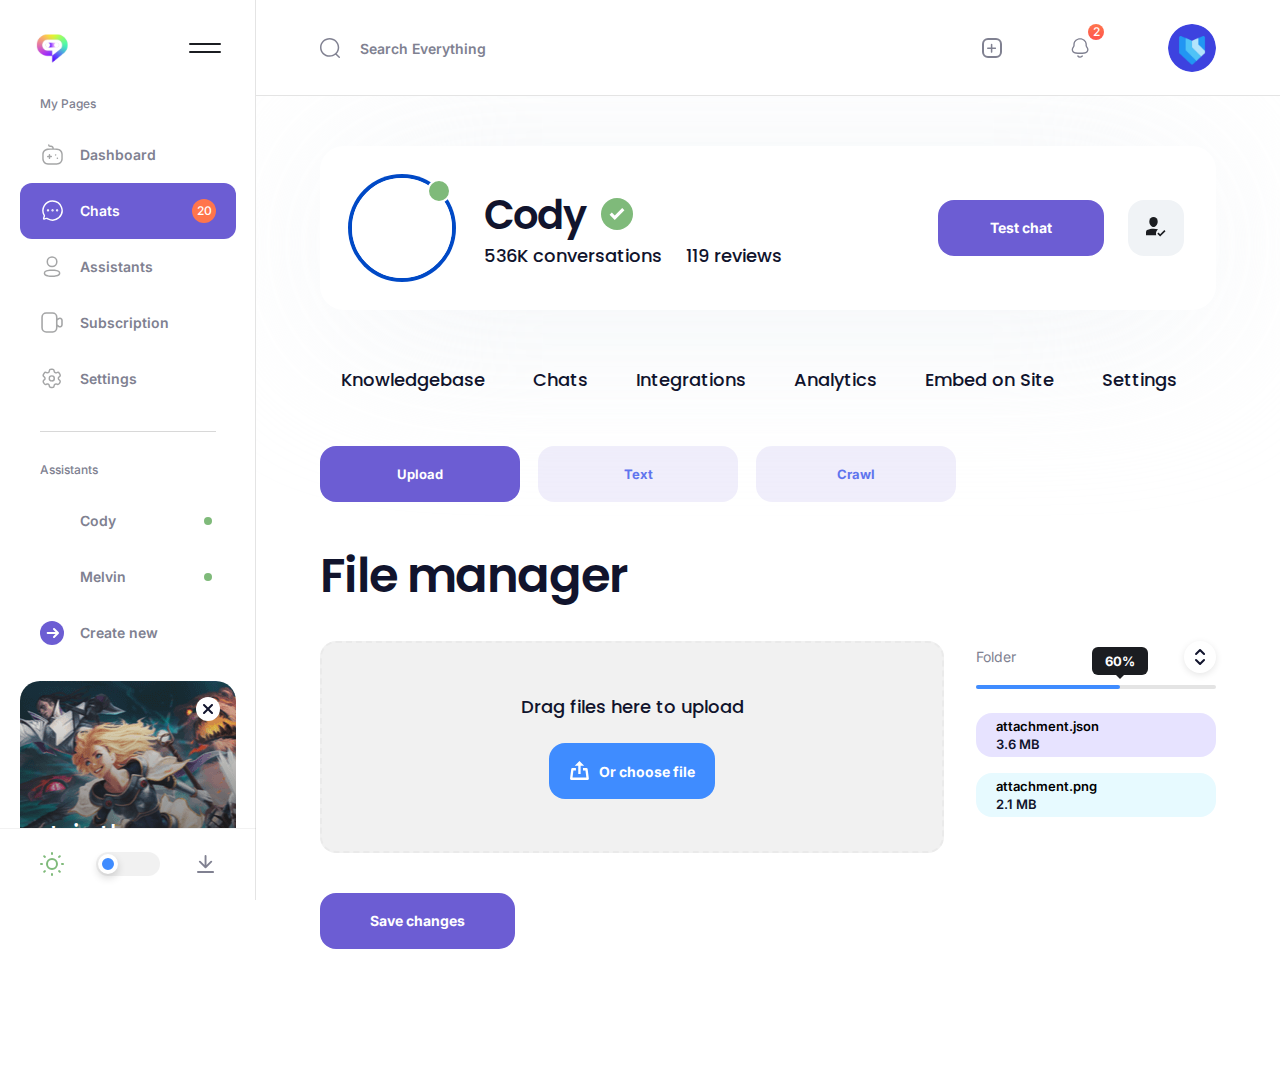
==== commit 0043b8fd: "Initial commit" ====
--- a/assistant-profile.html
+++ b/assistant-profile.html
@@ -317,111 +317,164 @@
           </div>
           
           <div class="catalog catalog_channel">
-              <div class="catalog__nav"><a class="catalog__link active" href="#">Knowledgebase</a><a class="catalog__link" href="#" style="opacity:0.2" >Chats</a><a class="catalog__link" style="opacity:0.2" href="#">Integrations </a><a class="catalog__link" href="#" style="opacity:0.2" >Analytics</a><a class="catalog__link" href="#">Embed on site</a><a class="catalog__link" href="#">Settings </a></div>
-              <div class="catalog">
-    <div class="catalog__tags">
-      <a class="catalog__tag" href="#" onclick="showSection('files')">Upload</a>
-      <a class="catalog__tag" href="#" onclick="showSection('text')">Text</a>
-      <a class="catalog__tag" href="#" onclick="showSection('crawler')">Crawl</a>
-    </div>
-    <div id="files-section" class="files-section">
-                <div class="page__title h2 __web-inspector-hide-shortcut__">File manager</div>
-                
-                <div class="upload__row">
-                  <div class="upload__col">
-                    <div class="upload__wrap"><input class="upload__input" type="file">
-                      <div class="upload__info h6">Drag files here to upload</div><button class="upload__btn btn btn_blue"><svg class="icon icon-upload">
-                          <use xlink:href="img/sprite.svg#icon-upload"></use>
-                        </svg><span class="btn__text">Or choose file</span></button>
-                    </div>
-                  </div>
-                  <div class="upload__col">
-                    <div class="upload__head">
+            <div class="catalog">
+    <div class="catalog__nav">
+        <a class="catalog__link" href="#" onclick="showSection('knowledgebase')">Knowledgebase</a>
+        <a class="catalog__link" href="#" onclick="showSection('chats')">Chats</a>
+        <a class="catalog__link" href="#" onclick="showSection('integrations')">Integrations</a>
+        <a class="catalog__link" href="#" onclick="showSection('analytics')">Analytics</a>
+        <a class="catalog__link" href="#" onclick="showSection('embed')">Embed on Site</a>
+        <a class="catalog__link" href="#" onclick="showSection('settings')">Settings</a>
+    </div>
+
+    <div id="knowledgebase-section" class="knowledgebase-section">
+        <div class="catalog">
+          <div id="secondary-tabs" class="catalog__tags">
+    <a class="catalog__tag" href="#" onclick="showKnowledgebaseSubsection('files')">Upload</a>
+    <a class="catalog__tag" href="#" onclick="showKnowledgebaseSubsection('text')">Text</a>
+    <a class="catalog__tag" href="#" onclick="showKnowledgebaseSubsection('crawler')">Crawl</a>
+</div>
+                <div id="files-section" class="files-section">
+                            <div class="page__title h2 __web-inspector-hide-shortcut__">File manager</div>
+                            
+                            <div class="upload__row">
+                              <div class="upload__col">
+                                <div class="upload__wrap"><input class="upload__input" type="file">
+                                  <div class="upload__info h6">Drag files here to upload</div><button class="upload__btn btn btn_blue"><svg class="icon icon-upload">
+                                      <use xlink:href="img/sprite.svg#icon-upload"></use>
+                                    </svg><span class="btn__text">Or choose file</span></button>
+                                </div>
+                              </div>
+                              <div class="upload__col">
+                                <div class="upload__head">
+                                  
+                                  <div class="upload__text mr-auto color-gray">Folder</div><a class="upload__link" href="#"><svg class="icon icon-arrows">
+                                      <use xlink:href="img/sprite.svg#icon-arrows"></use>
+                                    </svg></a>
+                                </div>
+                                
+                                <div class="upload__line">
+                                  <div class="upload__progress" style="width: 60%;">
+                                    <div class="upload__tooltip">60%</div>
+                                  </div>
+                                </div>
+                                
+                                <div class="files">
+                                  <div class="files__list"><a class="files__item purple" href="#">
+                                      <div class="files__details">
+                                        <div class="files__title caption">attachment.json </div>
+                                        <div class="files__size caption">3.6 MB</div>
+                                      </div>
+                                    </a><a class="files__item blue" href="#">
+                                      <div class="files__details">
+                                        <div class="files__title caption">attachment.png </div>
+                                        <div class="files__size caption">2.1 MB</div>
+                                      </div>
+                                    </a></div>
+                                </div>
+                              </div>
+                            </div>
+                            <button class="editor__btn btn btn_purple">Save changes</button>
+            
+                         </div>
+                         <div id="text-section" class="text-section" style="display: none;">
+                            <div class="page__title h2 __web-inspector-hide-shortcut__">Text editor</div>
+                            <div class="editor__wrap">
+                              <div class="editor__head">
+                                <div class="editor__control"><button class="editor__action"><svg class="icon icon-editor-smile">
+                                      <use xlink:href="img/sprite.svg#icon-editor-smile"></use>
+                                    </svg></button><button class="editor__action active"><svg class="icon icon-editor-bold">
+                                      <use xlink:href="img/sprite.svg#icon-editor-bold"></use>
+                                    </svg></button><button class="editor__action"><svg class="icon icon-editor-italic">
+                                      <use xlink:href="img/sprite.svg#icon-editor-italic"></use>
+                                    </svg></button><button class="editor__action"><svg class="icon icon-editor-pic">
+                                      <use xlink:href="img/sprite.svg#icon-editor-pic"></use>
+                                    </svg></button></div><button class="editor__add"></button>
+                              </div>
+                              <div class="editor__body">
+                                <div class="editor__field"><textarea class="editor__textarea" placeholder="text ..."></textarea></div>
+                              </div>
+                            </div>
+                            <button class="editor__btn btn btn_purple">Save changes</button>
+                          </div>
+            
+                          <div id="crawler-section" class="crawler-section" style="display: none;">
+                            <div class="page__title h2 __web-inspector-hide-shortcut__">Site crawler</div>
+                            <div class="popup__row">
+                        <div class="popup__field field">
+                          <div class="field__label">Enter domain</div>
+                          <div class="field__wrap"><input class="field__input" teype="text"></div>
+                        </div>
+                        <div class="popup__field field">
+                          <div class="field__label">Enter domain</div>
+                          <div class="field__wrap"><input class="field__input" type="text"></div>
+                        </div>
+                      </div>
+                            <button class="editor__btn btn btn_purple">Save changes</button>
+                          </div>
+                      </div>
                       
-                      <div class="upload__text mr-auto color-gray">Folder</div><a class="upload__link" href="#"><svg class="icon icon-arrows">
-                          <use xlink:href="img/sprite.svg#icon-arrows"></use>
-                        </svg></a>
-                    </div>
-                    
-                    <div class="upload__line">
-                      <div class="upload__progress" style="width: 60%;">
-                        <div class="upload__tooltip">60%</div>
-                      </div>
-                    </div>
-                    
-                    <div class="files">
-                      <div class="files__list"><a class="files__item purple" href="#">
-                          <div class="files__details">
-                            <div class="files__title caption">attachment.json </div>
-                            <div class="files__size caption">3.6 MB</div>
-                          </div>
-                        </a><a class="files__item blue" href="#">
-                          <div class="files__details">
-                            <div class="files__title caption">attachment.png </div>
-                            <div class="files__size caption">2.1 MB</div>
-                          </div>
-                        </a></div>
-                    </div>
-                  </div>
-                </div>
-                <button class="editor__btn btn btn_purple">Save changes</button>
-
-             </div>
-             <div id="text-section" class="text-section" style="display: none;">
-                <div class="page__title h2 __web-inspector-hide-shortcut__">Text editor</div>
-                <div class="editor__wrap">
-                  <div class="editor__head">
-                    <div class="editor__control"><button class="editor__action"><svg class="icon icon-editor-smile">
-                          <use xlink:href="img/sprite.svg#icon-editor-smile"></use>
-                        </svg></button><button class="editor__action active"><svg class="icon icon-editor-bold">
-                          <use xlink:href="img/sprite.svg#icon-editor-bold"></use>
-                        </svg></button><button class="editor__action"><svg class="icon icon-editor-italic">
-                          <use xlink:href="img/sprite.svg#icon-editor-italic"></use>
-                        </svg></button><button class="editor__action"><svg class="icon icon-editor-pic">
-                          <use xlink:href="img/sprite.svg#icon-editor-pic"></use>
-                        </svg></button></div><button class="editor__add"></button>
-                  </div>
-                  <div class="editor__body">
-                    <div class="editor__field"><textarea class="editor__textarea" placeholder="text ..."></textarea></div>
-                  </div>
-                </div>
-                <button class="editor__btn btn btn_purple">Save changes</button>
-              </div>
-
-              <div id="crawler-section" class="crawler-section" style="display: none;">
-                <div class="page__title h2 __web-inspector-hide-shortcut__">Site crawler</div>
-                <div class="popup__row">
-            <div class="popup__field field">
-              <div class="field__label">Enter domain</div>
-              <div class="field__wrap"><input class="field__input" type="text"></div>
-            </div>
-            <div class="popup__field field">
-              <div class="field__label">Enter domain</div>
-              <div class="field__wrap"><input class="field__input" type="text"></div>
-            </div>
-          </div>
-                <button class="editor__btn btn btn_purple">Save changes</button>
-              </div>
-          </div>
-          
-          
-          
-          </div>
-            
-          </div>
+    </div>
+    <div id="chats-section" class="chats-section" style="display: none;">
+        <!-- Content for Chats Section -->
+    </div>
+    <div id="integrations-section" class="integrations-section" style="display: none;">
+        <!-- Content for Integrations Section -->
+    </div>
+    <div id="analytics-section" class="analytics-section" style="display: none;">
+        <!-- Content for Analytics Section -->
+    </div>
+    <div id="embed-section" class="embed-section" style="display: none;">
+        <!-- Content for Embed on Site Section -->
+    </div>
+    <div id="settings-section" class="settings-section" style="display: none;">
+        <!-- Content for Settings Section -->
+    </div>
+</div>
 
 <script>
-// JavaScript to switch sections
 function showSection(section) {
-  // Hide all sections
-  document.getElementById('files-section').style.display = 'none';
-  document.getElementById('text-section').style.display = 'none';
-  document.getElementById('crawler-section').style.display = 'none';
-
-  // Show the selected section
-  document.getElementById(section + '-section').style.display = 'block';
+    // Hide all sections
+    document.getElementById('knowledgebase-section').style.display = 'none';
+    document.getElementById('chats-section').style.display = 'none';
+    document.getElementById('integrations-section').style.display = 'none';
+    document.getElementById('analytics-section').style.display = 'none';
+    document.getElementById('embed-section').style.display = 'none';
+    document.getElementById('settings-section').style.display = 'none';
+
+    // Handle secondary tabs visibility
+    const secondaryTabs = document.getElementById('secondary-tabs');
+    if (section === 'knowledgebase') {
+        secondaryTabs.style.display = 'block';
+        // Show default subsection for knowledgebase
+        showKnowledgebaseSubsection('files');
+    } else {
+        secondaryTabs.style.display = 'none';
+    }
+
+    // Show the selected section
+    document.getElementById(section + '-section').style.display = 'block';
 }
+
+function showKnowledgebaseSubsection(subsection) {
+    // Hide all subsections of knowledgebase
+    document.getElementById('files-section').style.display = 'none';
+    document.getElementById('text-section').style.display = 'none';
+    document.getElementById('crawler-section').style.display = 'none';
+
+    // Show the selected subsection
+    document.getElementById(subsection + '-section').style.display = 'block';
+}
+
+// Set initial state when page loads
+window.onload = function() {
+    showSection('knowledgebase'); // Or any other default section you want to show
+};
 </script>
+
+
+    
+
         </div>
        
         </div>
--- a/css/app.css
+++ b/css/app.css
@@ -13152,7 +13152,7 @@
     height: 440px;
 }
 #myPopup {
-    display: none;
+    display: none !important;
 }
 .mb-6.text-h4, .mb-1  {
   color: #292d32;
